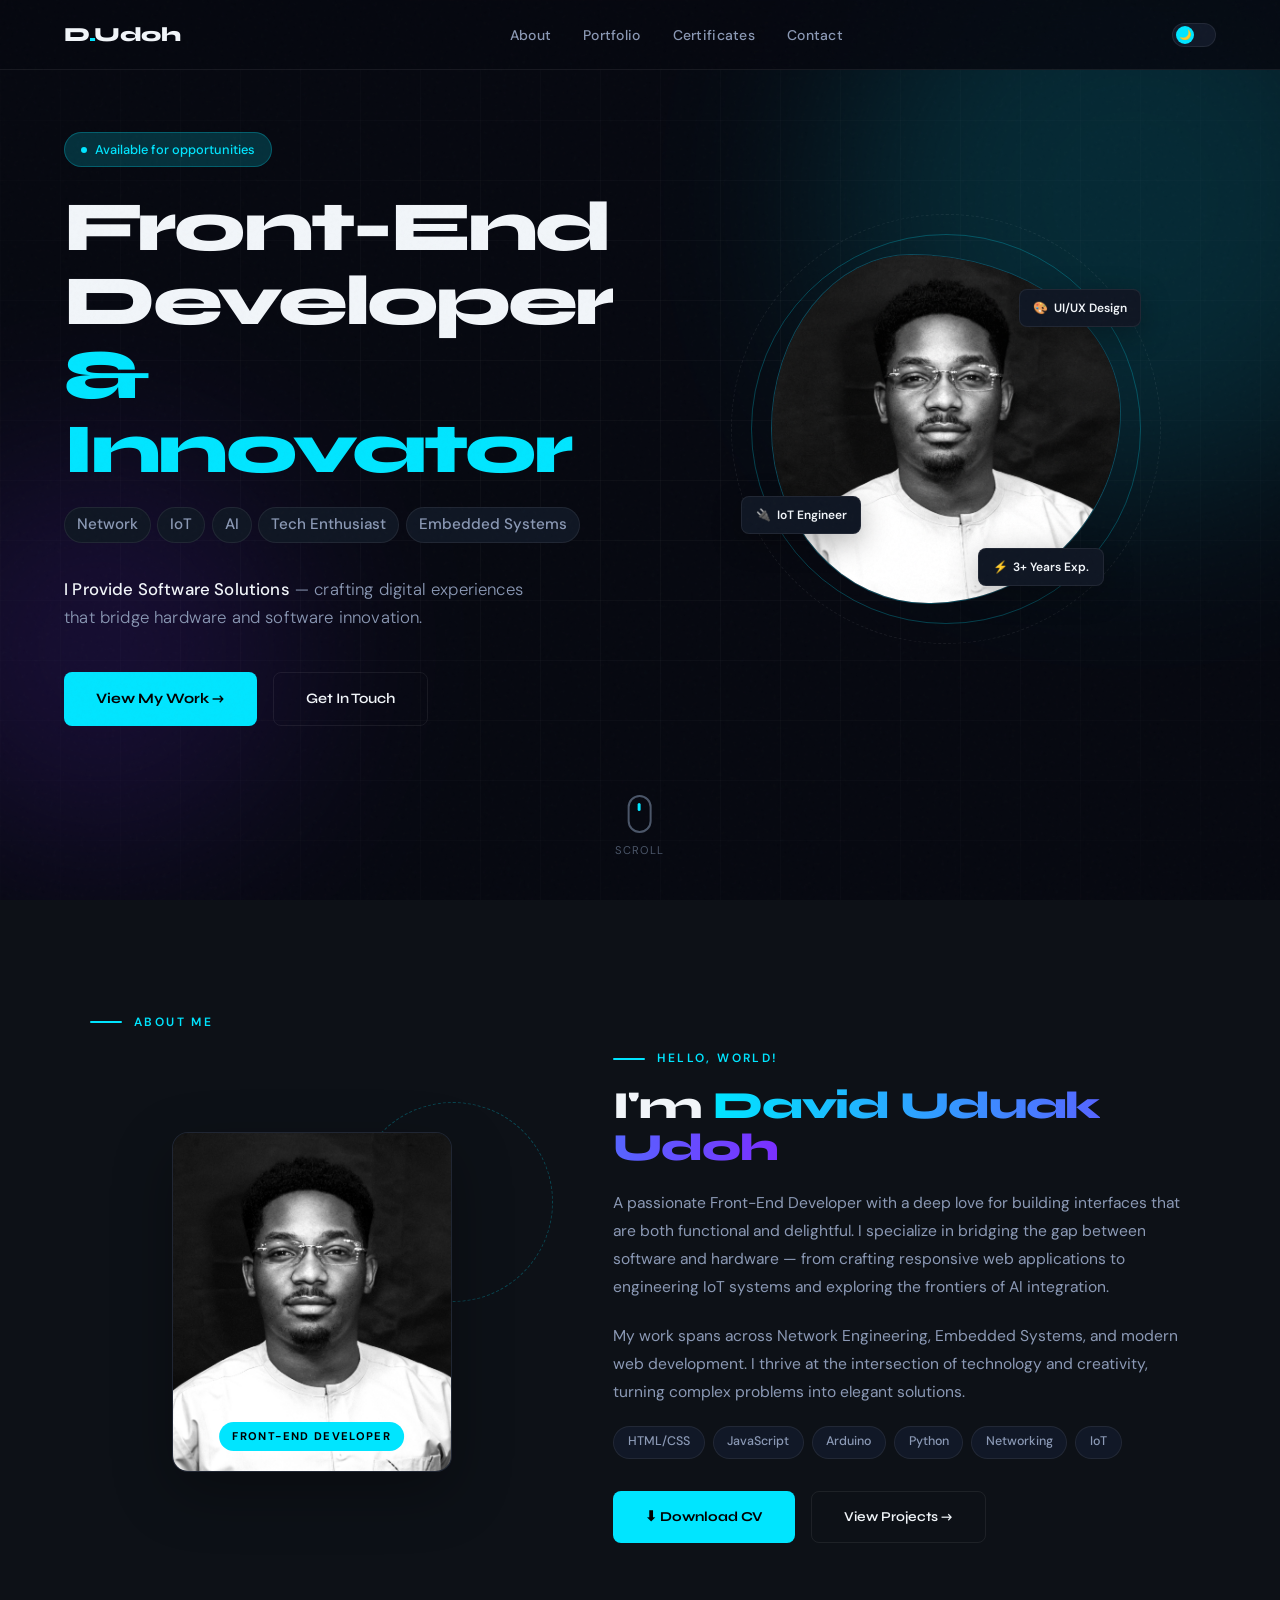
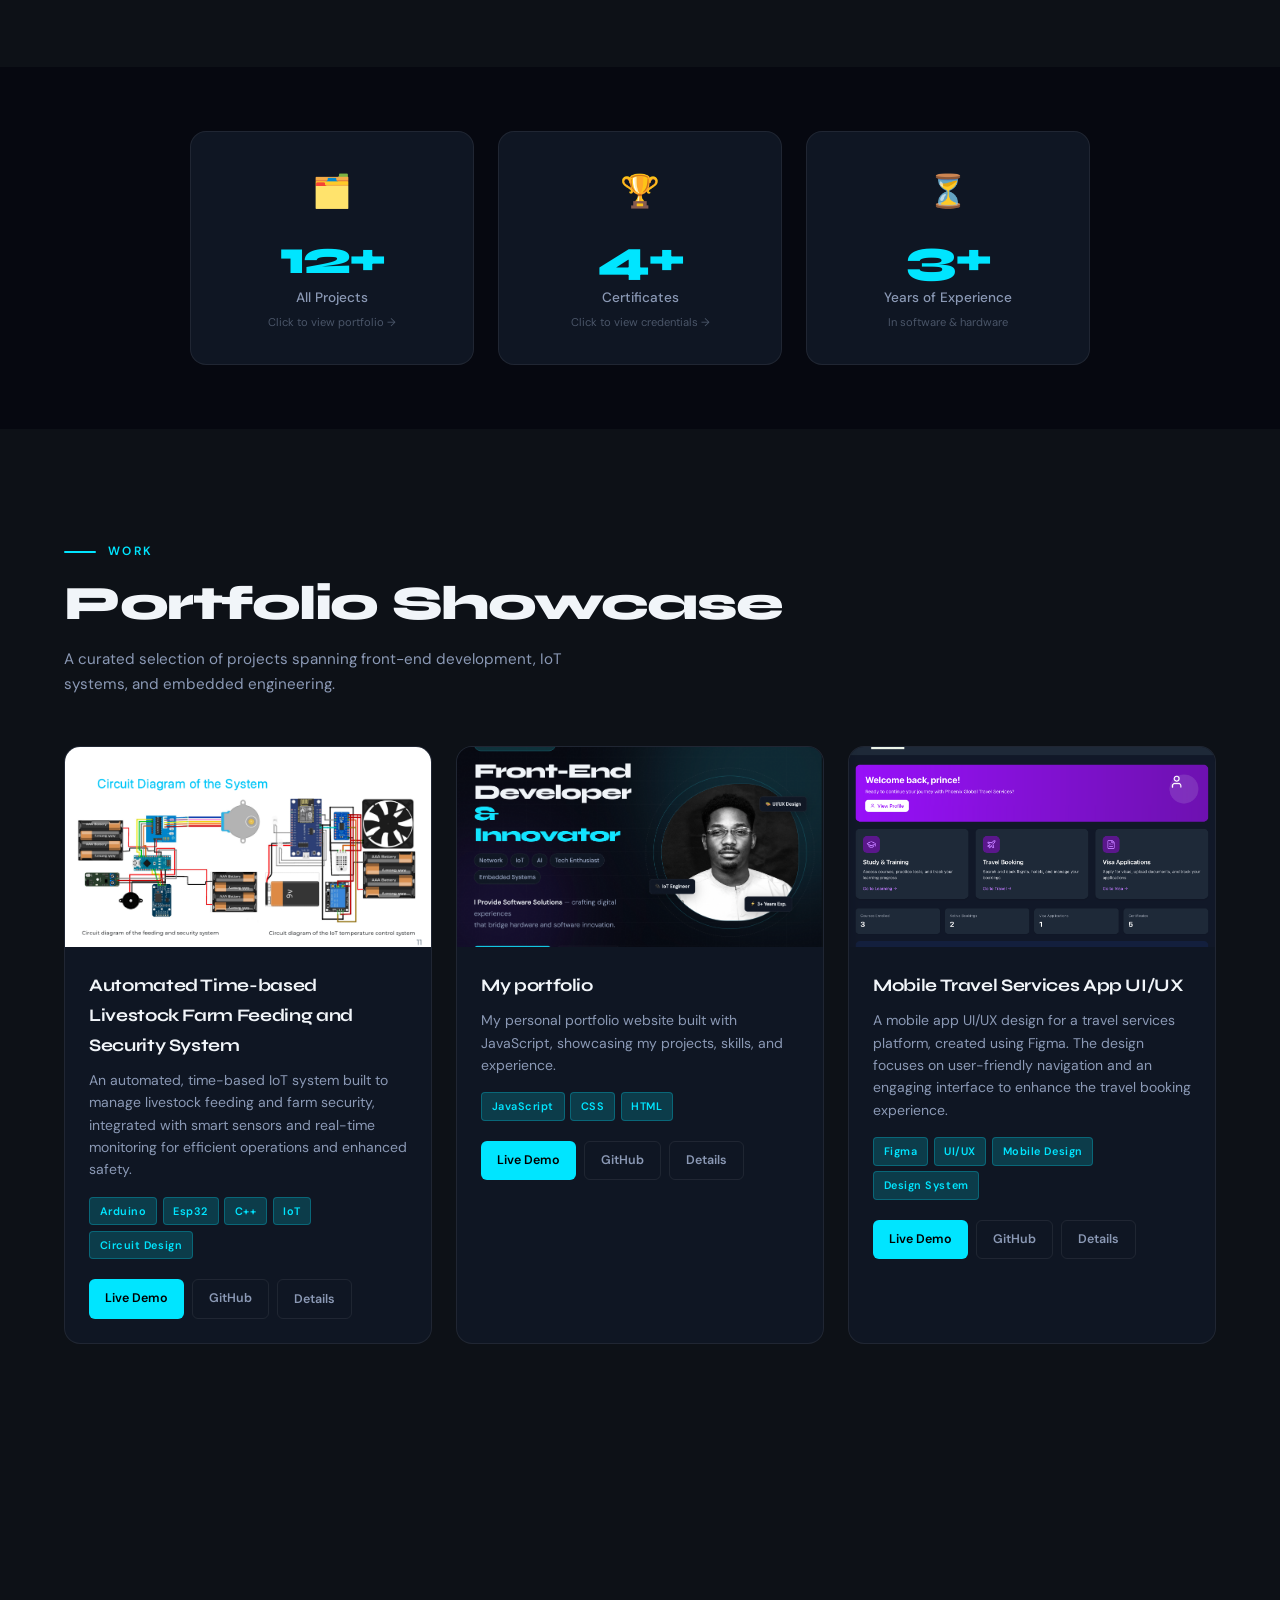
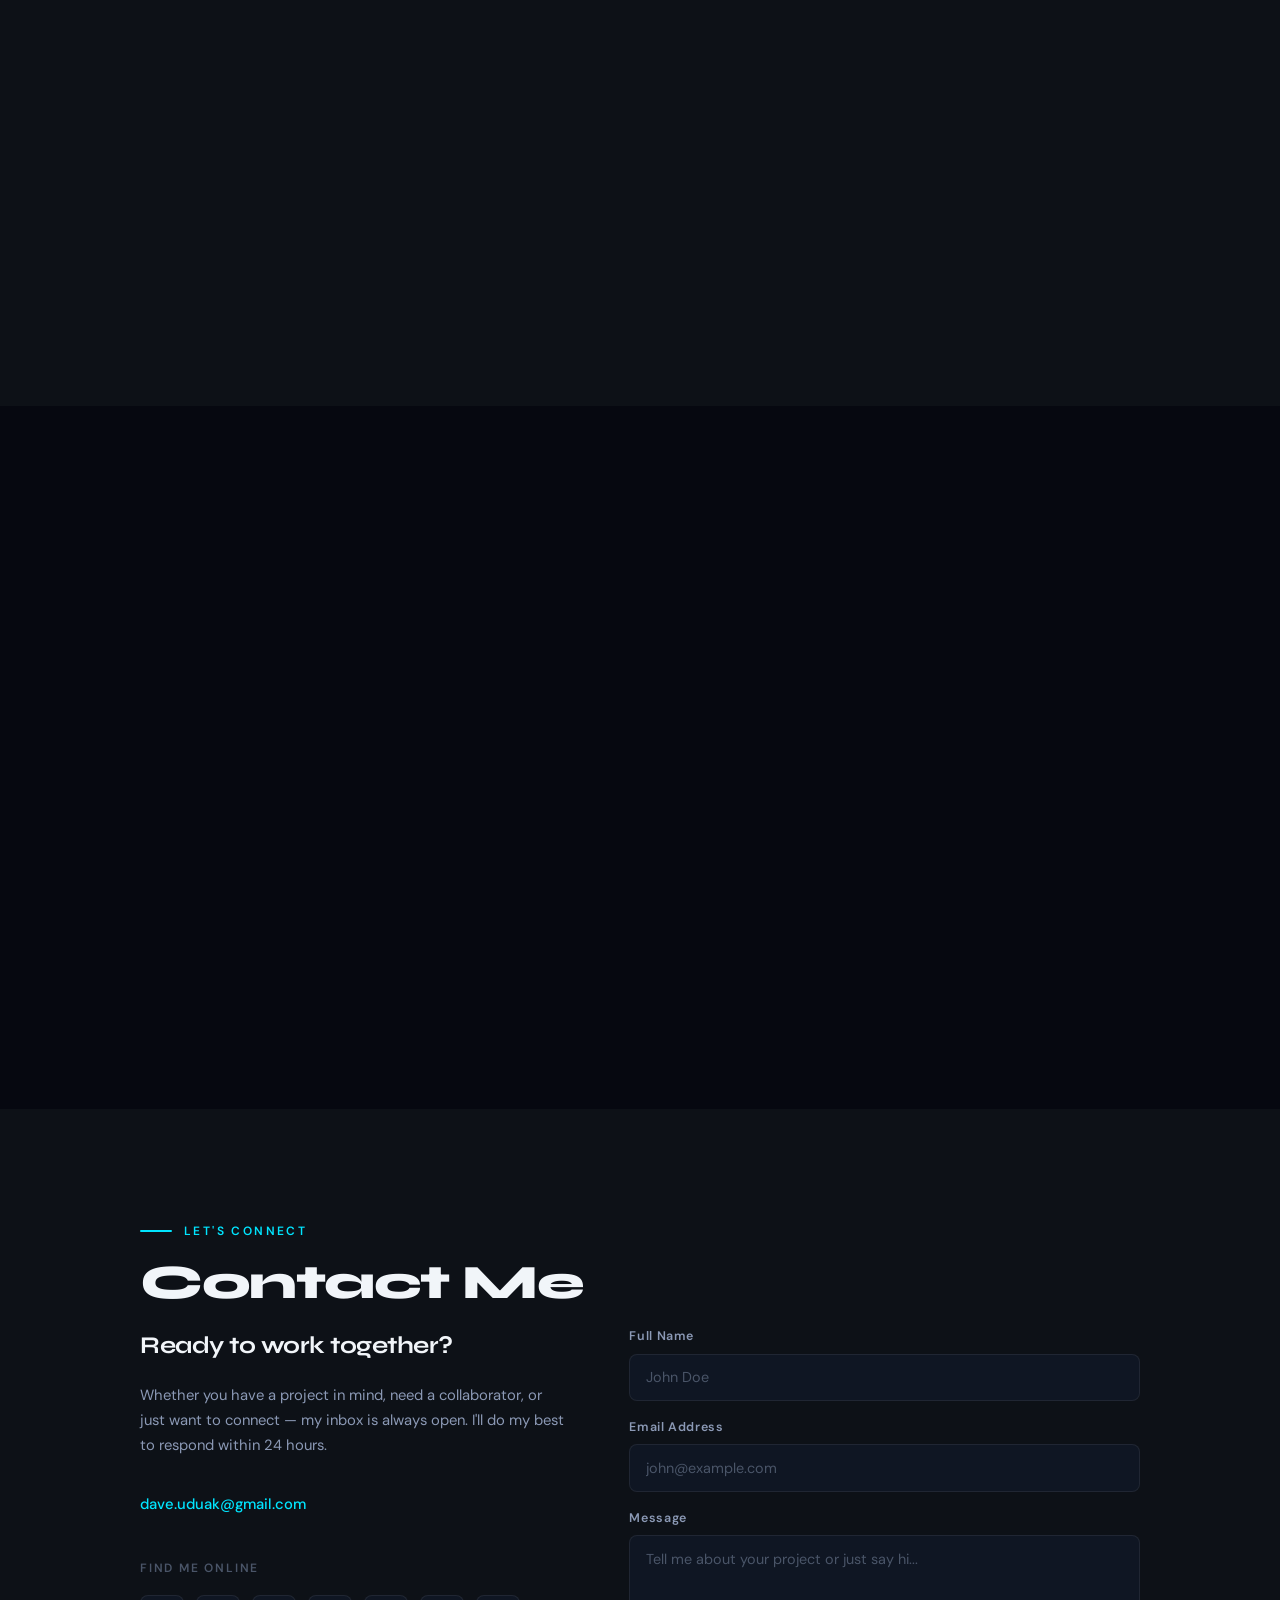
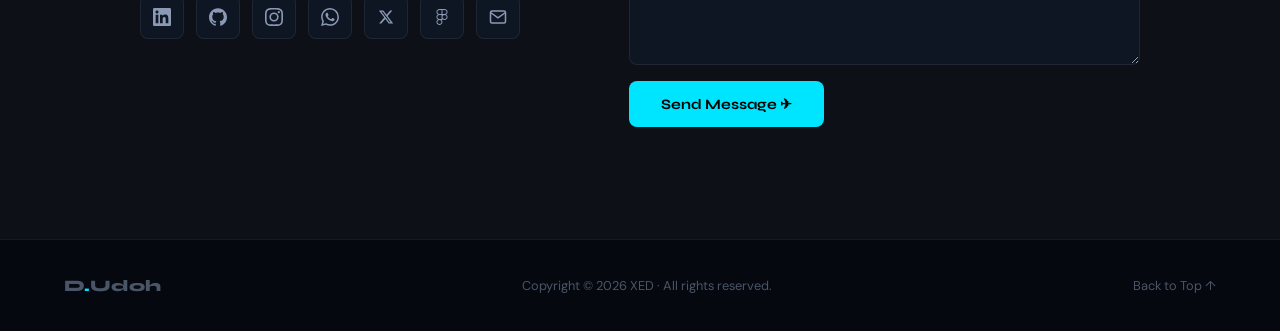
==== index.html @ ef5e5640 "Add files via upload" ====
<!DOCTYPE html>
<html lang="en" data-theme="dark">
<head>
  <meta charset="UTF-8">
  <meta name="viewport" content="width=device-width, initial-scale=1.0">
  <title>Udoh, David Uduak — Developer</title>

  <link rel="icon" type="image/svg+xml" href="data:image/svg+xml,<svg xmlns='http://www.w3.org/2000/svg' viewBox='0 0 64 64'><rect width='64' height='64' rx='14' fill='%23060810'/><text x='50%25' y='54%25' dominant-baseline='middle' text-anchor='middle' font-family='Syne,sans-serif' font-weight='700' font-size='42' fill='%2300E5FF'>D</text></svg>">

  <link rel="stylesheet" href="portfoliostyle.css">

  <link rel="preconnect" href="https://fonts.googleapis.com">
  <link rel="preconnect" href="https://fonts.gstatic.com" crossorigin>
  <link href="https://fonts.googleapis.com/css2?family=Syne:wght@400;600;700;800&family=DM+Sans:ital,opsz,wght@0,9..40,300;0,9..40,400;0,9..40,500;1,9..40,300&display=swap" rel="stylesheet">

</head>
<body>

  <nav id="navbar">
    <a href="#hero" class="nav-logo">D<span>.</span>Udoh</a>

    <ul class="nav-links">
      <li><a href="#about">About</a></li>
      <li><a href="#projects">Portfolio</a></li>
      <li><a href="#certificates">Certificates</a></li>
      <li><a href="#contact">Contact</a></li>
    </ul>

    <div class="nav-right">
      <button class="theme-toggle" id="themeToggle" aria-label="Toggle theme">
        <div class="theme-toggle-thumb" id="themeThumb">
          <span id="themeIcon">🌙</span>
        </div>
      </button>
      <button class="hamburger" id="hamburger" aria-label="Open menu">
        <span></span>
        <span></span>
        <span></span>
      </button>
    </div>
  </nav>

  <!-- Mobile Navigation -->
  <div class="mobile-nav" id="mobileNav">
    <a href="#about"        onclick="closeMobileNav()">About</a>
    <a href="#projects"     onclick="closeMobileNav()">Portfolio</a>
    <a href="#certificates" onclick="closeMobileNav()">Certificates</a>
    <a href="#contact"      onclick="closeMobileNav()">Contact</a>
  </div>



  <section id="hero">

    <!-- Background decorations -->
    <div class="hero-orb orb-1"></div>
    <div class="hero-orb orb-2"></div>
    <div class="hero-grid"></div>

    <div class="hero-inner">

      <!-- Left: Text Content -->
      <div class="hero-content">
        <div class="hero-badge">
          <div class="hero-badge-dot"></div>
          Available for opportunities
        </div>

        <h1 class="hero-title">
          <div class="hero-title-line"><span>Front-End</span></div>
          <div class="hero-title-line"><span>Developer</span></div>
          <div class="hero-title-line"><span>&amp; Innovator</span></div>
        </h1>

        <div class="hero-sub">
          <span class="sub-tag">Network</span>
          <span class="sub-tag">IoT</span>
          <span class="sub-tag">AI</span>
          <span class="sub-tag">Tech Enthusiast</span>
          <span class="sub-tag">Embedded Systems</span>
        </div>

        <p class="hero-tagline">
          <strong>I Provide Software Solutions</strong> — crafting digital experiences<br>
          that bridge hardware and software innovation.
        </p>

        <div class="hero-cta">
          <a href="#projects" class="btn-primary">View My Work →</a>
          <a href="#contact"  class="btn-outline">Get In Touch</a>
        </div>
      </div>

      <!-- Right: Avatar Visual -->
      <div class="hero-visual">
        <div class="hero-avatar-wrap">
          <div class="hero-ring"></div>
          <div class="hero-ring-2"></div>

          <div class="hero-avatar-frame" id="heroAvatarFrame">
                <img src="David_Pic.JPG" alt="David Uduak Udoh">
          
          </div>

          <div class="hero-float-badge badge-1"><span>🎨</span> UI/UX Design</div>
          <div class="hero-float-badge badge-2"><span>🔌</span> IoT Engineer</div>
          <div class="hero-float-badge badge-3"><span>⚡</span> 3+ Years Exp.</div>
        </div>
      </div>

    </div>

    <!-- Scroll Indicator -->
    <div class="scroll-indicator" onclick="document.getElementById('about').scrollIntoView({behavior:'smooth'})">
      <div class="scroll-mouse">
        <div class="scroll-wheel"></div>
      </div>
      <span>Scroll</span>
    </div>
  </section>


  <!-- ABOUT ME SECTION -->
  <section id="about">
    <div style="max-width:1100px; margin:0 auto;">

      <div class="section-label reveal">About Me</div>

      <div class="about-grid">

        <!-- Left: Photo Card -->
        <div class="about-photo-wrap reveal">
          <div class="about-deco-circle"></div>
          <div class="about-photo-card">
                <img src="David_Pic.JPG" alt="David Uduak Udoh">
            <!--
              Replace with actual photo:
            -->
            <div class="about-photo-placeholder">👨‍💻</div>
            <div class="about-photo-tag">Front-End Developer</div>
          </div>
        </div>

        <!-- Right: Bio Content -->
        <div class="about-content">
          <div class="section-label reveal">Hello, World!</div>

          <h2 class="about-name reveal">
            I'm <span class="about-name-highlight">David Uduak Udoh</span>
          </h2>

          <p class="about-bio reveal">
            A passionate Front-End Developer with a deep love for building interfaces that are both
            functional and delightful. I specialize in bridging the gap between software and hardware —
            from crafting responsive web applications to engineering IoT systems and exploring the
            frontiers of AI integration.
          </p>

          <p class="about-bio reveal">
            My work spans across Network Engineering, Embedded Systems, and modern web development.
            I thrive at the intersection of technology and creativity, turning complex problems into
            elegant solutions.
          </p>

          <div class="about-skills reveal">
           <!-- <span class="skill-chip">React.js</span> 
            <span class="skill-chip">TypeScript</span>
            <span class="skill-chip">Raspberry Pi</span> 
            <span class="skill-chip">Node.js</span>-->
            <span class="skill-chip">HTML/CSS</span>
            <span class="skill-chip">JavaScript</span>
            <span class="skill-chip">Arduino</span>
            <span class="skill-chip">Python</span>
            <span class="skill-chip">Networking</span>
            <span class="skill-chip">IoT</span>
          </div>

          <div class="about-cta reveal">
             <a href="DAVID_UDUAK_UDOH_Resume.pdf" target="_blank" download="DAVID_UDUAK_UDOH_Resume.pdf" class="btn-primary">⬇ Download CV</a>
            <a href="#projects" class="btn-outline">View Projects →</a>
          </div>

          <p style="font-size:0.72rem; color:var(--text-3); margin-top:0.75rem;" id="cv-status"></p>
        </div>

      </div>
    </div>
  </section>


  <!-- STATS / QUICK OVERVIEW -->
  <section id="stats">
    <div class="stats-grid">

      <div class="stat-card reveal reveal-delay-1"
           onclick="document.getElementById('projects').scrollIntoView({behavior:'smooth'})">
        <div class="stat-icon">🗂️</div>
        <div class="stat-count" data-target="12" data-suffix="+">0</div>
        <div class="stat-label">All Projects</div>
        <div class="stat-sublabel">Click to view portfolio →</div>
      </div>

      <div class="stat-card reveal reveal-delay-2"
           onclick="document.getElementById('certificates').scrollIntoView({behavior:'smooth'})">
        <div class="stat-icon">🏆</div>
        <div class="stat-count" data-target="4" data-suffix="+">0</div>
        <div class="stat-label">Certificates</div>
        <div class="stat-sublabel">Click to view credentials →</div>
      </div>

      <div class="stat-card reveal reveal-delay-3">
        <div class="stat-icon">⏳</div>
        <div class="stat-count" data-target="3" data-suffix="+">0</div>
        <div class="stat-label">Years of Experience</div>
        <div class="stat-sublabel">In software &amp; hardware</div>
      </div>

    </div>
  </section>


  <!-- PORTFOLIO SHOWCASE SECTION -->
  <section id="projects">
    <div style="max-width:1200px; margin:0 auto;">

      <div class="section-label reveal">Work</div>
      <h2 class="section-title reveal">Portfolio Showcase</h2>
      <p class="reveal" style="color:var(--text-2); font-size:0.95rem; max-width:550px; margin-bottom:3rem;">
        A curated selection of projects spanning front-end development, IoT systems, and embedded engineering.
      </p>

      <div class="projects-grid" id="projectsGrid">

        <!-- Project 1 -->
        <div class="project-card reveal">
          <div class="project-img">
            <img src="farmfeeder.png" alt="Livestock Farm Feeding System">
            <div class="project-overlay">
              <a href="#" class="btn-sm btn-sm-primary" target="_blank">↗ Demo</a>
              <a href="#" class="btn-sm btn-sm-ghost"   target="_blank">⌥ Code</a>
            </div>
          </div>
          <div class="project-body">
            <div class="project-title">Automated  Time-based Livestock Farm Feeding and Security System</div>
            <p class="project-desc">
              An automated, time-based IoT system built to manage livestock feeding and farm security, integrated with smart sensors and real-time monitoring for efficient operations and enhanced safety.
            </p>
            <div class="project-tags">
              <span class="project-tag">Arduino</span>
              <span class="project-tag">Esp32</span>
              <span class="project-tag">C++</span>
              <span class="project-tag">IoT</span>
              <span class="project-tag">Circuit Design</span>
            </div>
            <div class="project-actions">
              <a href="#" class="btn-sm btn-sm-primary" target="_blank">Live Demo</a>
              <a href="#" class="btn-sm btn-sm-ghost"   target="_blank">GitHub</a>
              <button class="btn-sm btn-sm-ghost">Details</button>
            </div>
          </div>
        </div>

        <!-- Project 2 -->
        <div class="project-card reveal reveal-delay-1">
          <div class="project-img" style="background:linear-gradient(135deg,#0d1b2a,#1a3a5c)">
            <img src="myportfolio.png" alt="My portfolio">
            <div class="project-overlay">
              <a href="#" class="btn-sm btn-sm-primary" target="_blank">↗ Demo</a>
              <a href="#" class="btn-sm btn-sm-ghost"   target="_blank">⌥ Code</a>
            </div>
          </div>
          <div class="project-body">
            <div class="project-title">My portfolio</div>
            <p class="project-desc">
              My personal portfolio website built with JavaScript, showcasing my projects, skills, and experience.
            </p>
            <div class="project-tags">
              <span class="project-tag">JavaScript</span> 
              <span class="project-tag">CSS</span>
              <span class="project-tag">HTML</span>
            <!--<span class="project-tag">D3.js</span>-->
            </div>
            <div class="project-actions">
              <a href="#" class="btn-sm btn-sm-primary" target="_blank">Live Demo</a>
              <a href="https://github.com/XavierEDe/Portfolio.git" class="btn-sm btn-sm-ghost"   target="_blank">GitHub</a>
              <button class="btn-sm btn-sm-ghost" onclick="window.open('https://portfolio-roan-three-35.vercel.app/', '_blank')">Details</button>
            </div>
          </div>
        </div>

        <!-- Project 3 -->
        <div class="project-card reveal reveal-delay-2">
          <div class="project-img" style="background:linear-gradient(135deg,#1a0a2e,#2d1060)">
            <img src="phoenixapp1.png" alt="Phoenix Travel App">
            <div class="project-overlay">
              <a href="#" class="btn-sm btn-sm-primary" target="_blank">↗ Demo</a>
              <a href="#" class="btn-sm btn-sm-ghost"   target="_blank">⌥ Code</a>
            </div>
          </div>
          <div class="project-body">
            <div class="project-title">Mobile Travel Services App UI/UX</div>
            <p class="project-desc">
              A mobile app UI/UX design for a travel services platform, created using Figma. The design focuses on user-friendly navigation and an engaging interface to enhance the travel booking experience.
            </p>
            <div class="project-tags">
              <span class="project-tag">Figma</span>
              <span class="project-tag">UI/UX</span>
              <span class="project-tag">Mobile Design</span>
              <span class="project-tag">Design System</span>
            </div>
            <div class="project-actions">
              <a href="#" class="btn-sm btn-sm-primary" target="_blank">Live Demo</a>
              <a href="#" class="btn-sm btn-sm-ghost"   target="_blank">GitHub</a>
              <button class="btn-sm btn-sm-ghost">Details</button>
            </div>
          </div>
        </div>

        <!-- Project 4 -->
        <div class="project-card reveal reveal-delay-3">
          <div class="project-img" style="background:linear-gradient(135deg,#0a1a0f,#0d3320)">
            <img src="agrochain.png" alt="AgroChain">
            <div class="project-overlay">
              <a href="#" class="btn-sm btn-sm-primary" target="_blank">↗ Demo</a>
              <a href="#" class="btn-sm btn-sm-ghost"   target="_blank">⌥ Code</a>
            </div>
          </div>
          <div class="project-body">
            <div class="project-title">AgroChain</div>
            <p class="project-desc">
              A blockchain-based supply chain management system for agriculture, designed to enhance transparency and traceability from farm to table. The project includes a Figma prototype of the user interface for tracking produce and verifying authenticity.
            </p>
            <div class="project-tags">
              <span class="project-tag">Figma</span>
              <span class="project-tag">Blockchain</span>
              <span class="project-tag">Sui</span>
            </div>
            <div class="project-actions">
              <a href="#" class="btn-sm btn-sm-primary" target="_blank">Live Demo</a>
              <a href="#" class="btn-sm btn-sm-ghost"   target="_blank">GitHub</a>
              <button class="btn-sm btn-sm-ghost">Details</button>
            </div>
          </div>
        </div>

        <!-- Project 5 
        <div class="project-card reveal reveal-delay-1">
          <div class="project-img" style="background:linear-gradient(135deg,#1a100a,#3a2010)">
            <div class="project-img-placeholder">🛒</div>
            <div class="project-overlay">
              <a href="#" class="btn-sm btn-sm-primary" target="_blank">↗ Demo</a>
              <a href="#" class="btn-sm btn-sm-ghost"   target="_blank">⌥ Code</a>
            </div>
          </div>
          <div class="project-body">
            <div class="project-title">E-Commerce Platform</div>
            <p class="project-desc">
              A fully-featured e-commerce web app with product listings, cart, payments via Paystack,
              and admin dashboard with analytics.
            </p>
            <div class="project-tags">
              <span class="project-tag">Next.js</span>
              <span class="project-tag">TypeScript</span>
              <span class="project-tag">Tailwind</span>
              <span class="project-tag">Paystack</span>
            </div>
            <div class="project-actions">
              <a href="#" class="btn-sm btn-sm-primary" target="_blank">Live Demo</a>
              <a href="#" class="btn-sm btn-sm-ghost"   target="_blank">GitHub</a>
              <button class="btn-sm btn-sm-ghost">Details</button>
            </div>
          </div>
        </div> -->

        <!-- Project 6 
        <div class="project-card reveal reveal-delay-2">
          <div class="project-img" style="background:linear-gradient(135deg,#0a1520,#102840)">
            <div class="project-img-placeholder">🔐</div>
            <div class="project-overlay">
              <a href="#" class="btn-sm btn-sm-primary" target="_blank">↗ Demo</a>
              <a href="#" class="btn-sm btn-sm-ghost"   target="_blank">⌥ Code</a>
            </div>
          </div>
          <div class="project-body">
            <div class="project-title">RFID Access Control System</div>
            <p class="project-desc">
              Embedded access control system using RFID readers, Arduino microcontrollers, and
              a web dashboard for management and logging.
            </p>
            <div class="project-tags">
              <span class="project-tag">Arduino</span>
              <span class="project-tag">RFID</span>
              <span class="project-tag">React</span>
              <span class="project-tag">Firebase</span>
            </div>
            <div class="project-actions">
              <a href="#" class="btn-sm btn-sm-primary" target="_blank">Live Demo</a>
              <a href="#" class="btn-sm btn-sm-ghost"   target="_blank">GitHub</a>
              <button class="btn-sm btn-sm-ghost">Details</button>
            </div>
          </div>
        </div> -->

      </div>
    </div>
  </section>


  <!-- CERTIFICATES SECTION -->
  <section id="certificates">
    <div style="max-width:1100px; margin:0 auto;">

      <div class="section-label reveal">Credentials</div>
      <h2 class="section-title reveal">Certificates</h2>
      <p class="reveal" style="color:var(--text-2); font-size:0.95rem; max-width:550px; margin-bottom:3rem;">
        Professional certifications that validate my expertise across multiple technology domains.
      </p>

      <div class="certs-grid">

        <!-- Certificate 1 -->
        <div class="cert-card reveal"> 
          <div class="cert-badge" style="background:linear-gradient(135deg,#0a2040,#003380)">
            <div class="cert-badge-ribbon">CISCO</div>
            <img src="cisco.png" alt="Cisco Badge" class="cert-badge-img">
          </div>
          <div class="cert-info">
            <div class="cert-title">CyberOps Associate</div>
            <div class="cert-org">Cisco Networking Academy</div>
            <div class="cert-year">2024</div>
          </div>
        </div>

        <!-- Certificate 2 
        <div class="cert-card reveal reveal-delay-1">
          <div class="cert-badge" style="background:linear-gradient(135deg,#2d0a3a,#5a0f7a)">
            <span>☁️</span>
            <div class="cert-badge-ribbon">AWS</div>
          </div>
          <div class="cert-info">
            <div class="cert-title">AWS Cloud Practitioner</div>
            <div class="cert-org">Amazon Web Services</div>
            <div class="cert-year">2023</div>
          </div>
        </div> -->

        <!-- Certificate 2 -->
        <div class="cert-card reveal reveal-delay-2">
          <div class="cert-badge" style="background:linear-gradient(135deg,#1a0a00,#3a2000)">
            <img src="virtual-assistant-certificate.jpeg" alt="Alx Africa" class="cert-badge-img">
            <div class="cert-badge-ribbon">Alx </div>
          </div>
          <div class="cert-info">
            <div class="cert-title">Alx Virtual Assistant</div>
            <div class="cert-org">Alx Africa</div>
            <div class="cert-year">2025</div>
          </div>
        </div>

        <!-- Certificate 4
        <div class="cert-card reveal reveal-delay-3">
          <div class="cert-badge" style="background:linear-gradient(135deg,#0a1a00,#1a3a00)">
            <span>💻</span>
            <div class="cert-badge-ribbon">FREECODECAMP</div>
          </div>
          <div class="cert-info">
            <div class="cert-title">Responsive Web Design</div>
            <div class="cert-org">freeCodeCamp</div>
            <div class="cert-year">2022</div>
          </div>
        </div> -->

        <!-- Certificate 5 
        <div class="cert-card reveal reveal-delay-1">
          <div class="cert-badge" style="background:linear-gradient(135deg,#001a1a,#003a3a)">
            <span>🔌</span>
            <div class="cert-badge-ribbon">COURSERA</div>
          </div>
          <div class="cert-info">
            <div class="cert-title">IoT and Embedded Systems</div>
            <div class="cert-org">University of California (Coursera)</div>
            <div class="cert-year">2023</div>
          </div>
        </div> -->

        <!-- Certificate 6
        <div class="cert-card reveal reveal-delay-2">
          <div class="cert-badge" style="background:linear-gradient(135deg,#1a001a,#3a003a)">
            <span>⚛️</span>
            <div class="cert-badge-ribbon">META</div>
          </div>
          <div class="cert-info">
            <div class="cert-title">React Front-End Developer</div>
            <div class="cert-org">Meta (Coursera)</div>
            <div class="cert-year">2024</div>
          </div>
        </div> -->

      </div>
    </div>
  </section>


  <!-- CONTACT ME -->
  <section id="contact">
    <div style="max-width:1000px; margin:0 auto;">

      <div class="section-label reveal">Let's Connect</div>
      <h2 class="section-title reveal">Contact Me</h2>

      <div class="contact-wrap">

        <!-- Left: Info + Social Links -->
        <div class="reveal">
          <h3 class="contact-info-title">Ready to work together?</h3>
          <p class="contact-desc">
            Whether you have a project in mind, need a collaborator, or just want to connect —
            my inbox is always open. I'll do my best to respond within 24 hours.
          </p>

          <a href="mailto:davidudoh@email.com" class="contact-email-link">
            dave.uduak@gmail.com
          </a>

          <div class="social-title">Find me online</div>
          <div class="social-icons">

            <!-- LinkedIn -->
            <a href="https://linkedin.com/in/david-uduak01" target="_blank" class="social-icon" title="LinkedIn">
              <svg width="18" height="18" viewBox="0 0 24 24" fill="currentColor">
                <path d="M20.447 20.452h-3.554v-5.569c0-1.328-.027-3.037-1.852-3.037-1.853 0-2.136 1.445-2.136 2.939v5.667H9.351V9h3.414v1.561h.046c.477-.9 1.637-1.85 3.37-1.85 3.601 0 4.267 2.37 4.267 5.455v6.286zM5.337 7.433c-1.144 0-2.063-.926-2.063-2.065 0-1.138.92-2.063 2.063-2.063 1.14 0 2.064.925 2.064 2.063 0 1.139-.925 2.065-2.064 2.065zm1.782 13.019H3.555V9h3.564v11.452zM22.225 0H1.771C.792 0 0 .774 0 1.729v20.542C0 23.227.792 24 1.771 24h20.451C23.2 24 24 23.227 24 22.271V1.729C24 .774 23.2 0 22.222 0h.003z"/>
              </svg>
            </a>

            <!-- GitHub -->
            <a href="https://github.com/daviduduak" target="_blank" class="social-icon" title="GitHub">
              <svg width="18" height="18" viewBox="0 0 24 24" fill="currentColor">
                <path d="M12 .297c-6.63 0-12 5.373-12 12 0 5.303 3.438 9.8 8.205 11.385.6.113.82-.258.82-.577 0-.285-.01-1.04-.015-2.04-3.338.724-4.042-1.61-4.042-1.61C4.422 18.07 3.633 17.7 3.633 17.7c-1.087-.744.084-.729.084-.729 1.205.084 1.838 1.236 1.838 1.236 1.07 1.835 2.809 1.305 3.495.998.108-.776.417-1.305.76-1.605-2.665-.3-5.466-1.332-5.466-5.93 0-1.31.465-2.38 1.235-3.22-.135-.303-.54-1.523.105-3.176 0 0 1.005-.322 3.3 1.23.96-.267 1.98-.399 3-.405 1.02.006 2.04.138 3 .405 2.28-1.552 3.285-1.23 3.285-1.23.645 1.653.24 2.873.12 3.176.765.84 1.23 1.91 1.23 3.22 0 4.61-2.805 5.625-5.475 5.92.42.36.81 1.096.81 2.22 0 1.606-.015 2.896-.015 3.286 0 .315.21.69.825.57C20.565 22.092 24 17.592 24 12.297c0-6.627-5.373-12-12-12"/>
              </svg>
            </a>

            <!-- Instagram -->
            <a href="https://instagram.com/xavier.ed_" target="_blank" class="social-icon" title="Instagram">
              <svg width="18" height="18" viewBox="0 0 24 24" fill="currentColor">
                <path d="M12 2.163c3.204 0 3.584.012 4.85.07 3.252.148 4.771 1.691 4.919 4.919.058 1.265.069 1.645.069 4.849 0 3.205-.012 3.584-.069 4.849-.149 3.225-1.664 4.771-4.919 4.919-1.266.058-1.644.07-4.85.07-3.204 0-3.584-.012-4.849-.07-3.26-.149-4.771-1.699-4.919-4.92-.058-1.265-.07-1.644-.07-4.849 0-3.204.013-3.583.07-4.849.149-3.227 1.664-4.771 4.919-4.919 1.266-.057 1.645-.069 4.849-.069zM12 0C8.741 0 8.333.014 7.053.072 2.695.272.273 2.69.073 7.052.014 8.333 0 8.741 0 12c0 3.259.014 3.668.072 4.948.2 4.358 2.618 6.78 6.98 6.98C8.333 23.986 8.741 24 12 24c3.259 0 3.668-.014 4.948-.072 4.354-.2 6.782-2.618 6.979-6.98.059-1.28.073-1.689.073-4.948 0-3.259-.014-3.667-.072-4.947-.196-4.354-2.617-6.78-6.979-6.98C15.668.014 15.259 0 12 0zm0 5.838a6.162 6.162 0 100 12.324 6.162 6.162 0 000-12.324zM12 16a4 4 0 110-8 4 4 0 010 8zm6.406-11.845a1.44 1.44 0 100 2.881 1.44 1.44 0 000-2.881z"/>
              </svg>
            </a>

            <!-- WhatsApp -->
            <a href="https://wa.me/2348074657635" target="_blank" class="social-icon" title="WhatsApp">
              <svg width="18" height="18" viewBox="0 0 24 24" fill="currentColor">
                <path d="M17.472 14.382c-.297-.149-1.758-.867-2.03-.967-.273-.099-.471-.148-.67.15-.197.297-.767.966-.94 1.164-.173.199-.347.223-.644.075-.297-.15-1.255-.463-2.39-1.475-.883-.788-1.48-1.761-1.653-2.059-.173-.297-.018-.458.13-.606.134-.133.298-.347.446-.52.149-.174.198-.298.298-.497.099-.198.05-.371-.025-.52-.075-.149-.669-1.612-.916-2.207-.242-.579-.487-.5-.669-.51-.173-.008-.371-.01-.57-.01-.198 0-.52.074-.792.372-.272.297-1.04 1.016-1.04 2.479 0 1.462 1.065 2.875 1.213 3.074.149.198 2.096 3.2 5.077 4.487.709.306 1.262.489 1.694.625.712.227 1.36.195 1.871.118.571-.085 1.758-.719 2.006-1.413.248-.694.248-1.289.173-1.413-.074-.124-.272-.198-.57-.347m-5.421 7.403h-.004a9.87 9.87 0 01-5.031-1.378l-.361-.214-3.741.982.998-3.648-.235-.374a9.86 9.86 0 01-1.51-5.26c.001-5.45 4.436-9.884 9.888-9.884 2.64 0 5.122 1.03 6.988 2.898a9.825 9.825 0 012.893 6.994c-.003 5.45-4.437 9.884-9.885 9.884m8.413-18.297A11.815 11.815 0 0012.05 0C5.495 0 .16 5.335.157 11.892c0 2.096.547 4.142 1.588 5.945L.057 24l6.305-1.654a11.882 11.882 0 005.683 1.448h.005c6.554 0 11.89-5.335 11.893-11.893a11.821 11.821 0 00-3.48-8.413z"/>
              </svg>
            </a>

            <!-- Twitter / X -->
            <a href="https://twitter.com/XavierED_1" target="_blank" class="social-icon" title="Twitter (X)">
              <svg width="16" height="16" viewBox="0 0 24 24" fill="currentColor">
                <path d="M18.244 2.25h3.308l-7.227 8.26 8.502 11.24H16.17l-5.214-6.817L4.99 21.75H1.68l7.73-8.835L1.254 2.25H8.08l4.713 6.231zm-1.161 17.52h1.833L7.084 4.126H5.117z"/>
              </svg>
            </a>

            <!-- Figma -->
            <a href="https://figma.com/@xaviered" target="_blank" class="social-icon" title="Figma">
              <svg width="16" height="16" viewBox="0 0 24 24" fill="currentColor">
                <path d="M15.852 8.981h-4.588V0h4.588c2.476 0 4.49 2.014 4.49 4.49s-2.014 4.491-4.49 4.491zM12.735 7.51h3.117c1.665 0 3.019-1.355 3.019-3.019s-1.355-3.019-3.019-3.019h-3.117V7.51zm0 1.471H8.148c-2.476 0-4.49-2.014-4.49-4.49S5.672 0 8.148 0h4.588v8.981zm-4.587-7.51c-1.665 0-3.019 1.355-3.019 3.019s1.354 3.02 3.019 3.02h3.117V1.471H8.148zm4.587 15.019H8.148c-2.476 0-4.49-2.014-4.49-4.49s2.014-4.49 4.49-4.49h4.588v8.98zM8.148 8.981c-1.665 0-3.019 1.355-3.019 3.019s1.355 3.019 3.019 3.019h3.117V8.981H8.148zM8.172 24c-2.489 0-4.515-2.014-4.515-4.49s2.026-4.49 4.515-4.49c2.49 0 4.515 2.014 4.515 4.49S10.661 24 8.172 24zm0-7.509c-1.665 0-3.019 1.355-3.019 3.019s1.355 3.019 3.019 3.019 3.019-1.355 3.019-3.019-1.354-3.019-3.019-3.019zm7.703 0h-.098c-2.476 0-4.49-2.014-4.49-4.49s2.014-4.49 4.49-4.49h.098c2.476 0 4.49 2.014 4.49 4.49s-2.014 4.49-4.49 4.49zm-.097-7.509c-1.665 0-3.019 1.355-3.019 3.019s1.355 3.019 3.019 3.019h.098c1.665 0 3.019-1.355 3.019-3.019s-1.355-3.019-3.019-3.019h-.098z"/>
              </svg>
            </a>

            <!-- Email -->
            <a href="mailto:dave.uduak@gmail.com" class="social-icon" title="Email">
              <svg width="18" height="18" viewBox="0 0 24 24" fill="none" stroke="currentColor" stroke-width="2">
                <path d="M4 4h16c1.1 0 2 .9 2 2v12c0 1.1-.9 2-2 2H4c-1.1 0-2-.9-2-2V6c0-1.1.9-2 2-2z"/>
                <polyline points="22,6 12,13 2,6"/>
              </svg>
            </a>

          </div>
        </div>

        <!-- Right: Contact Form -->
        <div class="reveal reveal-delay-2">
          <form class="contact-form" id="contactForm" onsubmit="handleFormSubmit(event)">

            <div class="form-group">
              <label class="form-label" for="formName">Full Name</label>
              <input type="text" id="formName" class="form-input" placeholder="John Doe" required>
            </div>

            <div class="form-group">
              <label class="form-label" for="formEmail">Email Address</label>
              <input type="email" id="formEmail" class="form-input" placeholder="john@example.com" required>
            </div>

            <div class="form-group">
              <label class="form-label" for="formMessage">Message</label>
              <textarea id="formMessage" class="form-input" placeholder="Tell me about your project or just say hi..." required></textarea>
            </div>

            <div class="form-success" id="formSuccess">
              ✓ Message sent! I'll get back to you shortly.
            </div>

            <button type="submit" class="form-btn">Send Message ✈</button>

          </form>
        </div>

      </div>
    </div>
  </section>

  <footer>
    <div class="footer-logo">D<span>.</span>Udoh</div>
    <div>Copyright © 2026 XED &middot;  All rights reserved. </div>
    <div>
      <a href="#hero" class="footer-back">Back to Top ↑</a>
    </div>
  </footer>

  <script src="script.js"></script>
</body>
</html>
---- portfoliostyle.css ----
:root {
  --accent: #00E5FF;
  --accent-2: #7B2FFF;
  --accent-glow: rgba(0,229,255,0.18);
  --font-display: 'Syne', sans-serif;
  --font-body: 'DM Sans', sans-serif;
  --transition: 0.35s cubic-bezier(0.4,0,0.2,1);
  --radius: 16px;
  --radius-sm: 8px;
}

[data-theme="dark"] {
  --bg: #060810;
  --bg-2: #0D1117;
  --bg-3: #111827;
  --bg-card: #0f1623;
  --border: rgba(255,255,255,0.07);
  --border-accent: rgba(0,229,255,0.25);
  --text: #F1F5F9;
  --text-2: #8B99B5;
  --text-3: #4A5568;
  --nav-bg: rgba(6,8,16,0.85);
}

[data-theme="light"] {
  --bg: #F8FAFF;
  --bg-2: #EEF2FF;
  --bg-3: #E2E8FF;
  --bg-card: #FFFFFF;
  --border: rgba(0,0,0,0.08);
  --border-accent: rgba(0,150,200,0.3);
  --text: #0A0F1E;
  --text-2: #4A5568;
  --text-3: #9AA5B4;
  --nav-bg: rgba(248,250,255,0.88);
  --accent: #006EDF;
  --accent-2: #6B21E8;
  --accent-glow: rgba(0,110,223,0.12);
}

/* RESET & BASE */
*, *::before, *::after {
  box-sizing: border-box;
  margin: 0;
  padding: 0;
}

html {
  scroll-behavior: smooth;
  font-size: 16px;
}

body {
  font-family: var(--font-body);
  background: var(--bg);
  color: var(--text);
  line-height: 1.7;
  transition: background var(--transition), color var(--transition);
  overflow-x: hidden;
}

a {
  text-decoration: none;
  color: inherit;
}

img {
  max-width: 100%;
  display: block;
}

ul {
  list-style: none;
}

/* NOISE TEXTURE OVERLAY */
body::before {
  content: '';
  position: fixed;
  inset: 0;
  background-image: url("data:image/svg+xml,%3Csvg viewBox='0 0 256 256' xmlns='http://www.w3.org/2000/svg'%3E%3Cfilter id='noise'%3E%3CfeTurbulence type='fractalNoise' baseFrequency='0.9' numOctaves='4' stitchTiles='stitch'/%3E%3C/filter%3E%3Crect width='100%25' height='100%25' filter='url(%23noise)' opacity='0.04'/%3E%3C/svg%3E");
  pointer-events: none;
  z-index: 1000;
  opacity: 0.5;
}

/* SCROLLBAR */
::-webkit-scrollbar { width: 5px; }
::-webkit-scrollbar-track { background: var(--bg-2); }
::-webkit-scrollbar-thumb { background: var(--accent); border-radius: 10px; }

/* NAVBAR */
nav {
  position: fixed;
  top: 0; left: 0; right: 0;
  z-index: 900;
  padding: 0 5%;
  height: 70px;
  display: flex;
  align-items: center;
  justify-content: space-between;
  background: var(--nav-bg);
  backdrop-filter: blur(20px);
  -webkit-backdrop-filter: blur(20px);
  border-bottom: 1px solid var(--border);
  transition: background var(--transition), box-shadow var(--transition);
}

nav.scrolled {
  box-shadow: 0 4px 30px rgba(0,0,0,0.2);
}

.nav-logo {
  font-family: var(--font-display);
  font-weight: 800;
  font-size: 1.25rem;
  letter-spacing: -0.02em; 
}

.nav-logo span { color: var(--accent); }

.nav-links {
  display: flex;
  gap: 2rem;
  align-items: center;
}

.nav-links a {
  font-size: 0.875rem;
  font-weight: 500;
  letter-spacing: 0.02em;
  color: var(--text-2);
  position: relative;
  transition: color var(--transition);
}

.nav-links a::after {
  content: '';
  position: absolute;
  bottom: -4px; left: 0;
  width: 0; height: 2px;
  background: var(--accent);
  border-radius: 2px;
  transition: width var(--transition);
}

.nav-links a:hover { color: var(--accent); }
.nav-links a:hover::after { width: 100%; }

.nav-right {
  display: flex;
  align-items: center;
  gap: 1rem;
}

/* THEME TOGGLE */
.theme-toggle {
  width: 44px; height: 24px;
  background: var(--bg-3);
  border: 1px solid var(--border);
  border-radius: 50px;
  cursor: pointer;
  position: relative;
  transition: background var(--transition);
  display: flex;
  align-items: center;
  padding: 3px;
}

.theme-toggle-thumb {
  width: 18px; height: 18px;
  background: var(--accent);
  border-radius: 50%;
  transition: transform var(--transition);
  display: flex;
  align-items: center;
  justify-content: center;
  font-size: 10px;
}

[data-theme="light"] .theme-toggle-thumb {
  transform: translateX(20px);
}

/* HAMBURGER */
.hamburger {
  display: none;
  flex-direction: column;
  gap: 5px;
  cursor: pointer;
  padding: 5px;
  background: none;
  border: none;
}

.hamburger span {
  display: block;
  width: 24px; height: 2px;
  background: var(--text);
  border-radius: 2px;
  transition: transform var(--transition), opacity var(--transition);
}

/* MOBILE NAV */
.mobile-nav {
  display: none;
  position: fixed;
  top: 70px; left: 0; right: 0;
  background: var(--nav-bg);
  backdrop-filter: blur(20px);
  border-bottom: 1px solid var(--border);
  padding: 1.5rem 5%;
  flex-direction: column;
  gap: 1.25rem;
  z-index: 899;
  transform: translateY(-110%);
  transition: transform var(--transition);
}

.mobile-nav.open {
  transform: translateY(0);
  display: flex;
}

.mobile-nav a {
  font-size: 1rem;
  font-weight: 500;
  color: var(--text-2);
}

.mobile-nav a:hover { color: var(--accent); }

/* SECTIONS */
section { padding: 7rem 5%; }

.section-label {
  font-size: 0.75rem;
  font-weight: 600;
  letter-spacing: 0.2em;
  text-transform: uppercase;
  color: var(--accent);
  display: flex;
  align-items: center;
  gap: 0.75rem;
  margin-bottom: 1rem;
}

.section-label::before {
  content: '';
  display: block;
  width: 2rem; height: 2px;
  background: var(--accent);
  border-radius: 2px;
}

.section-title {
  font-family: var(--font-display);
  font-size: clamp(2rem, 4vw, 3rem);
  font-weight: 800;
  line-height: 1.1;
  letter-spacing: -0.03em;
  margin-bottom: 1rem;
}

/* HERO */
#hero {
  min-height: 100vh;
  display: flex;
  align-items: center;
  padding-top: 70px;
  position: relative;
  overflow: hidden;
}

.hero-orb {
  position: absolute;
  border-radius: 50%;
  filter: blur(100px);
  opacity: 0.15;
  pointer-events: none;
  animation: floatOrb 8s ease-in-out infinite;
}

.orb-1 {
  width: 600px; height: 600px;
  background: var(--accent);
  top: -100px; right: -150px;
  animation-delay: 0s;
}

.orb-2 {
  width: 400px; height: 400px;
  background: var(--accent-2);
  bottom: 50px; left: -100px;
  animation-delay: -4s;
}

@keyframes floatOrb {
  0%, 100% { transform: translate(0, 0) scale(1); }
  50% { transform: translate(30px, -30px) scale(1.05); }
}

.hero-grid {
  position: absolute;
  inset: 0;
  background-image:
    linear-gradient(var(--border) 1px, transparent 1px),
    linear-gradient(90deg, var(--border) 1px, transparent 1px);
  background-size: 60px 60px;
  opacity: 0.4;
  mask-image: radial-gradient(ellipse 80% 80% at 50% 50%, black 20%, transparent 100%);
}

.hero-inner {
  position: relative;
  z-index: 2;
  max-width: 1200px;
  margin: 0 auto;
  width: 100%;
  display: grid;
  grid-template-columns: 1fr 1fr;
  gap: 4rem;
  align-items: center;
}

.hero-content {
  animation: fadeUp 0.8s ease forwards;
}

.hero-badge {
  display: inline-flex;
  align-items: center;
  gap: 0.5rem;
  background: var(--accent-glow);
  border: 1px solid var(--border-accent);
  padding: 0.35rem 1rem;
  border-radius: 50px;
  font-size: 0.8rem;
  font-weight: 500;
  color: var(--accent);
  margin-bottom: 1.5rem;
}

.hero-badge-dot {
  width: 6px; height: 6px;
  border-radius: 50%;
  background: var(--accent);
  animation: pulse 2s ease-in-out infinite;
}

@keyframes pulse {
  0%, 100% { opacity: 1; transform: scale(1); }
  50% { opacity: 0.5; transform: scale(0.8); }
}

.hero-title {
  font-family: var(--font-display);
  font-size: clamp(2.5rem, 5.5vw, 4.5rem);
  font-weight: 800;
  line-height: 1.05;
  letter-spacing: -0.04em;
  margin-bottom: 1.25rem;
}

.hero-title-line { overflow: hidden; }

.hero-title-line span {
  display: block;
  animation: slideUp 0.7s cubic-bezier(0.16,1,0.3,1) forwards;
  opacity: 0;
  transform: translateY(100%);
}

.hero-title-line:nth-child(1) span { animation-delay: 0.1s; }
.hero-title-line:nth-child(2) span { animation-delay: 0.2s; }
.hero-title-line:nth-child(3) span { animation-delay: 0.3s; color: var(--accent); }

@keyframes slideUp {
  to { opacity: 1; transform: translateY(0); }
}

.hero-sub {
  display: flex;
  flex-wrap: wrap;
  gap: 0.4rem;
  margin-bottom: 2rem;
  font-size: 0.95rem;
  color: var(--text-2);
}

.sub-tag {
  display: inline-flex;
  align-items: center;
  gap: 0.35rem;
  padding: 0.25rem 0.75rem;
  background: var(--bg-card);
  border: 1px solid var(--border);
  border-radius: 50px;
  font-weight: 500;
  animation: fadeIn 0.5s ease forwards;
  opacity: 0;
  transition: border-color var(--transition), color var(--transition);
}

.sub-tag:hover { border-color: var(--accent); color: var(--accent); }
.sub-tag:nth-child(1) { animation-delay: 0.5s; }
.sub-tag:nth-child(2) { animation-delay: 0.65s; }
.sub-tag:nth-child(3) { animation-delay: 0.8s; }
.sub-tag:nth-child(4) { animation-delay: 0.95s; }
.sub-tag:nth-child(5) { animation-delay: 1.1s; }

@keyframes fadeIn { to { opacity: 1; } }

.hero-tagline {
  font-size: 1.05rem;
  color: var(--text-2);
  margin-bottom: 2.5rem;
  font-weight: 300;
  letter-spacing: 0.01em;
  animation: fadeUp 0.8s 0.4s ease forwards;
  opacity: 0;
}

.hero-tagline strong {
  color: var(--text);
  font-weight: 500;
}

.hero-cta {
  display: flex;
  gap: 1rem;
  flex-wrap: wrap;
  animation: fadeUp 0.8s 0.6s ease forwards;
  opacity: 0;
}

/* BUTTONS */
.btn-primary {
  padding: 0.85rem 2rem;
  background: var(--accent);
  color: #000;
  font-family: var(--font-display);
  font-weight: 700;
  font-size: 0.9rem;
  border-radius: var(--radius-sm);
  border: none;
  cursor: pointer;
  transition: transform var(--transition), box-shadow var(--transition);
  display: inline-flex;
  align-items: center;
  gap: 0.5rem;
}

.btn-primary:hover {
  transform: translateY(-2px);
  box-shadow: 0 8px 30px rgba(0,229,255,0.4);
}

.btn-outline {
  padding: 0.85rem 2rem;
  background: transparent;
  color: var(--text);
  font-family: var(--font-display);
  font-weight: 600;
  font-size: 0.9rem;
  border: 1px solid var(--border);
  border-radius: var(--radius-sm);
  cursor: pointer;
  transition: border-color var(--transition), color var(--transition), transform var(--transition);
  display: inline-flex;
  align-items: center;
  gap: 0.5rem;
}

.btn-outline:hover {
  border-color: var(--accent);
  color: var(--accent);
  transform: translateY(-2px);
}

/* HERO VISUAL */
.hero-visual {
  display: flex;
  justify-content: center;
  align-items: center;
  animation: fadeIn 1s 0.3s ease forwards;
  opacity: 0;
  position: relative;
}

.hero-avatar-wrap {
  position: relative;
  width: 350px; height: 350px;
}

.hero-ring {
  position: absolute;
  inset: -20px;
  border-radius: 50%;
  border: 1px solid var(--border-accent);
  animation: spin 20s linear infinite;
}

.hero-ring-2 {
  position: absolute;
  inset: -40px;
  border-radius: 50%;
  border: 1px dashed var(--border);
  animation: spin 30s linear infinite reverse;
}

@keyframes spin { to { transform: rotate(360deg); } }

.hero-avatar-frame {
  width: 350px; height: 350px;
  border-radius: 40% 60% 55% 45% / 50% 45% 55% 50%;
  overflow: hidden;
  background: linear-gradient(135deg, var(--bg-card), var(--bg-3));
  border: 1px solid var(--border-accent);
  position: relative;
  display: flex;
  align-items: center;
  justify-content: center;
  animation: morphShape 8s ease-in-out infinite;
}

@keyframes morphShape {
  0%, 100% { border-radius: 40% 60% 55% 45% / 50% 45% 55% 50%; }
  25%       { border-radius: 55% 45% 40% 60% / 45% 55% 50% 50%; }
  50%       { border-radius: 60% 40% 50% 50% / 55% 45% 45% 55%; }
  75%       { border-radius: 45% 55% 60% 40% / 50% 50% 45% 55%; }
}

.hero-avatar-placeholder {
  font-size: 8rem;
  opacity: 0.3;
  user-select: none;
}

.hero-avatar-frame img {
  width: 100%; height: 100%;
  object-fit: cover;
}

.hero-float-badge {
  position: absolute;
  background: var(--bg-card);
  border: 1px solid var(--border);
  border-radius: var(--radius-sm);
  padding: 0.5rem 0.85rem;
  font-size: 0.75rem;
  font-weight: 600;
  display: flex;
  align-items: center;
  gap: 0.35rem;
  box-shadow: 0 8px 30px rgba(0,0,0,0.3);
  white-space: nowrap;
}

.badge-1 { top: 10%; right: -20px; animation: float1 4s ease-in-out infinite; }
.badge-2 { bottom: 20%; left: -30px; animation: float2 5s ease-in-out infinite; }
.badge-3 { bottom: 5%; right: 5%; animation: float1 3.5s 1s ease-in-out infinite; }

@keyframes float1 {
  0%, 100% { transform: translateY(0); }
  50% { transform: translateY(-12px); }
}

@keyframes float2 {
  0%, 100% { transform: translateY(0); }
  50% { transform: translateY(10px); }
}

/* SCROLL INDICATOR */
.scroll-indicator {
  position: absolute;
  bottom: 2.5rem;
  left: 50%;
  transform: translateX(-50%);
  display: flex;
  flex-direction: column;
  align-items: center;
  gap: 0.5rem;
  font-size: 0.7rem;
  color: var(--text-3);
  letter-spacing: 0.1em;
  text-transform: uppercase;
  cursor: pointer;
  animation: fadeIn 1s 1.5s ease forwards;
  opacity: 0;
  z-index: 2;
}

.scroll-mouse {
  width: 24px; height: 38px;
  border: 2px solid var(--text-3);
  border-radius: 15px;
  position: relative;
  display: flex;
  justify-content: center;
  padding-top: 6px;
}

.scroll-wheel {
  width: 3px; height: 8px;
  background: var(--accent);
  border-radius: 3px;
  animation: scrollWheel 2s ease-in-out infinite;
}

@keyframes scrollWheel {
  0% { transform: translateY(0); opacity: 1; }
  100% { transform: translateY(16px); opacity: 0; }
}

/* ABOUT */
#about { background: var(--bg-2); }

.about-grid {
  max-width: 1100px;
  margin: 0 auto;
  display: grid;
  grid-template-columns: 1fr 1.3fr;
  gap: 5rem;
  align-items: center;
}

.about-photo-wrap {
  position: relative;
  display: flex;
  justify-content: center;
}

.about-photo-card {
  width: 280px; height: 340px;
  background: var(--bg-card);
  border: 1px solid var(--border);
  border-radius: var(--radius);
  overflow: hidden;
  position: relative;
  box-shadow: 0 20px 60px rgba(0,0,0,0.3);
  transition: transform var(--transition), box-shadow var(--transition);
}

.about-photo-card:hover {
  transform: translateY(-8px);
  box-shadow: 0 30px 80px rgba(0,229,255,0.1);
}

.about-photo-card img {
  width: 100%; height: 100%;
  object-fit: cover;
}

.about-photo-placeholder {
  width: 100%; height: 100%;
  display: flex;
  align-items: center;
  justify-content: center;
  font-size: 7rem;
  opacity: 0.2;
  background: linear-gradient(135deg, var(--bg-3), var(--bg-card));
}

.about-photo-tag {
  position: absolute;
  bottom: 20px;
  left: 50%;
  transform: translateX(-50%);
  background: var(--accent);
  color: #000;
  font-size: 0.7rem;
  font-weight: 700;
  letter-spacing: 0.12em;
  text-transform: uppercase;
  padding: 0.3rem 0.85rem;
  border-radius: 50px;
  white-space: nowrap;
}

.about-deco-circle {
  position: absolute;
  width: 200px; height: 200px;
  border: 1px dashed var(--border-accent);
  border-radius: 50%;
  top: -30px; right: -20px;
  animation: spin 25s linear infinite;
}

.about-name {
  font-family: var(--font-display);
  font-size: clamp(1.8rem, 3vw, 2.5rem);
  font-weight: 800;
  line-height: 1.1;
  letter-spacing: -0.03em;
  margin-bottom: 1.25rem;
}

.about-name-highlight {
  background: linear-gradient(90deg, var(--accent), var(--accent-2));
  -webkit-background-clip: text;
  -webkit-text-fill-color: transparent;
  background-clip: text;
}

.about-bio {
  color: var(--text-2);
  font-size: 0.975rem;
  line-height: 1.8;
  margin-bottom: 1.25rem;
}

.about-skills {
  display: flex;
  flex-wrap: wrap;
  gap: 0.5rem;
  margin-bottom: 2rem;
}

.skill-chip {
  padding: 0.3rem 0.85rem;
  background: var(--bg-3);
  border: 1px solid var(--border);
  border-radius: 50px;
  font-size: 0.78rem;
  font-weight: 500;
  color: var(--text-2);
  transition: all var(--transition);
}

.skill-chip:hover { border-color: var(--accent); color: var(--accent); }

.about-cta {
  display: flex;
  gap: 1rem;
  flex-wrap: wrap;
}

.about-cta .btn-primary,
.about-cta .btn-outline {
  font-size: 0.85rem;
}

/* STATS */
#stats {
  background: var(--bg);
  padding: 4rem 5%;
}

.stats-grid {
  max-width: 900px;
  margin: 0 auto;
  display: grid;
  grid-template-columns: repeat(3, 1fr);
  gap: 1.5rem;
}

.stat-card {
  background: var(--bg-card);
  border: 1px solid var(--border);
  border-radius: var(--radius);
  padding: 2rem;
  text-align: center;
  cursor: pointer;
  transition: transform var(--transition), border-color var(--transition), box-shadow var(--transition);
  position: relative;
  overflow: hidden;
}

.stat-card::before {
  content: '';
  position: absolute;
  inset: 0;
  opacity: 0;
  background: linear-gradient(135deg, var(--accent-glow), transparent);
  transition: opacity var(--transition);
}

.stat-card:hover {
  transform: translateY(-6px);
  border-color: var(--border-accent);
  box-shadow: 0 16px 40px rgba(0,229,255,0.08);
}

.stat-card:hover::before { opacity: 1; }

.stat-icon {
  font-size: 2rem;
  margin-bottom: 1rem;
}

.stat-count {
  font-family: var(--font-display);
  font-size: 3rem;
  font-weight: 800;
  letter-spacing: -0.04em;
  color: var(--accent);
  line-height: 1;
  margin-bottom: 0.25rem;
}

.stat-label {
  font-size: 0.85rem;
  color: var(--text-2);
  font-weight: 500;
}

.stat-sublabel {
  font-size: 0.7rem;
  color: var(--text-3);
  margin-top: 0.25rem;
}

/* PORTFOLIO */
#projects { background: var(--bg-2); }

.projects-grid {
  max-width: 1200px;
  margin: 0 auto;
  display: grid;
  grid-template-columns: repeat(auto-fill, minmax(340px, 1fr));
  gap: 1.5rem;
}

.project-card {
  background: var(--bg-card);
  border: 1px solid var(--border);
  border-radius: var(--radius);
  overflow: hidden;
  transition: transform var(--transition), box-shadow var(--transition), border-color var(--transition);
}

.project-card:hover {
  transform: translateY(-8px);
  box-shadow: 0 20px 60px rgba(0,0,0,0.25);
  border-color: var(--border-accent);
}

.project-img {
  width: 100%; height: 200px;
  background: linear-gradient(135deg, var(--bg-3), var(--bg-2));
  overflow: hidden;
  position: relative;
  display: flex;
  align-items: center;
  justify-content: center;
}

.project-img img {
  width: 100%; height: 100%;
  object-fit: cover;
  transition: transform 0.5s ease;
}

.project-card:hover .project-img img { transform: scale(1.05); }

.project-img-placeholder {
  font-size: 4rem;
  opacity: 0.15;
  display: flex;
  flex-direction: column;
  align-items: center;
  gap: 0.5rem;
}

.project-overlay {
  position: absolute;
  inset: 0;
  background: linear-gradient(to top, rgba(0,0,0,0.7) 0%, transparent 60%);
  opacity: 0;
  transition: opacity var(--transition);
  display: flex;
  align-items: flex-end;
  padding: 1rem;
  gap: 0.5rem;
}

.project-card:hover .project-overlay { opacity: 1; }

.project-body { padding: 1.5rem; }

.project-title {
  font-family: var(--font-display);
  font-size: 1.1rem;
  font-weight: 700;
  margin-bottom: 0.5rem;
  letter-spacing: -0.02em;
}

.project-desc {
  font-size: 0.875rem;
  color: var(--text-2);
  line-height: 1.6;
  margin-bottom: 1rem;
}

.project-tags {
  display: flex;
  flex-wrap: wrap;
  gap: 0.35rem;
  margin-bottom: 1.25rem;
}

.project-tag {
  font-size: 0.68rem;
  font-weight: 600;
  letter-spacing: 0.05em;
  padding: 0.25rem 0.6rem;
  background: var(--accent-glow);
  color: var(--accent);
  border: 1px solid var(--border-accent);
  border-radius: 4px;
}

.project-actions {
  display: flex;
  gap: 0.5rem;
  flex-wrap: wrap;
}

.btn-sm {
  padding: 0.5rem 1rem;
  font-size: 0.78rem;
  font-weight: 600;
  border-radius: 6px;
  cursor: pointer;
  transition: all var(--transition);
  display: inline-flex;
  align-items: center;
  gap: 0.35rem;
  font-family: var(--font-body);
}

.btn-sm-primary {
  background: var(--accent);
  color: #000;
  border: none;
}

.btn-sm-primary:hover {
  box-shadow: 0 4px 16px rgba(0,229,255,0.35);
  transform: translateY(-1px);
}

.btn-sm-ghost {
  background: transparent;
  color: var(--text-2);
  border: 1px solid var(--border);
}

.btn-sm-ghost:hover { border-color: var(--accent); color: var(--accent); }

/* CERTIFICATES */
#certificates { background: var(--bg); }

.certs-grid {
  max-width: 1100px;
  margin: 0 auto;
  display: grid;
  grid-template-columns: repeat(auto-fill, minmax(260px, 1fr));
  gap: 1.25rem;
}

.cert-card {
  background: var(--bg-card);
  border: 1px solid var(--border);
  border-radius: var(--radius);
  overflow: hidden;
  transition: transform var(--transition), box-shadow var(--transition), border-color var(--transition);
}

.cert-card:hover {
  transform: translateY(-5px);
  box-shadow: 0 15px 40px rgba(0,0,0,0.2);
  border-color: var(--border-accent);
}

.cert-badge {
  height: 160px;
  background: linear-gradient(135deg, var(--bg-3), var(--bg-2));
  display: flex;
  align-items: center;
  justify-content: center;
  font-size: 4rem;
  position: relative;
  overflow: hidden;
}

.cert-badge img {
  width: 100%; height: 100%;
  object-fit: cover;
}

.cert-badge-ribbon {
  position: absolute;
  top: 12px; right: -20px;
  background: var(--accent);
  color: #000;
  font-size: 0.65rem;
  font-weight: 700;
  letter-spacing: 0.08em;
  padding: 0.25rem 1.5rem;
  transform: rotate(20deg);
}

.cert-info { padding: 1.25rem; }

.cert-title {
  font-family: var(--font-display);
  font-size: 0.95rem;
  font-weight: 700;
  margin-bottom: 0.4rem;
  letter-spacing: -0.01em;
  line-height: 1.3;
}

.cert-org {
  font-size: 0.8rem;
  color: var(--accent);
  font-weight: 500;
  margin-bottom: 0.25rem;
}

.cert-year {
  font-size: 0.75rem;
  color: var(--text-3);
}

/* CONTACT */
#contact { background: var(--bg-2); }

.contact-wrap {
  max-width: 1000px;
  margin: 0 auto;
  display: grid;
  grid-template-columns: 1fr 1.2fr;
  gap: 4rem;
}

.contact-info-title {
  font-family: var(--font-display);
  font-size: 1.5rem;
  font-weight: 700;
  margin-bottom: 1rem;
  letter-spacing: -0.02em;
}

.contact-desc {
  color: var(--text-2);
  font-size: 0.925rem;
  line-height: 1.7;
  margin-bottom: 2rem;
}

.contact-email-link {
  display: inline-flex;
  align-items: center;
  gap: 0.5rem;
  color: var(--accent);
  font-weight: 500;
  font-size: 0.925rem;
  border-bottom: 1px solid transparent;
  transition: border-color var(--transition);
  margin-bottom: 2.5rem;
}

.contact-email-link:hover { border-color: var(--accent); }

.social-title {
  font-size: 0.75rem;
  font-weight: 600;
  letter-spacing: 0.15em;
  text-transform: uppercase;
  color: var(--text-3);
  margin-bottom: 1rem;
}

.social-icons {
  display: flex;
  gap: 0.75rem;
  flex-wrap: wrap;
}

.social-icon {
  width: 44px; height: 44px;
  background: var(--bg-card);
  border: 1px solid var(--border);
  border-radius: var(--radius-sm);
  display: flex;
  align-items: center;
  justify-content: center;
  font-size: 1.1rem;
  cursor: pointer;
  text-decoration: none;
  color: var(--text-2);
  transition: all var(--transition);
}

.social-icon:hover {
  background: var(--accent);
  color: #000;
  border-color: var(--accent);
  transform: translateY(-3px);
  box-shadow: 0 6px 20px rgba(0,229,255,0.3);
}

/* CONTACT FORM */
.contact-form {
  display: flex;
  flex-direction: column;
  gap: 1rem;
}

.form-group {
  display: flex;
  flex-direction: column;
  gap: 0.4rem;
}

.form-label {
  font-size: 0.78rem;
  font-weight: 600;
  letter-spacing: 0.05em;
  color: var(--text-2);
}

.form-input {
  background: var(--bg-card);
  border: 1px solid var(--border);
  border-radius: var(--radius-sm);
  padding: 0.85rem 1rem;
  font-family: var(--font-body);
  font-size: 0.9rem;
  color: var(--text);
  transition: border-color var(--transition), box-shadow var(--transition);
  outline: none;
}

.form-input:focus {
  border-color: var(--accent);
  box-shadow: 0 0 0 3px var(--accent-glow);
}

.form-input::placeholder { color: var(--text-3); }

textarea.form-input {
  resize: vertical;
  min-height: 130px;
}

.form-btn {
  padding: 0.9rem 2rem;
  background: var(--accent);
  color: #000;
  font-family: var(--font-display);
  font-weight: 700;
  font-size: 0.9rem;
  border: none;
  border-radius: var(--radius-sm);
  cursor: pointer;
  display: inline-flex;
  align-items: center;
  justify-content: center;
  gap: 0.5rem;
  transition: transform var(--transition), box-shadow var(--transition);
  align-self: flex-start;
}

.form-btn:hover {
  transform: translateY(-2px);
  box-shadow: 0 8px 30px rgba(0,229,255,0.4);
}

.form-success {
  display: none;
  padding: 0.85rem 1rem;
  background: rgba(0,229,255,0.1);
  border: 1px solid var(--border-accent);
  border-radius: var(--radius-sm);
  color: var(--accent);
  font-size: 0.875rem;
  font-weight: 500;
  align-items: center;
  gap: 0.5rem;
}

/* FOOTER */
footer {
  background: var(--bg);
  border-top: 1px solid var(--border);
  padding: 2rem 5%;
  display: flex;
  align-items: center;
  justify-content: space-between;
  flex-wrap: wrap;
  gap: 1rem;
  font-size: 0.8rem;
  color: var(--text-3);
}

.footer-logo {
  font-family: var(--font-display);
  font-weight: 800;
  font-size: 1rem;
}

.footer-logo span { color: var(--accent); }

.footer-back {
  color: var(--text-3);
  font-size: 0.8rem;
  transition: color 0.3s;
}

.footer-back:hover { color: var(--accent); }

/* GLOBAL ANIMATIONS */
@keyframes fadeUp {
  from { opacity: 0; transform: translateY(30px); }
  to   { opacity: 1; transform: translateY(0); }
}

/* Scroll-triggered reveal */
.reveal {
  opacity: 0;
  transform: translateY(30px);
  transition: opacity 0.7s ease, transform 0.7s ease;
}

.reveal.visible {
  opacity: 1;
  transform: translateY(0);
}

.reveal-delay-1 { transition-delay: 0.1s; }
.reveal-delay-2 { transition-delay: 0.2s; }
.reveal-delay-3 { transition-delay: 0.3s; }
.reveal-delay-4 { transition-delay: 0.4s; }
.reveal-delay-5 { transition-delay: 0.5s; }


/* RESPONSIVE */
@media (max-width: 900px) {
  .hero-inner        { grid-template-columns: 1fr; text-align: center; }
  .hero-visual       { display: none; }
  .hero-sub          { justify-content: center; }
  .hero-cta          { justify-content: center; }
  .about-grid        { grid-template-columns: 1fr; text-align: center; gap: 3rem; }
  .about-cta         { justify-content: center; }
  .about-skills      { justify-content: center; }
  .about-deco-circle { display: none; }
  .stats-grid        { grid-template-columns: 1fr; }
  .contact-wrap      { grid-template-columns: 1fr; gap: 2.5rem; }
  .nav-links         { display: none; }
  .hamburger         { display: flex; }
  .mobile-nav        { display: flex; transform: translateY(-110%); }
  .mobile-nav.open   { transform: translateY(0); }
  section            { padding: 5rem 5%; }
  footer             { flex-direction: column; text-align: center; }
}

@media (max-width: 600px) {
  .stats-grid    { grid-template-columns: 1fr; }
  .projects-grid { grid-template-columns: 1fr; }
  .certs-grid    { grid-template-columns: 1fr 1fr; }
  .hero-title    { font-size: 2.2rem; }
}

@media (max-width: 400px) {
  .certs-grid { grid-template-columns: 1fr; }
}
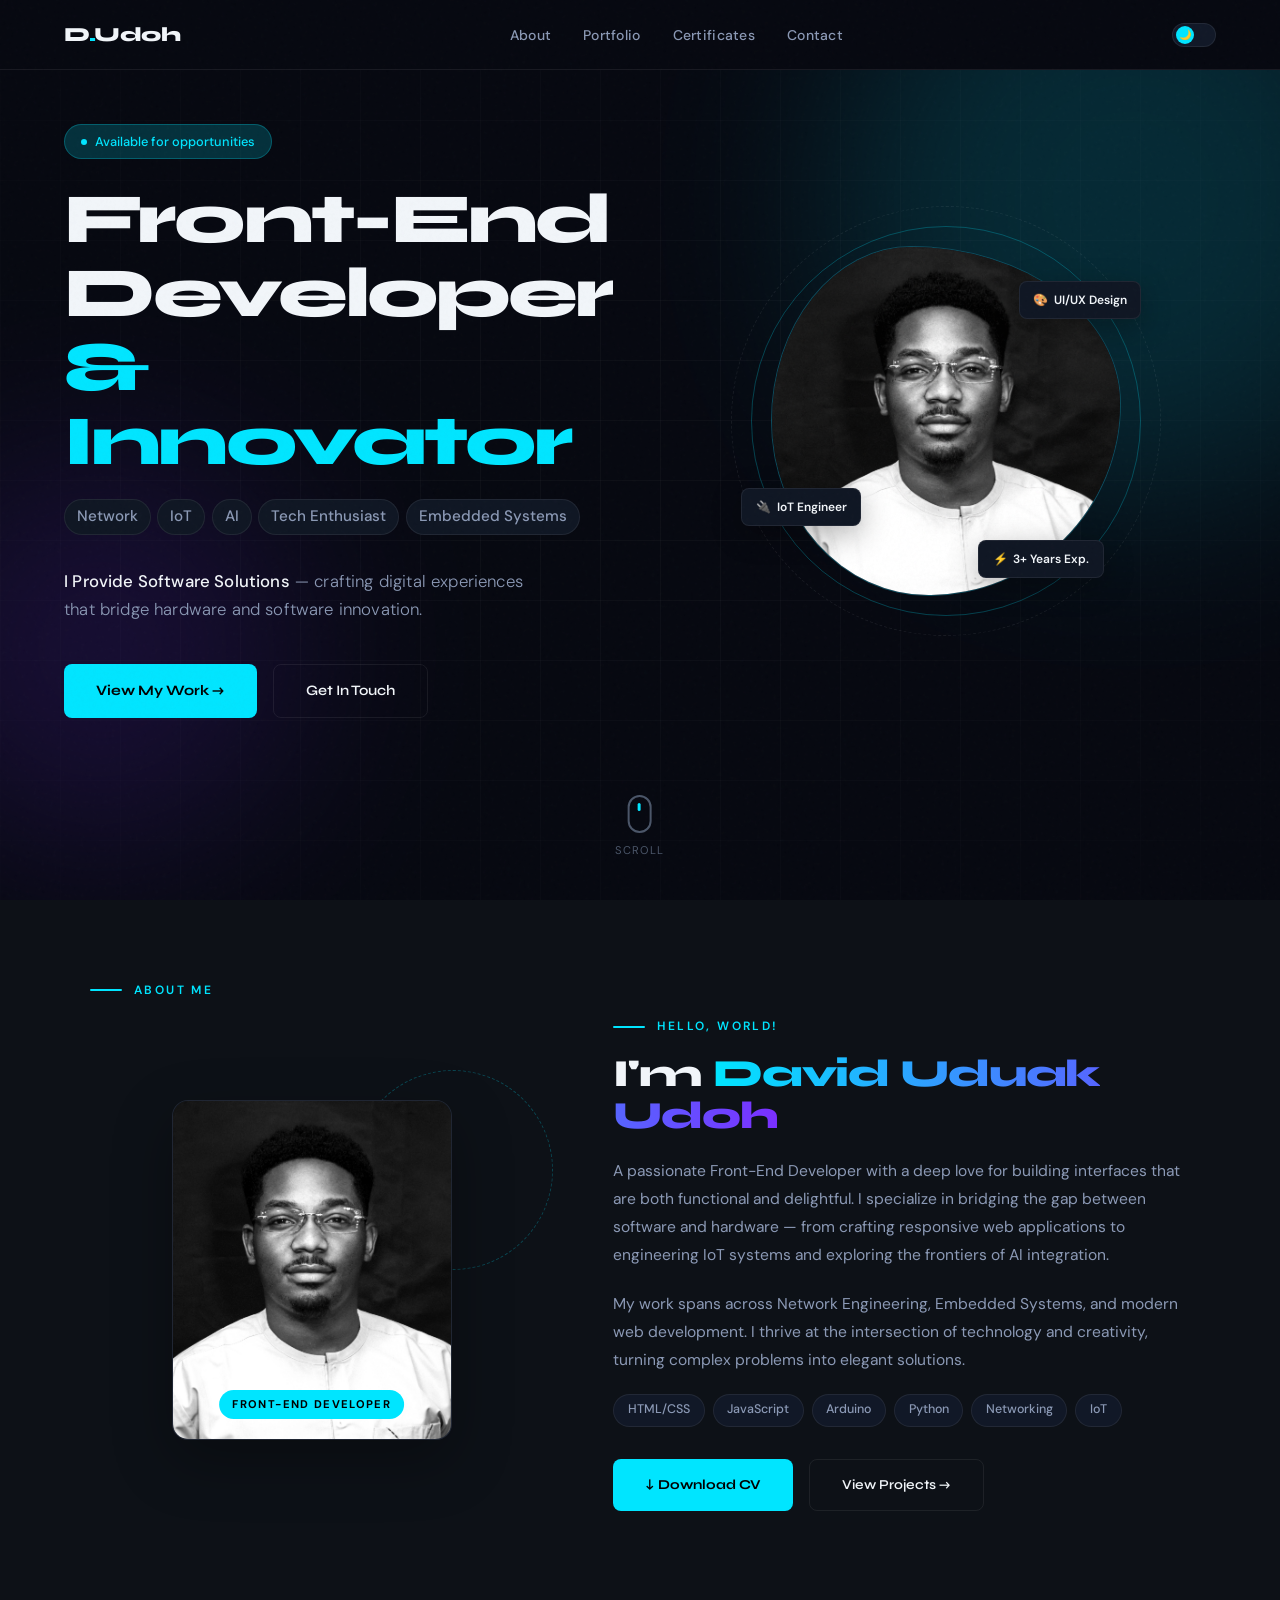
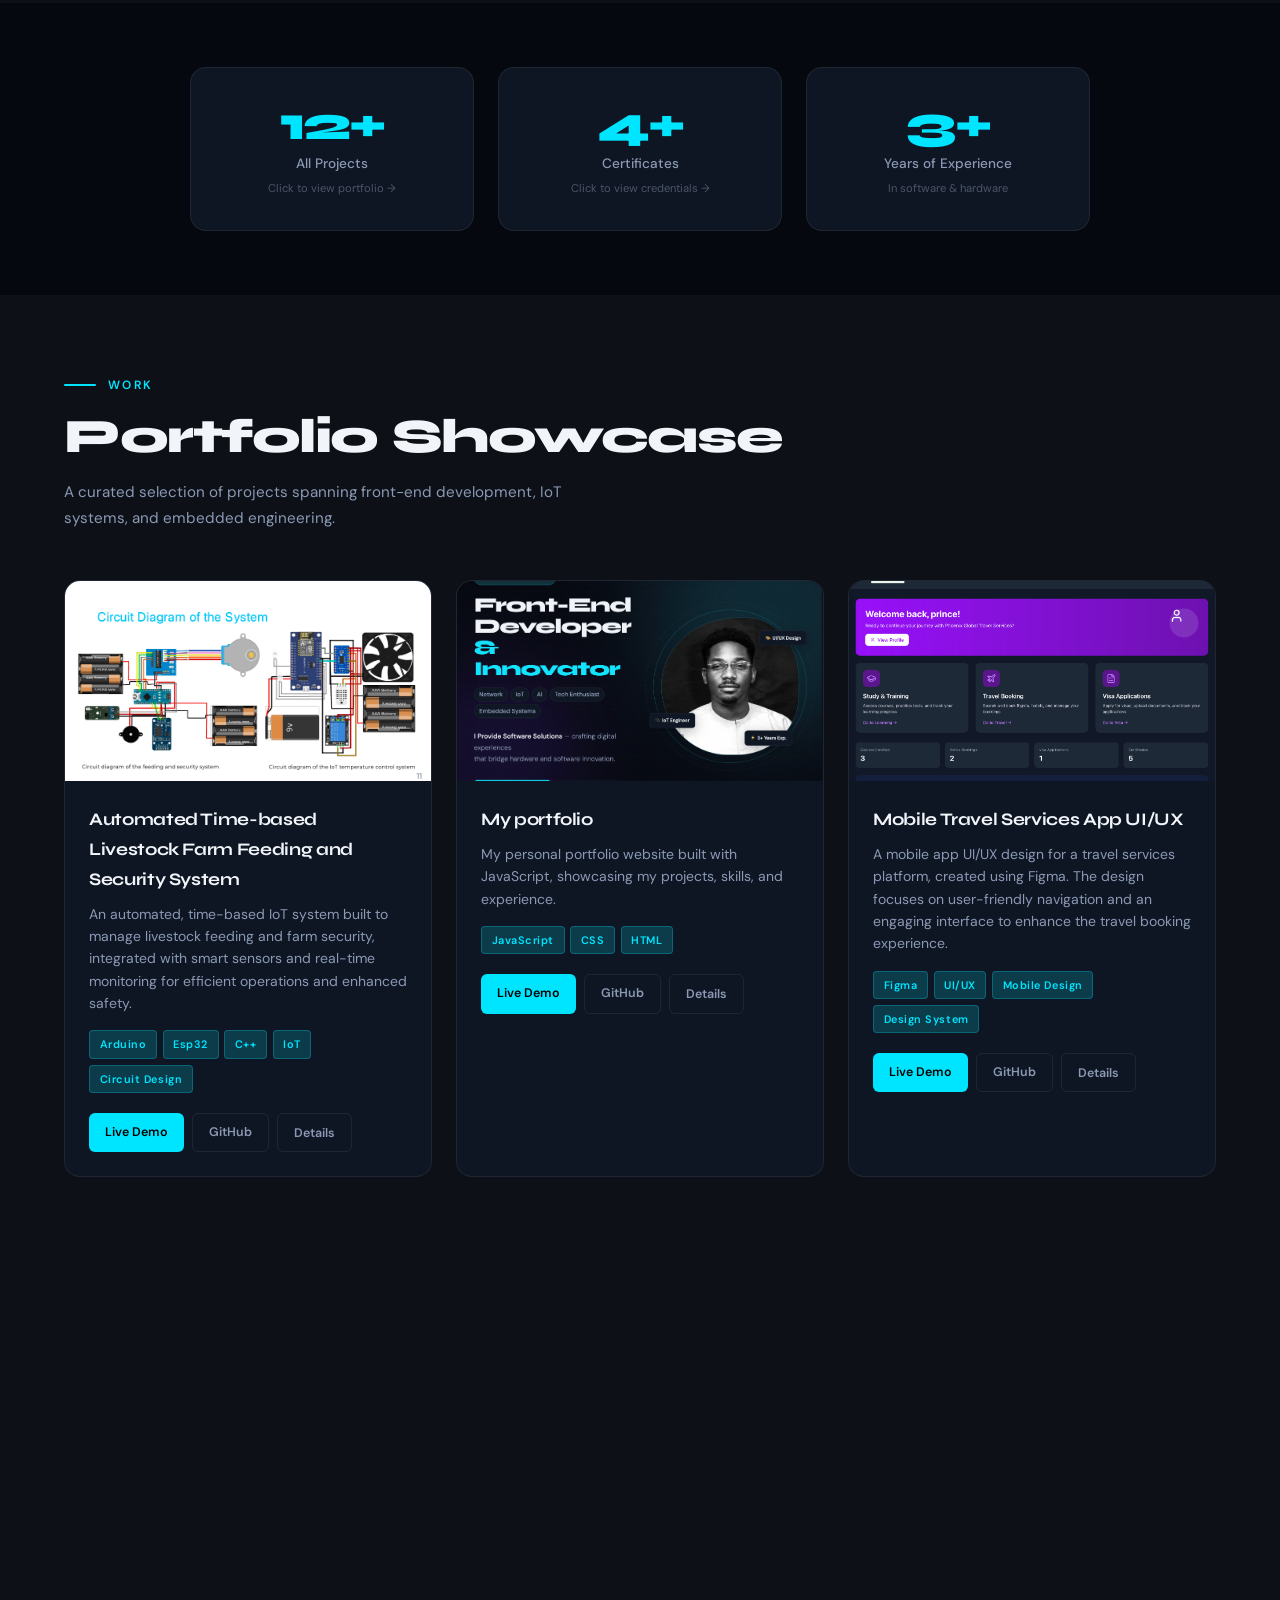
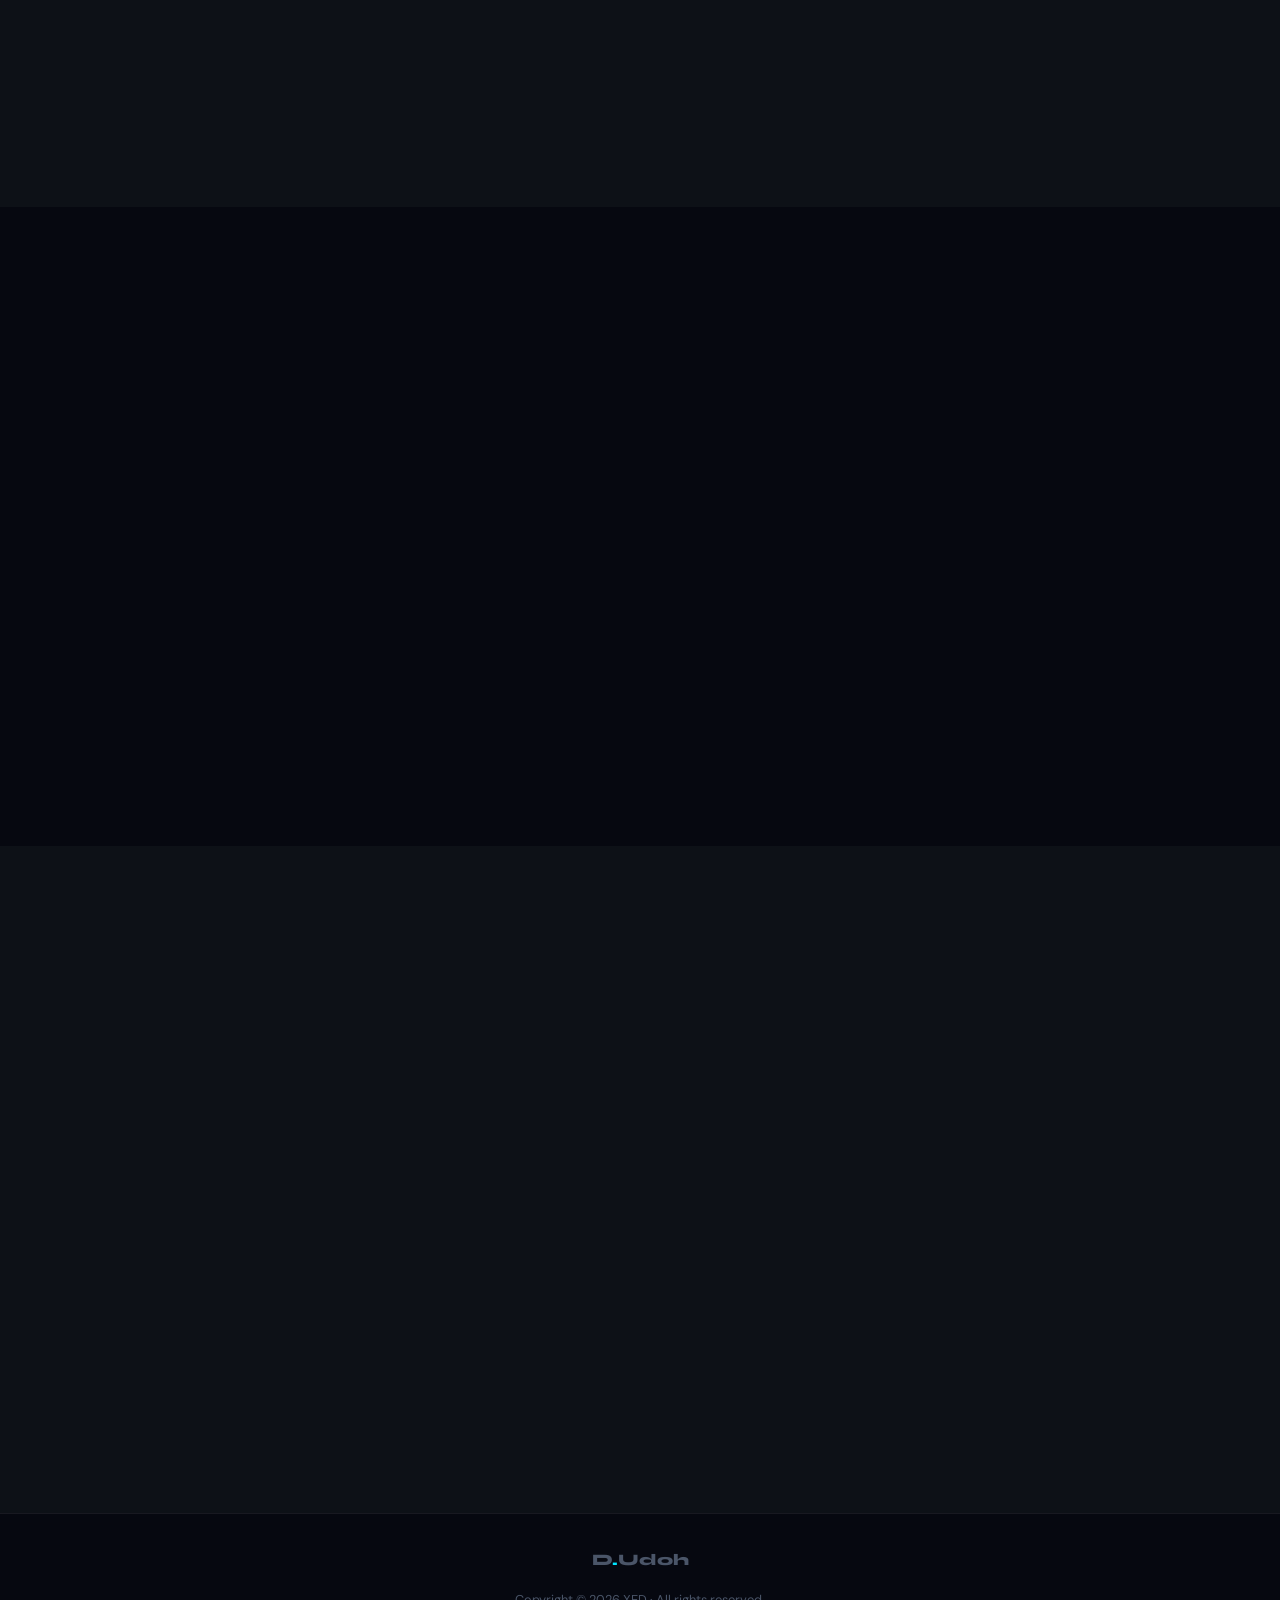
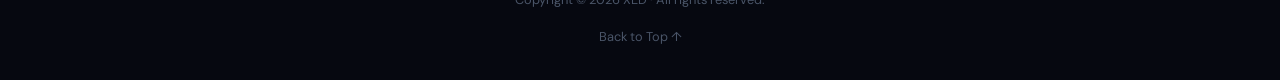
==== commit 31a9cfdd: "Add files via upload" ====
--- a/index.html
+++ b/index.html
@@ -135,8 +135,8 @@
                 <img src="David_Pic.JPG" alt="David Uduak Udoh">
             <!--
               Replace with actual photo:
-            -->
-            <div class="about-photo-placeholder">👨‍💻</div>
+          
+            <div class="about-photo-placeholder">👨‍💻</div> -->
             <div class="about-photo-tag">Front-End Developer</div>
           </div>
         </div>
@@ -176,7 +176,7 @@
           </div>
 
           <div class="about-cta reveal">
-             <a href="DAVID_UDUAK_UDOH_Resume.pdf" target="_blank" download="DAVID_UDUAK_UDOH_Resume.pdf" class="btn-primary">⬇ Download CV</a>
+             <a href="DAVID_UDUAK_UDOH_Resume.pdf" target="_blank" download="DAVID_UDUAK_UDOH_Resume.pdf" class="btn-primary">↓ Download CV</a>
             <a href="#projects" class="btn-outline">View Projects →</a>
           </div>
 
@@ -194,7 +194,7 @@
 
       <div class="stat-card reveal reveal-delay-1"
            onclick="document.getElementById('projects').scrollIntoView({behavior:'smooth'})">
-        <div class="stat-icon">🗂️</div>
+        <!-- <div class="stat-icon"></div> -->
         <div class="stat-count" data-target="12" data-suffix="+">0</div>
         <div class="stat-label">All Projects</div>
         <div class="stat-sublabel">Click to view portfolio →</div>
@@ -202,14 +202,14 @@
 
       <div class="stat-card reveal reveal-delay-2"
            onclick="document.getElementById('certificates').scrollIntoView({behavior:'smooth'})">
-        <div class="stat-icon">🏆</div>
+        <!-- <div class="stat-icon">🏆</div> -->
         <div class="stat-count" data-target="4" data-suffix="+">0</div>
         <div class="stat-label">Certificates</div>
         <div class="stat-sublabel">Click to view credentials →</div>
       </div>
 
       <div class="stat-card reveal reveal-delay-3">
-        <div class="stat-icon">⏳</div>
+        <!-- <div class="stat-icon">⏳</div> -->
         <div class="stat-count" data-target="3" data-suffix="+">0</div>
         <div class="stat-label">Years of Experience</div>
         <div class="stat-sublabel">In software &amp; hardware</div>
@@ -601,7 +601,7 @@
               ✓ Message sent! I'll get back to you shortly.
             </div>
 
-            <button type="submit" class="form-btn">Send Message ✈</button>
+            <button type="submit" class="form-btn">Send Message</button>
 
           </form>
         </div>
--- a/portfoliostyle.css
+++ b/portfoliostyle.css
@@ -1259,6 +1259,30 @@
   footer             { flex-direction: column; text-align: center; }
 }
 
+  /* Navbar: fully opaque so no content bleeds through the top gap */
+  nav {
+    background: var(--bg);
+    top: 0;
+  }
+
+  /* Mobile nav: also fully opaque, flush below navbar */
+  .mobile-nav {
+    display: flex;
+    transform: translateY(-110%);
+    background: var(--bg);
+    top: 70px;
+  }
+  .mobile-nav.open { transform: translateY(0); }
+
+  /* Hide scroll indicator on mobile — overlaps the CTA buttons 
+  .scroll-indicator { display: none; } */
+
+  /* Extra bottom padding so hero content isn't cramped */
+  #hero { padding-bottom: 8rem; }
+
+  section { padding: 5rem 5%; }
+  footer  { flex-direction: column; text-align: center; }
+
 @media (max-width: 600px) {
   .stats-grid    { grid-template-columns: 1fr; }
   .projects-grid { grid-template-columns: 1fr; }
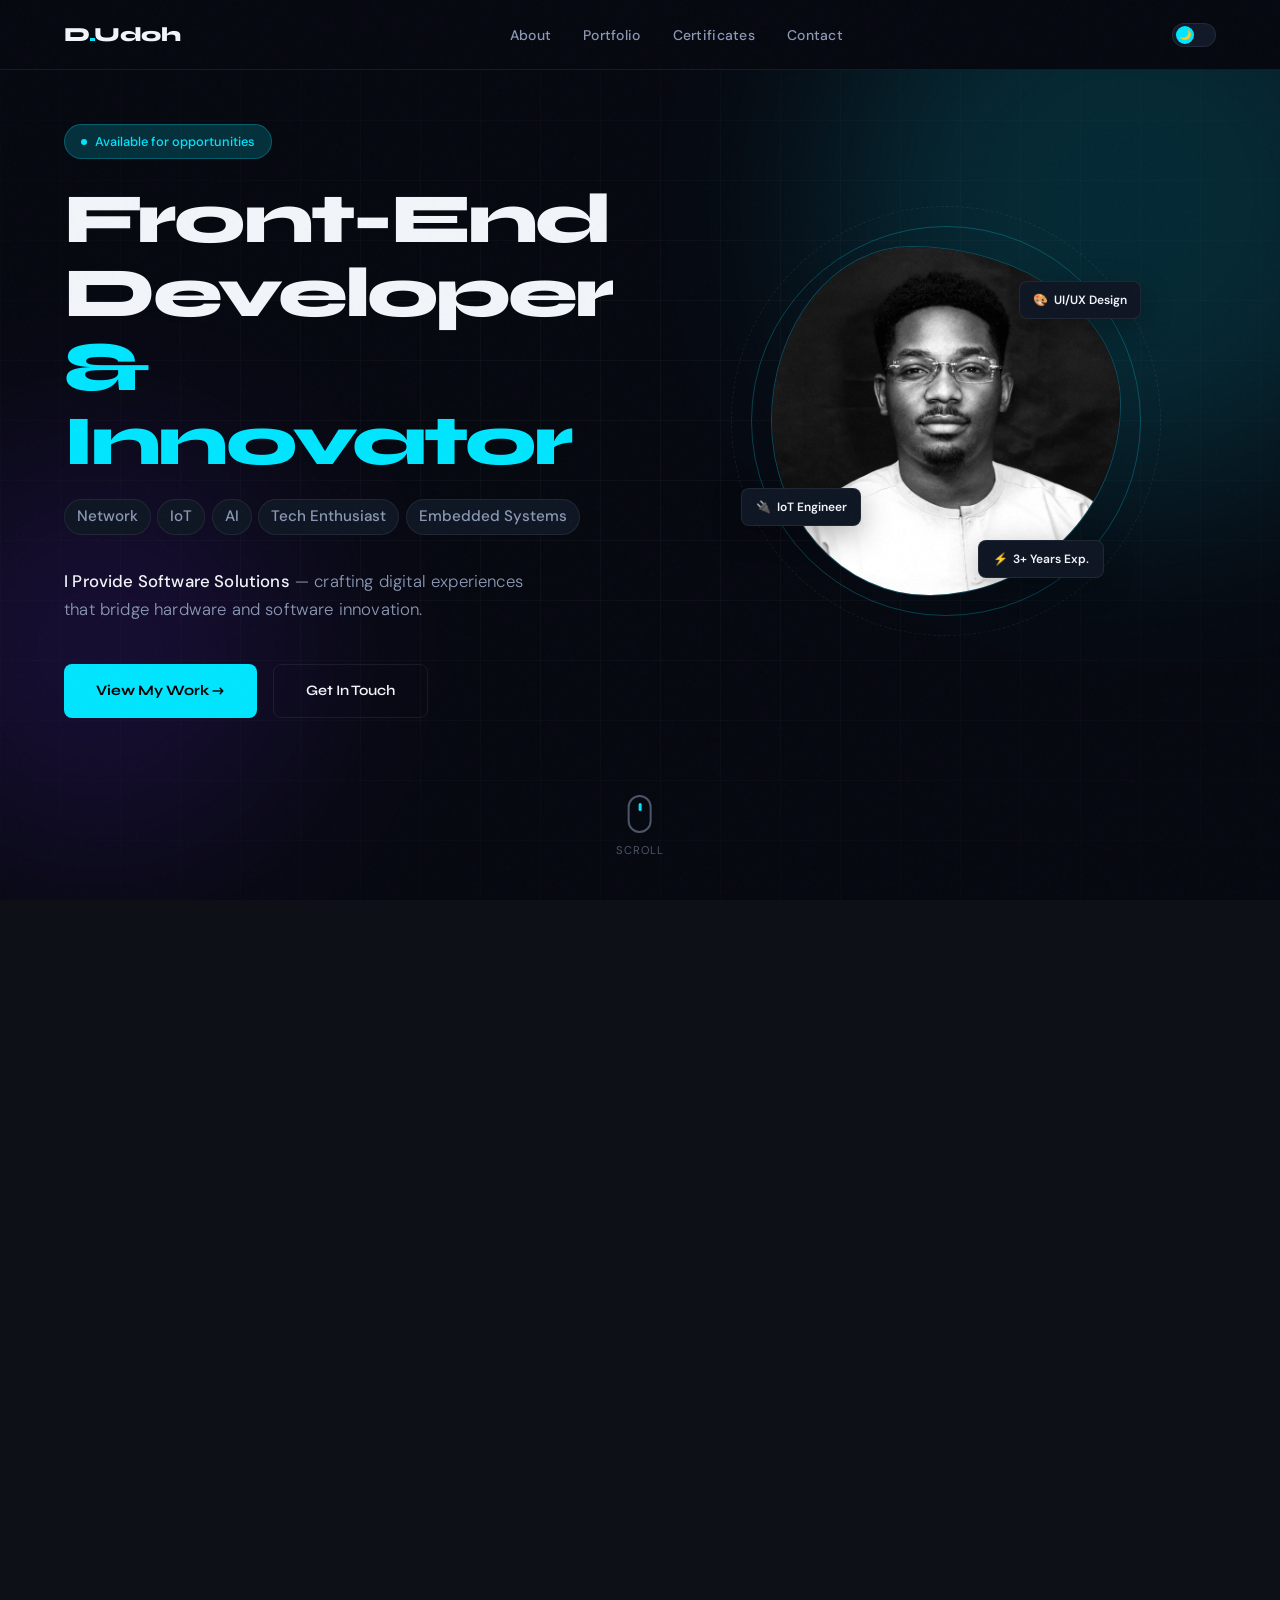
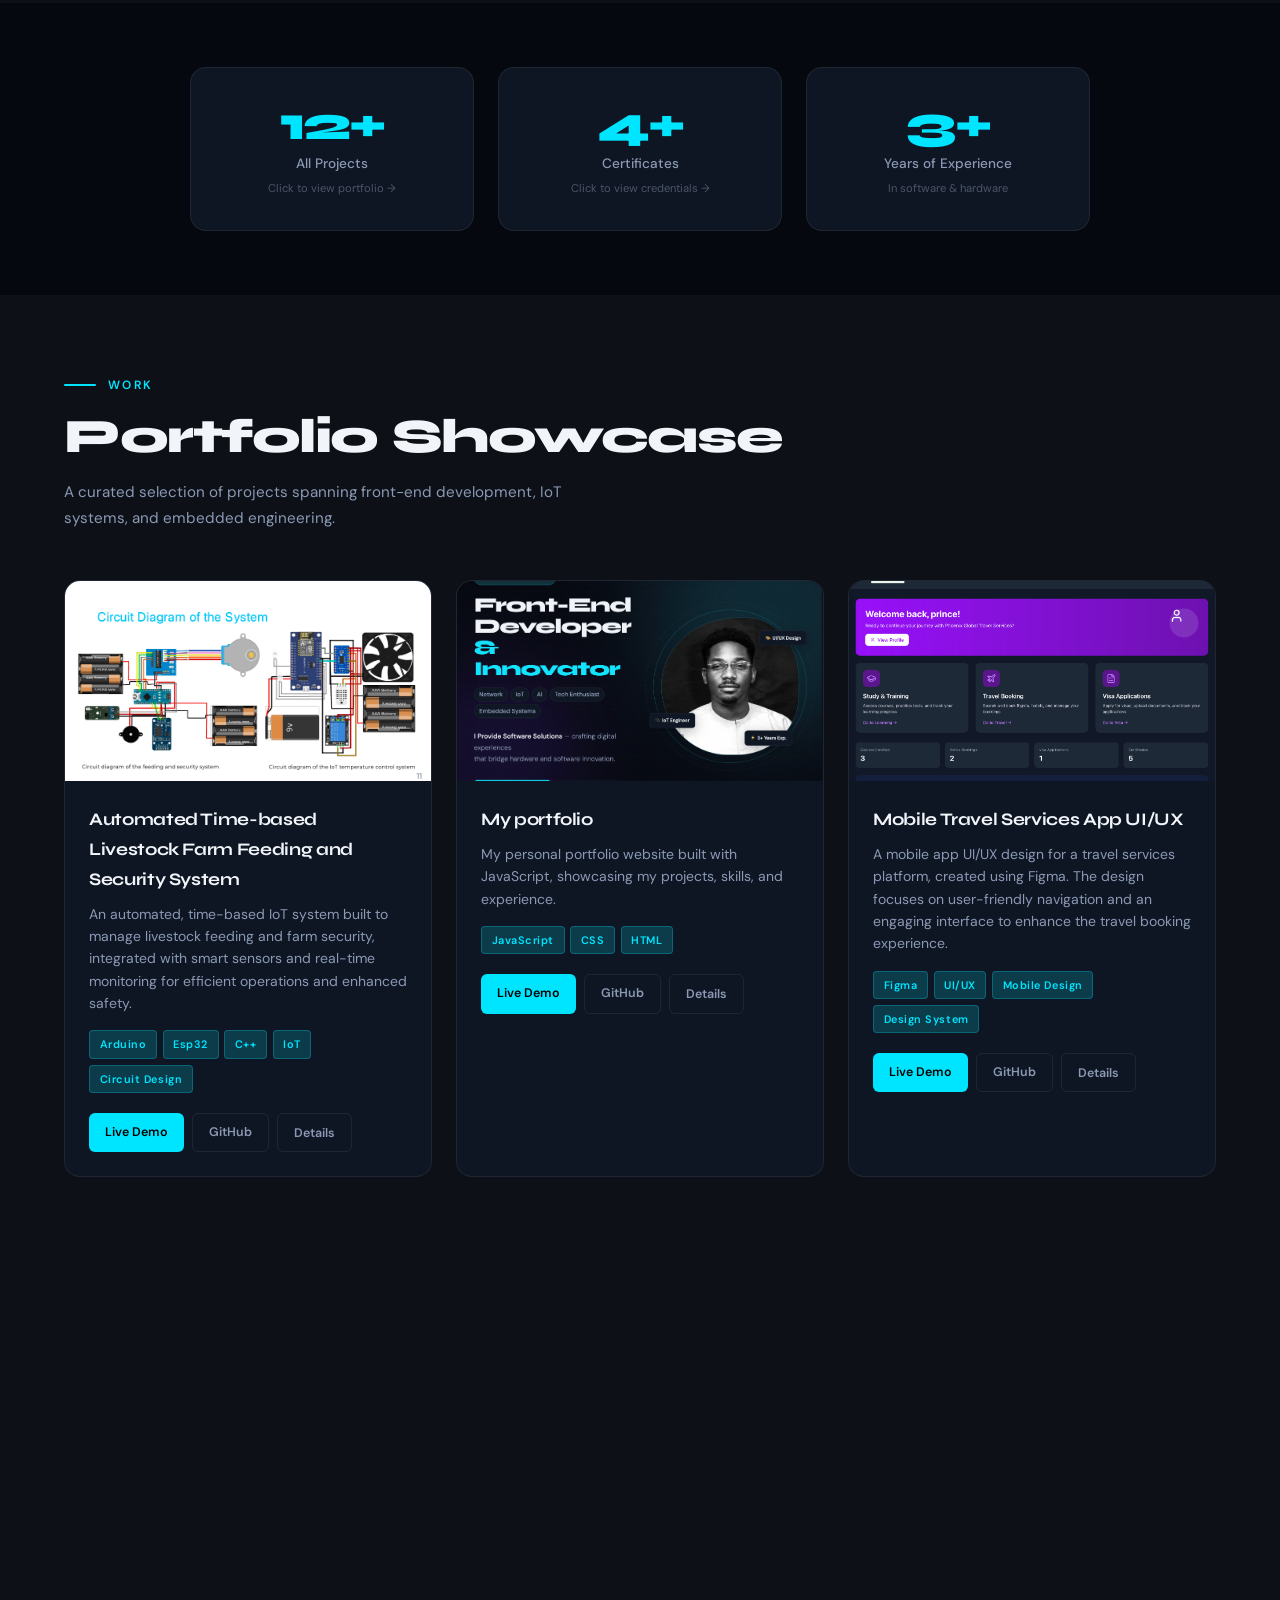
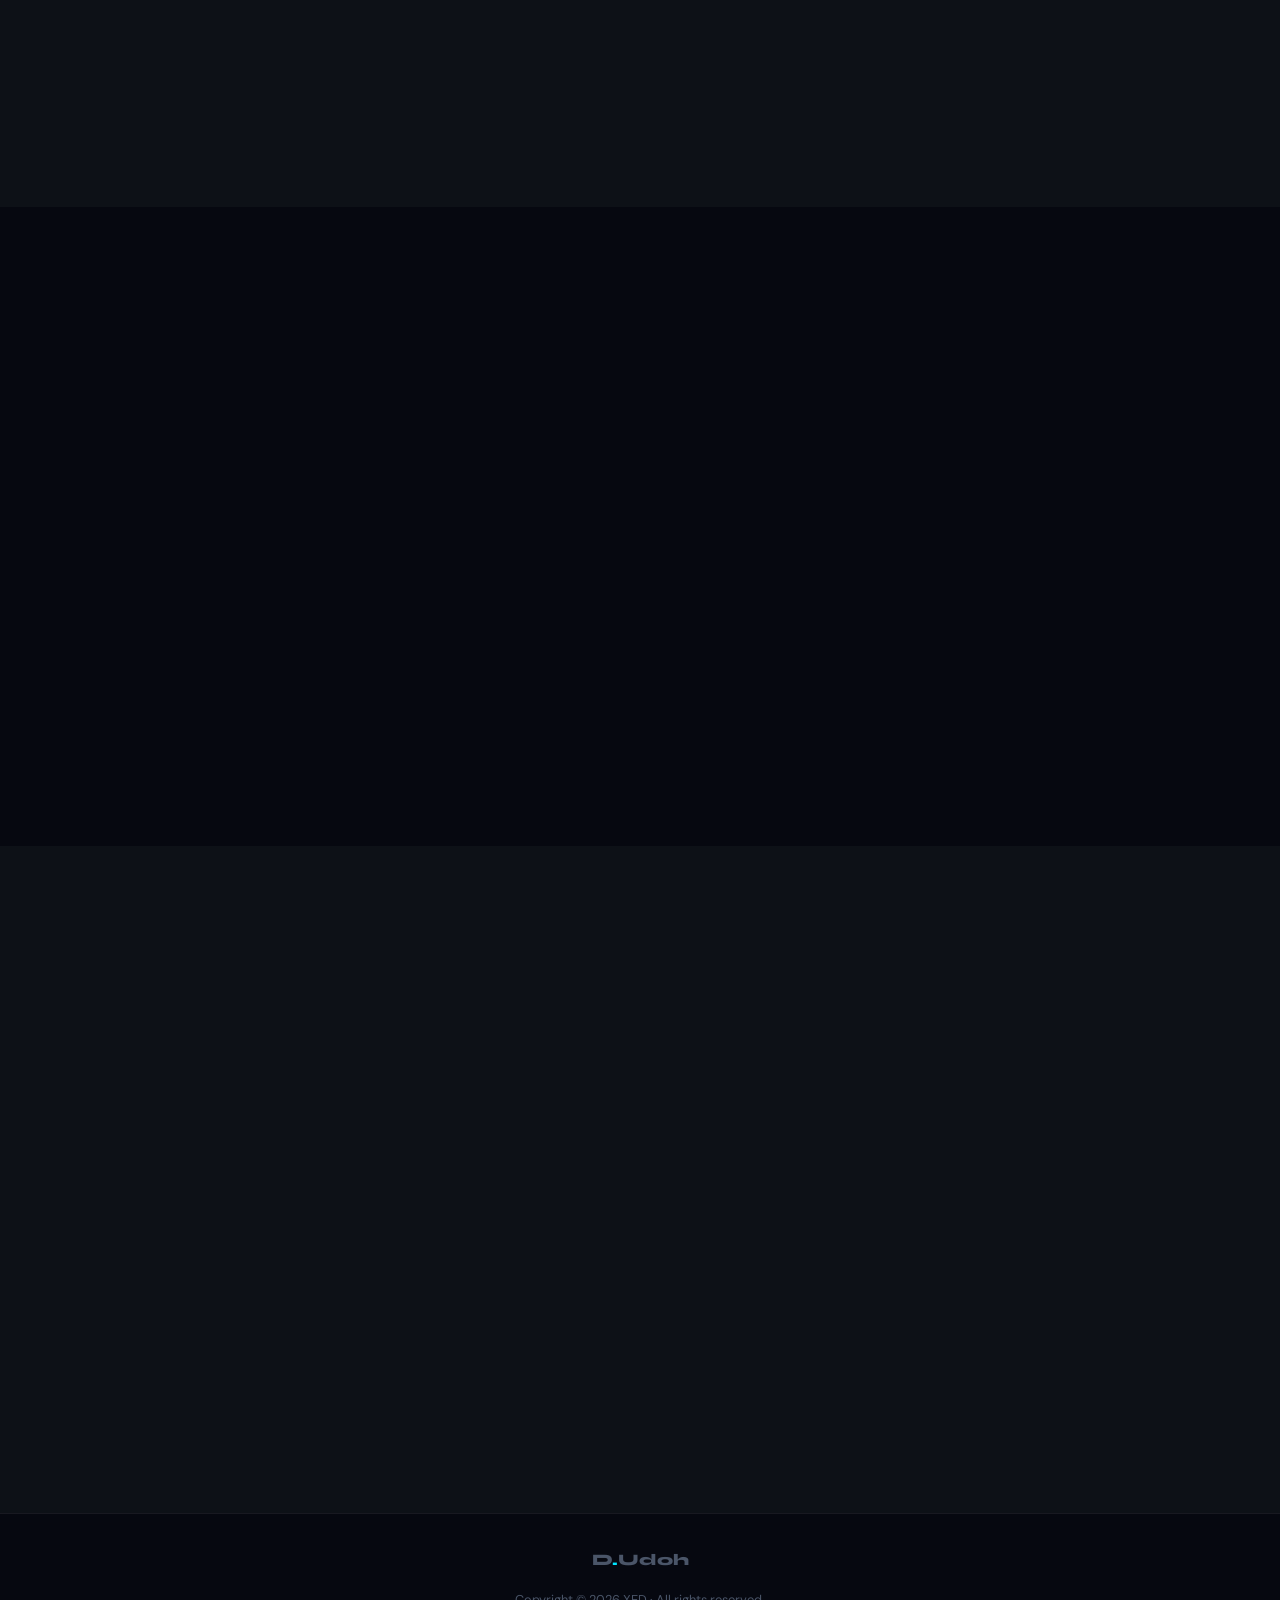
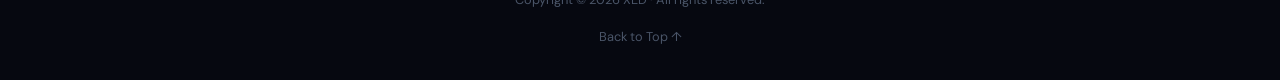
==== commit 5ef4de4a: "Add files via upload" ====
--- a/index.html
+++ b/index.html
@@ -236,7 +236,7 @@
           <div class="project-img">
             <img src="farmfeeder.png" alt="Livestock Farm Feeding System">
             <div class="project-overlay">
-              <a href="#" class="btn-sm btn-sm-primary" target="_blank">↗ Demo</a>
+              <a href="#" class="btn-sm btn-sm-primary" target="_blank">Demo</a>
               <a href="#" class="btn-sm btn-sm-ghost"   target="_blank">⌥ Code</a>
             </div>
           </div>
@@ -265,7 +265,7 @@
           <div class="project-img" style="background:linear-gradient(135deg,#0d1b2a,#1a3a5c)">
             <img src="myportfolio.png" alt="My portfolio">
             <div class="project-overlay">
-              <a href="#" class="btn-sm btn-sm-primary" target="_blank">↗ Demo</a>
+              <a href="#" class="btn-sm btn-sm-primary" target="_blank">Demo</a>
               <a href="#" class="btn-sm btn-sm-ghost"   target="_blank">⌥ Code</a>
             </div>
           </div>
@@ -293,7 +293,7 @@
           <div class="project-img" style="background:linear-gradient(135deg,#1a0a2e,#2d1060)">
             <img src="phoenixapp1.png" alt="Phoenix Travel App">
             <div class="project-overlay">
-              <a href="#" class="btn-sm btn-sm-primary" target="_blank">↗ Demo</a>
+              <a href="#" class="btn-sm btn-sm-primary" target="_blank">Demo</a>
               <a href="#" class="btn-sm btn-sm-ghost"   target="_blank">⌥ Code</a>
             </div>
           </div>
@@ -321,7 +321,7 @@
           <div class="project-img" style="background:linear-gradient(135deg,#0a1a0f,#0d3320)">
             <img src="agrochain.png" alt="AgroChain">
             <div class="project-overlay">
-              <a href="#" class="btn-sm btn-sm-primary" target="_blank">↗ Demo</a>
+              <a href="#" class="btn-sm btn-sm-primary" target="_blank">Demo</a>
               <a href="#" class="btn-sm btn-sm-ghost"   target="_blank">⌥ Code</a>
             </div>
           </div>
@@ -348,7 +348,7 @@
           <div class="project-img" style="background:linear-gradient(135deg,#1a100a,#3a2010)">
             <div class="project-img-placeholder">🛒</div>
             <div class="project-overlay">
-              <a href="#" class="btn-sm btn-sm-primary" target="_blank">↗ Demo</a>
+              <a href="#" class="btn-sm btn-sm-primary" target="_blank">Demo</a>
               <a href="#" class="btn-sm btn-sm-ghost"   target="_blank">⌥ Code</a>
             </div>
           </div>
@@ -377,7 +377,7 @@
           <div class="project-img" style="background:linear-gradient(135deg,#0a1520,#102840)">
             <div class="project-img-placeholder">🔐</div>
             <div class="project-overlay">
-              <a href="#" class="btn-sm btn-sm-primary" target="_blank">↗ Demo</a>
+              <a href="#" class="btn-sm btn-sm-primary" target="_blank">Demo</a>
               <a href="#" class="btn-sm btn-sm-ghost"   target="_blank">⌥ Code</a>
             </div>
           </div>
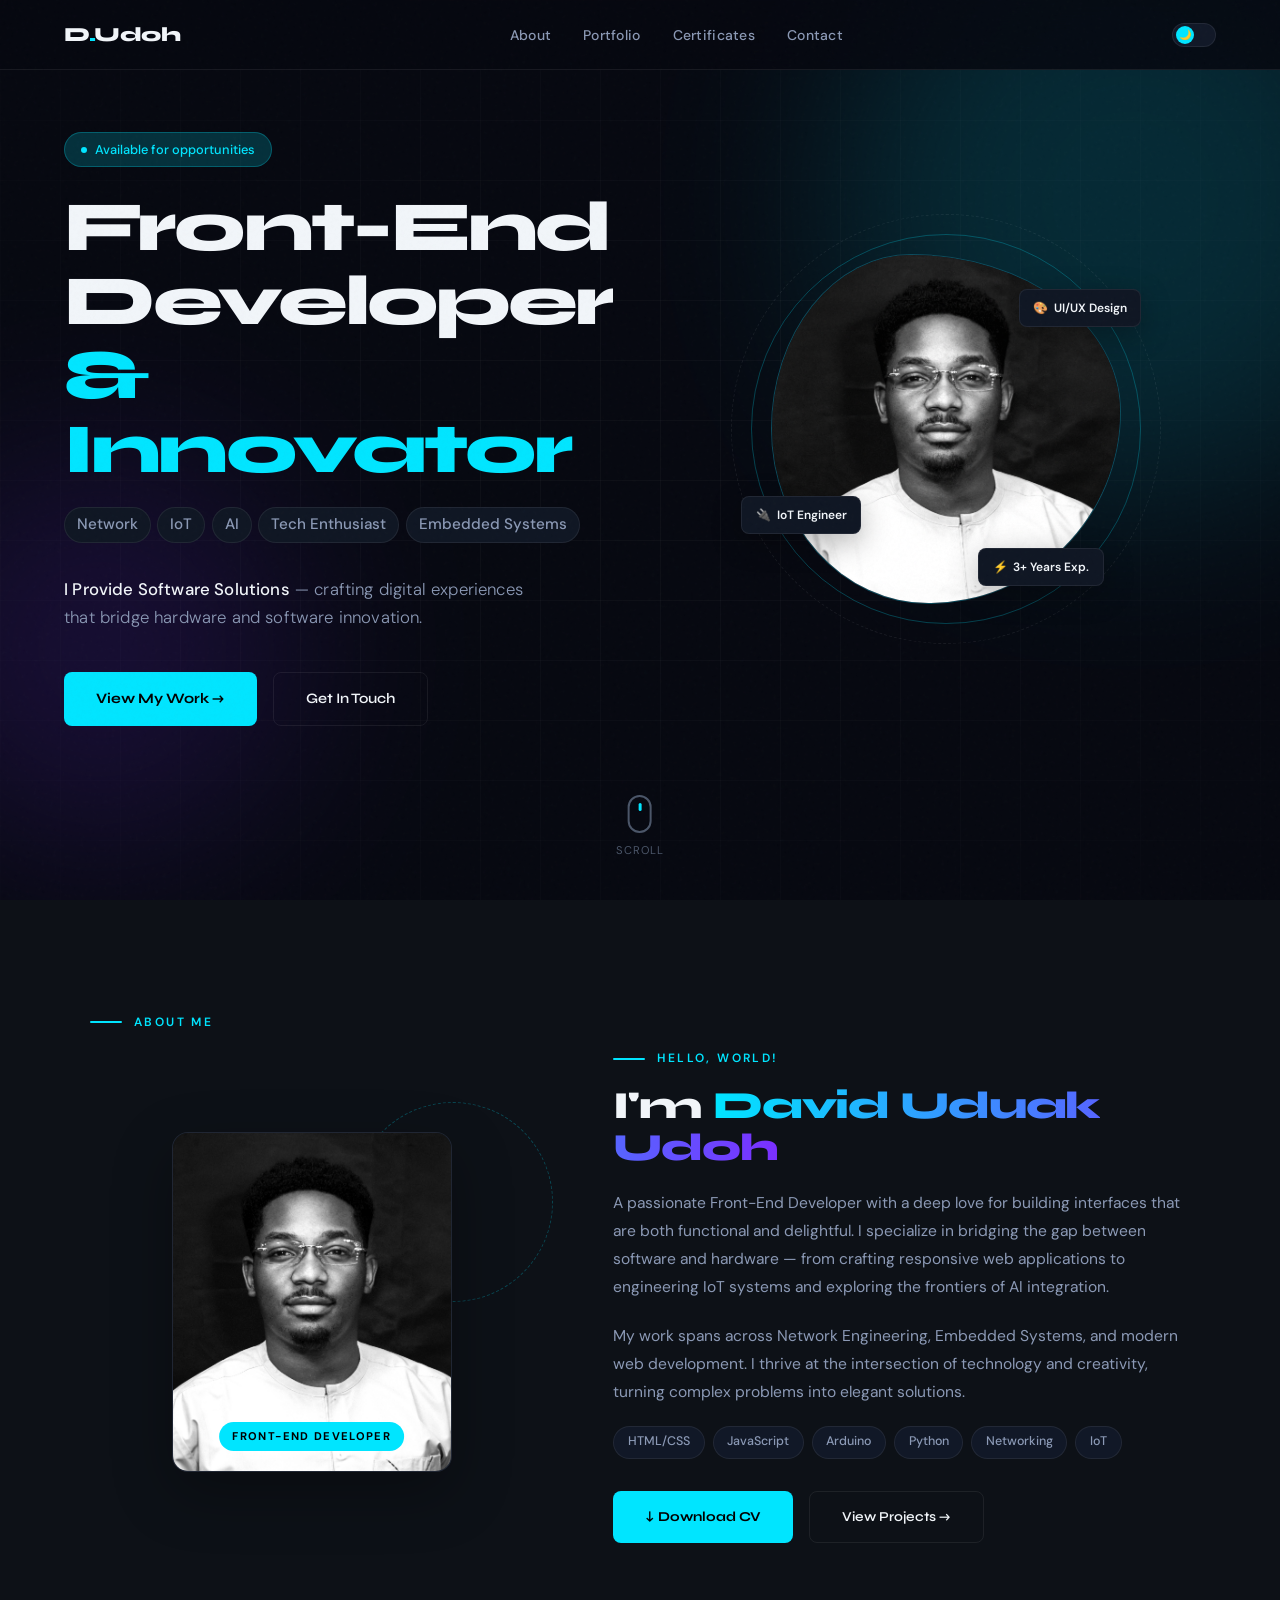
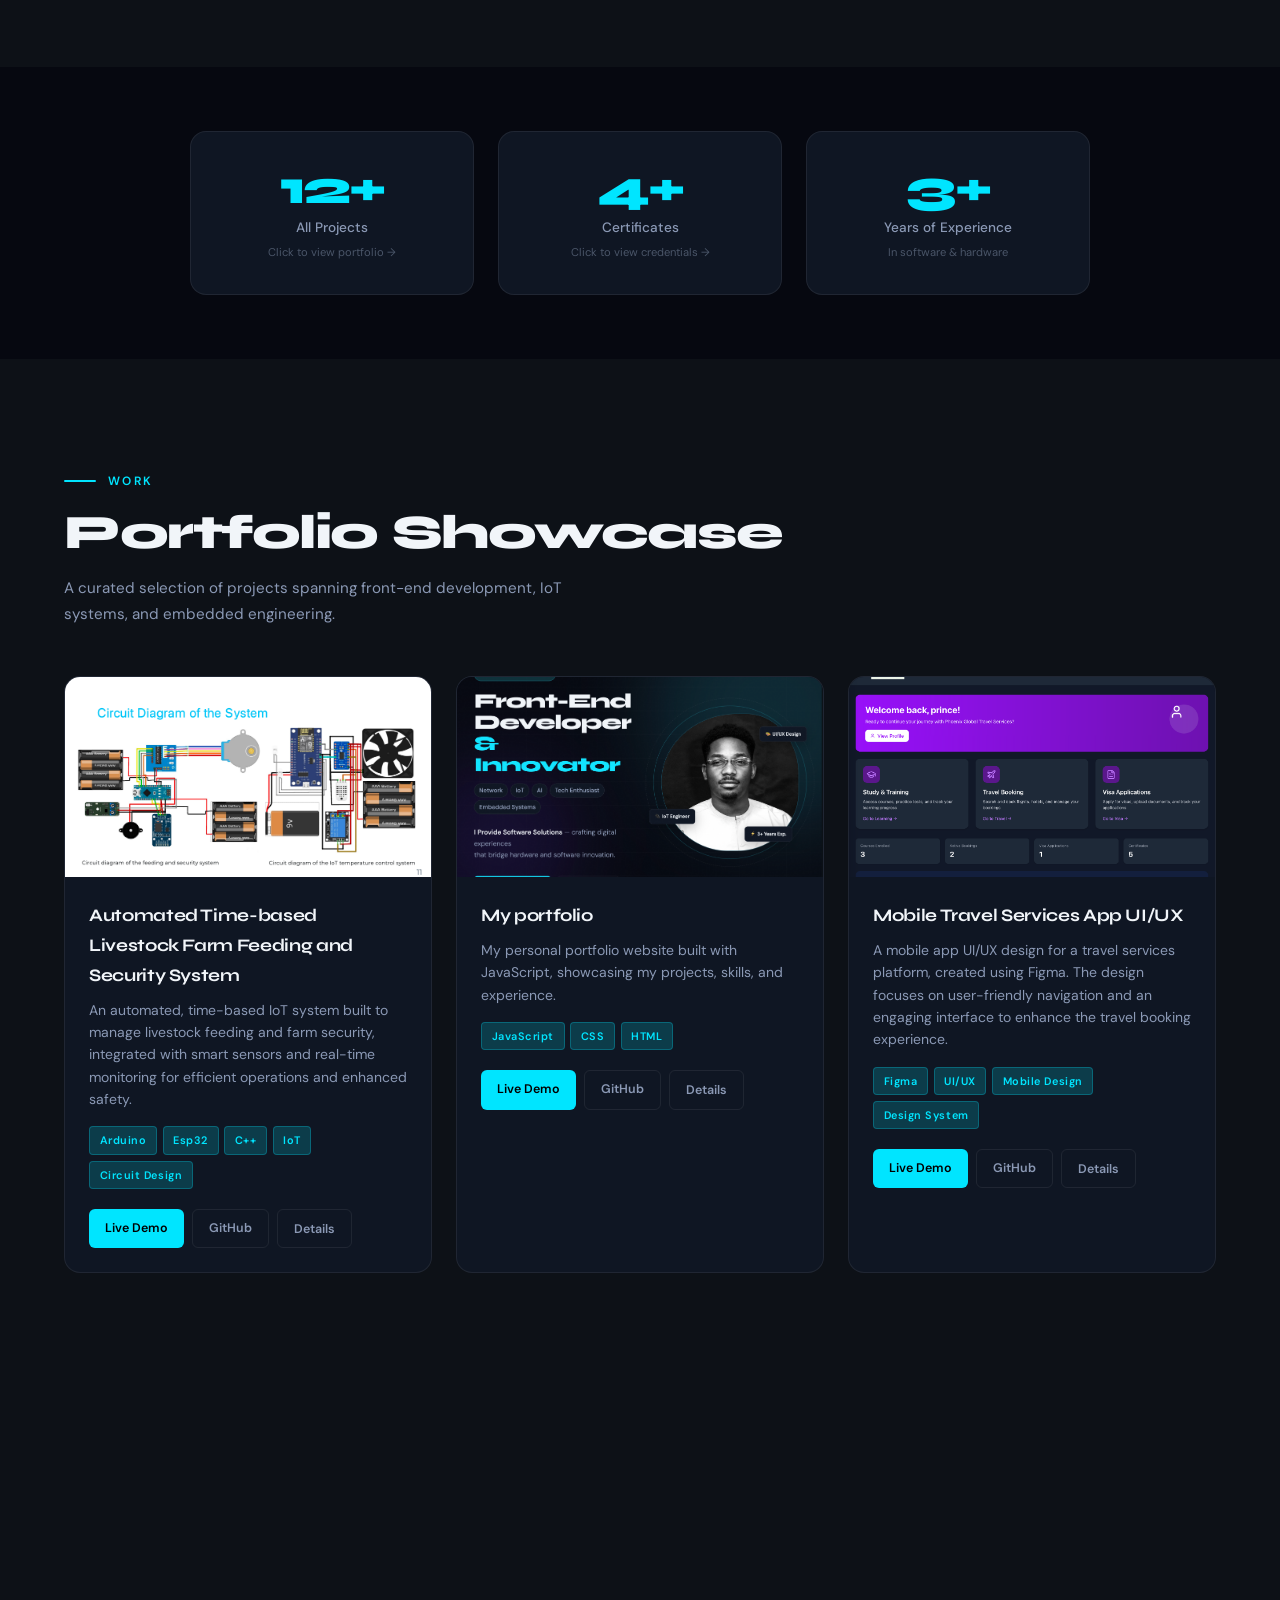
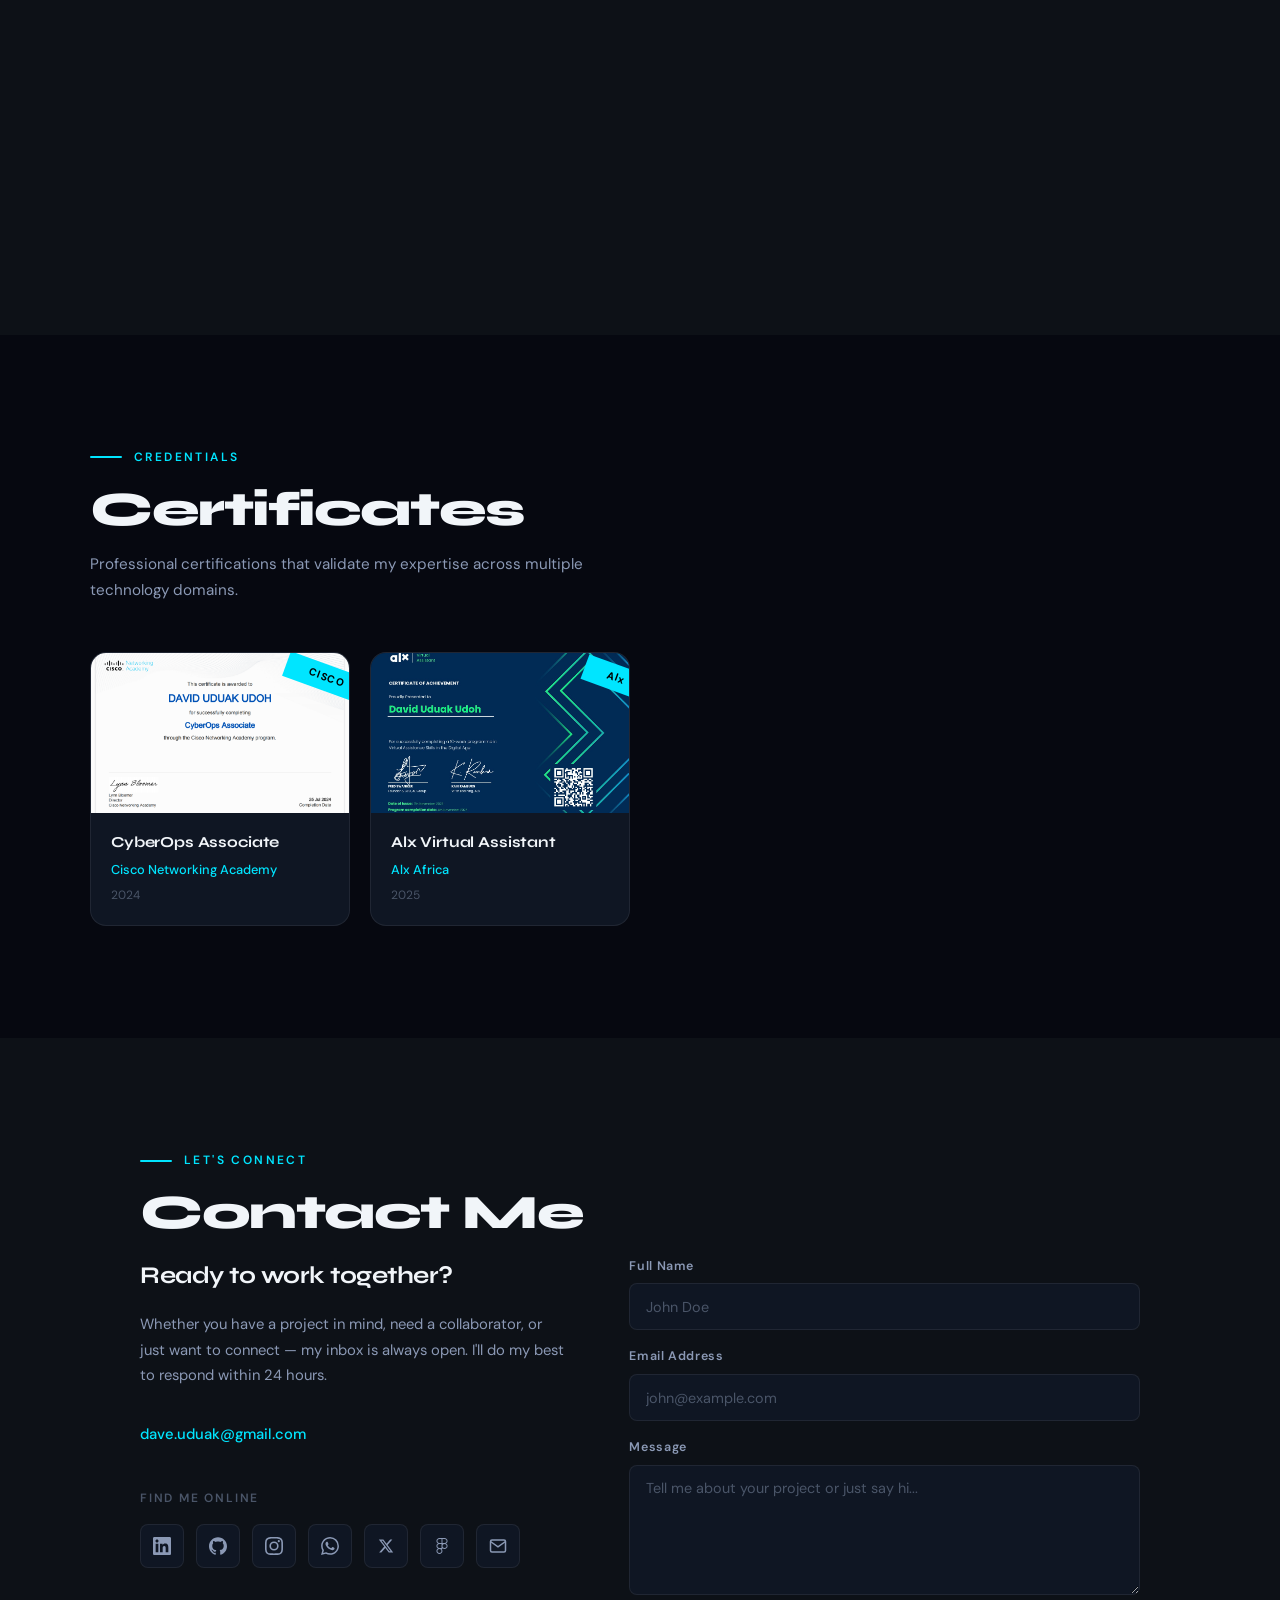
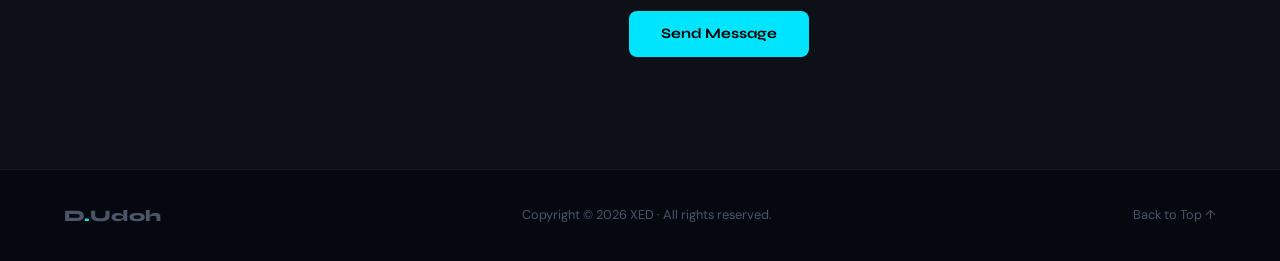
==== commit 08c4bb47: "Add files via upload" ====
--- a/index.html
+++ b/index.html
@@ -283,7 +283,7 @@
             <div class="project-actions">
               <a href="#" class="btn-sm btn-sm-primary" target="_blank">Live Demo</a>
               <a href="https://github.com/XavierEDe/Portfolio.git" class="btn-sm btn-sm-ghost"   target="_blank">GitHub</a>
-              <button class="btn-sm btn-sm-ghost" onclick="window.open('https://portfolio-roan-three-35.vercel.app/', '_blank')">Details</button>
+              <button class="btn-sm btn-sm-ghost" onclick="window.open('https://david-udoh-portfolio.vercel.app/', '_blank')">Details</button>
             </div>
           </div>
         </div>
@@ -419,7 +419,7 @@
       <div class="certs-grid">
 
         <!-- Certificate 1 -->
-        <div class="cert-card reveal"> 
+         <div class="cert-card reveal" onclick="openCertModal('CyberOps Associate','Cisco Networking Academy','2024','CISCO','cyberops-associate.png')">
           <div class="cert-badge" style="background:linear-gradient(135deg,#0a2040,#003380)">
             <div class="cert-badge-ribbon">CISCO</div>
             <img src="cisco.png" alt="Cisco Badge" class="cert-badge-img">
@@ -428,6 +428,21 @@
             <div class="cert-title">CyberOps Associate</div>
             <div class="cert-org">Cisco Networking Academy</div>
             <div class="cert-year">2024</div>
+          </div>
+        </div>
+
+
+
+        <!-- Certificate 2 -->
+          <div class="cert-card reveal reveal-delay-1" onclick="openCertModal('Alx Virtual Assistant','Alx Africa','2025','Alx','virtual-assistant-certificate.jpeg')">
+            <div class="cert-badge" style="background:linear-gradient(135deg,#1a0a00,#3a2000)">
+            <img src="virtual-assistant-certificate.jpeg" alt="Alx Africa" class="cert-badge-img">
+            <div class="cert-badge-ribbon">Alx</div>
+          </div>
+          <div class="cert-info">
+            <div class="cert-title">Alx Virtual Assistant</div>
+            <div class="cert-org">Alx Africa</div>
+            <div class="cert-year">2025</div>
           </div>
         </div>
 
@@ -443,19 +458,6 @@
             <div class="cert-year">2023</div>
           </div>
         </div> -->
-
-        <!-- Certificate 2 -->
-        <div class="cert-card reveal reveal-delay-2">
-          <div class="cert-badge" style="background:linear-gradient(135deg,#1a0a00,#3a2000)">
-            <img src="virtual-assistant-certificate.jpeg" alt="Alx Africa" class="cert-badge-img">
-            <div class="cert-badge-ribbon">Alx </div>
-          </div>
-          <div class="cert-info">
-            <div class="cert-title">Alx Virtual Assistant</div>
-            <div class="cert-org">Alx Africa</div>
-            <div class="cert-year">2025</div>
-          </div>
-        </div>
 
         <!-- Certificate 4
         <div class="cert-card reveal reveal-delay-3">
@@ -618,6 +620,43 @@
     </div>
   </footer>
 
+   <!-- CERTIFICATE MODAL -->
+ <div class="cert-modal-overlay" id="certModalOverlay">
+    <div class="cert-modal" id="certModal">
+
+      <button class="cert-modal-close" id="certModalCloseBtn" aria-label="Close">&#x2715;</button>
+
+      <div class="cert-modal-badge" id="modalBadge">
+        <img id="modalCertImg" src="" alt="Certificate" class="cert-modal-img" style="display:none;">
+        <span id="modalEmoji"></span>
+        <div class="cert-modal-ribbon" id="modalRibbon"></div>
+      </div>
+
+      <div class="cert-modal-body">
+        <div class="cert-modal-label">Certificate of Completion</div>
+        <h2 class="cert-modal-title" id="modalTitle"></h2>
+        <div class="cert-modal-org" id="modalOrg"></div>
+        <div class="cert-modal-meta">
+          <span class="cert-modal-year">
+            <svg width="14" height="14" viewBox="0 0 24 24" fill="none" stroke="currentColor" stroke-width="2"><rect x="3" y="4" width="18" height="18" rx="2" ry="2"/><line x1="16" y1="2" x2="16" y2="6"/><line x1="8" y1="2" x2="8" y2="6"/><line x1="3" y1="10" x2="21" y2="10"/></svg>
+            <span id="modalYear"></span>
+          </span>
+          <span class="cert-modal-badge-tag" id="modalIssuer"></span>
+        </div>
+        <div class="cert-modal-divider"></div>
+        <p class="cert-modal-desc">
+          This certificate has been awarded to <strong>David Uduak Udoh</strong> in recognition
+          of successfully completing the requirements of this professional certification programme.
+        </p>
+        <div class="cert-modal-actions">
+          <button class="btn-primary" id="certModalCloseBtn2">&#x2715; Close</button>
+        </div>
+      </div>
+
+    </div>
+  </div>
+
+
   <script src="script.js"></script>
 </body>
 </html>
--- a/portfoliostyle.css
+++ b/portfoliostyle.css
@@ -38,7 +38,7 @@
   --accent-glow: rgba(0,110,223,0.12);
 }
 
-/* RESET & BASE */
+/* ===== RESET & BASE ===== */
 *, *::before, *::after {
   box-sizing: border-box;
   margin: 0;
@@ -73,7 +73,7 @@
   list-style: none;
 }
 
-/* NOISE TEXTURE OVERLAY */
+/* ===== NOISE TEXTURE OVERLAY ===== */
 body::before {
   content: '';
   position: fixed;
@@ -84,12 +84,12 @@
   opacity: 0.5;
 }
 
-/* SCROLLBAR */
+/* ===== SCROLLBAR ===== */
 ::-webkit-scrollbar { width: 5px; }
 ::-webkit-scrollbar-track { background: var(--bg-2); }
 ::-webkit-scrollbar-thumb { background: var(--accent); border-radius: 10px; }
 
-/* NAVBAR */
+/* ===== NAVBAR ===== */
 nav {
   position: fixed;
   top: 0; left: 0; right: 0;
@@ -114,7 +114,7 @@
   font-family: var(--font-display);
   font-weight: 800;
   font-size: 1.25rem;
-  letter-spacing: -0.02em; 
+  letter-spacing: -0.02em;
 }
 
 .nav-logo span { color: var(--accent); }
@@ -153,7 +153,7 @@
   gap: 1rem;
 }
 
-/* THEME TOGGLE */
+/* ===== THEME TOGGLE ===== */
 .theme-toggle {
   width: 44px; height: 24px;
   background: var(--bg-3);
@@ -182,7 +182,7 @@
   transform: translateX(20px);
 }
 
-/* HAMBURGER */
+/* ===== HAMBURGER ===== */
 .hamburger {
   display: none;
   flex-direction: column;
@@ -201,7 +201,7 @@
   transition: transform var(--transition), opacity var(--transition);
 }
 
-/* MOBILE NAV */
+/* ===== MOBILE NAV ===== */
 .mobile-nav {
   display: none;
   position: fixed;
@@ -230,7 +230,7 @@
 
 .mobile-nav a:hover { color: var(--accent); }
 
-/* SECTIONS */
+/* ===== SECTIONS ===== */
 section { padding: 7rem 5%; }
 
 .section-label {
@@ -262,7 +262,7 @@
   margin-bottom: 1rem;
 }
 
-/* HERO */
+/* ===== HERO ===== */
 #hero {
   min-height: 100vh;
   display: flex;
@@ -434,7 +434,7 @@
   opacity: 0;
 }
 
-/* BUTTONS */
+/* ===== BUTTONS ===== */
 .btn-primary {
   padding: 0.85rem 2rem;
   background: var(--accent);
@@ -478,7 +478,7 @@
   transform: translateY(-2px);
 }
 
-/* HERO VISUAL */
+/* ===== HERO VISUAL ===== */
 .hero-visual {
   display: flex;
   justify-content: center;
@@ -571,7 +571,7 @@
   50% { transform: translateY(10px); }
 }
 
-/* SCROLL INDICATOR */
+/* ===== SCROLL INDICATOR ===== */
 .scroll-indicator {
   position: absolute;
   bottom: 2.5rem;
@@ -613,7 +613,7 @@
   100% { transform: translateY(16px); opacity: 0; }
 }
 
-/* ABOUT */
+/* ===== ABOUT ===== */
 #about { background: var(--bg-2); }
 
 .about-grid {
@@ -741,7 +741,7 @@
   font-size: 0.85rem;
 }
 
-/* STATS */
+/* ===== STATS ===== */
 #stats {
   background: var(--bg);
   padding: 4rem 5%;
@@ -811,7 +811,7 @@
   margin-top: 0.25rem;
 }
 
-/* PORTFOLIO */
+/* ===== PORTFOLIO ===== */
 #projects { background: var(--bg-2); }
 
 .projects-grid {
@@ -950,7 +950,7 @@
 
 .btn-sm-ghost:hover { border-color: var(--accent); color: var(--accent); }
 
-/* CERTIFICATES */
+/* ===== CERTIFICATES ===== */
 #certificates { background: var(--bg); }
 
 .certs-grid {
@@ -1026,7 +1026,7 @@
   color: var(--text-3);
 }
 
-/* CONTACT */
+/* ===== CONTACT ===== */
 #contact { background: var(--bg-2); }
 
 .contact-wrap {
@@ -1104,7 +1104,7 @@
   box-shadow: 0 6px 20px rgba(0,229,255,0.3);
 }
 
-/* CONTACT FORM */
+/* ===== CONTACT FORM ===== */
 .contact-form {
   display: flex;
   flex-direction: column;
@@ -1184,7 +1184,7 @@
   gap: 0.5rem;
 }
 
-/* FOOTER */
+/* ===== FOOTER ===== */
 footer {
   background: var(--bg);
   border-top: 1px solid var(--border);
@@ -1214,7 +1214,7 @@
 
 .footer-back:hover { color: var(--accent); }
 
-/* GLOBAL ANIMATIONS */
+/* ===== GLOBAL ANIMATIONS ===== */
 @keyframes fadeUp {
   from { opacity: 0; transform: translateY(30px); }
   to   { opacity: 1; transform: translateY(0); }
@@ -1239,7 +1239,224 @@
 .reveal-delay-5 { transition-delay: 0.5s; }
 
 
-/* RESPONSIVE */
+
+/* ===== CERTIFICATE MODAL ===== */
+.cert-card { cursor: pointer; }
+
+.cert-modal-overlay {
+  position: fixed;
+  inset: 0;
+  z-index: 2000;
+  background: rgba(0, 0, 0, 0.75);
+  backdrop-filter: blur(8px);
+  -webkit-backdrop-filter: blur(8px);
+  display: flex;
+  align-items: center;
+  justify-content: center;
+  padding: 1.5rem;
+  opacity: 0;
+  visibility: hidden;
+  transition: opacity 0.35s ease, visibility 0.35s ease;
+}
+
+.cert-modal-overlay.active {
+  opacity: 1;
+  visibility: visible;
+}
+
+.cert-modal {
+  background: var(--bg-card);
+  border: 1px solid var(--border-accent);
+  border-radius: var(--radius);
+  width: 100%;
+  max-width: 480px;
+  overflow: hidden;
+  position: relative;
+  box-shadow: 0 30px 80px rgba(0, 0, 0, 0.5), 0 0 0 1px var(--border-accent);
+  transform: translateY(30px) scale(0.97);
+  transition: transform 0.4s cubic-bezier(0.16, 1, 0.3, 1);
+}
+
+.cert-modal-overlay.active .cert-modal {
+  transform: translateY(0) scale(1);
+}
+
+.cert-modal-close {
+  position: absolute;
+  top: 1rem;
+  right: 1rem;
+  z-index: 10;
+  width: 32px;
+  height: 32px;
+  background: rgba(0, 0, 0, 0.35);
+  border: 1px solid var(--border);
+  border-radius: 50%;
+  color: #fff;
+  font-size: 0.85rem;
+  cursor: pointer;
+  display: flex;
+  align-items: center;
+  justify-content: center;
+  transition: background var(--transition), transform var(--transition);
+}
+
+.cert-modal-close:hover {
+  background: var(--accent);
+  color: #000;
+  transform: rotate(90deg);
+}
+
+.cert-modal-badge {
+  width: 100%;
+  height: 260px;
+  position: relative;
+  overflow: hidden;
+  background: var(--bg-3);
+  display: flex;
+  align-items: center;
+  justify-content: center;
+  font-size: 6rem;
+}
+
+/* Gradient fade at bottom blending into modal body */
+.cert-modal-badge::after {
+  content: '';
+  position: absolute;
+  bottom: 0; left: 0; right: 0;
+  height: 80px;
+  background: linear-gradient(to bottom, transparent, var(--bg-card));
+  pointer-events: none;
+  z-index: 2;
+}
+
+/* The actual certificate image — fills the entire badge area */
+.cert-modal-img {
+  position: absolute;
+  top: 0; left: 0;
+  width: 100%;
+  height: 100%;
+  object-fit: cover;
+  object-position: center top;
+  display: block;
+  transition: transform 0.5s ease;
+  z-index: 1;
+}
+
+.cert-modal:hover .cert-modal-img {
+  transform: scale(1.04);
+}
+
+/* Emoji fallback — shown when no image */
+#modalEmoji {
+  position: relative;
+  z-index: 3;
+}
+
+.cert-modal-ribbon {
+  z-index: 4;
+}
+
+.cert-modal-ribbon {
+  position: absolute;
+  top: 16px;
+  right: -24px;
+  background: var(--accent);
+  color: #000;
+  font-size: 0.65rem;
+  font-weight: 800;
+  letter-spacing: 0.1em;
+  padding: 0.3rem 2rem;
+  transform: rotate(20deg);
+  z-index: 2;
+}
+
+.cert-modal-body {
+  padding: 1.5rem 2rem 2rem;
+}
+
+.cert-modal-label {
+  font-size: 0.68rem;
+  font-weight: 700;
+  letter-spacing: 0.2em;
+  text-transform: uppercase;
+  color: var(--accent);
+  margin-bottom: 0.6rem;
+}
+
+.cert-modal-title {
+  font-family: var(--font-display);
+  font-size: 1.4rem;
+  font-weight: 800;
+  letter-spacing: -0.03em;
+  line-height: 1.2;
+  color: var(--text);
+  margin-bottom: 0.5rem;
+}
+
+.cert-modal-org {
+  font-size: 0.9rem;
+  color: var(--text-2);
+  font-weight: 500;
+  margin-bottom: 1rem;
+}
+
+.cert-modal-meta {
+  display: flex;
+  align-items: center;
+  gap: 0.75rem;
+  margin-bottom: 1.25rem;
+  flex-wrap: wrap;
+}
+
+.cert-modal-year {
+  display: flex;
+  align-items: center;
+  gap: 0.35rem;
+  font-size: 0.8rem;
+  color: var(--text-3);
+  font-weight: 500;
+}
+
+.cert-modal-badge-tag {
+  font-size: 0.68rem;
+  font-weight: 700;
+  letter-spacing: 0.1em;
+  padding: 0.2rem 0.65rem;
+  background: var(--accent-glow);
+  color: var(--accent);
+  border: 1px solid var(--border-accent);
+  border-radius: 4px;
+}
+
+.cert-modal-divider {
+  height: 1px;
+  background: var(--border);
+  margin-bottom: 1.25rem;
+}
+
+.cert-modal-desc {
+  font-size: 0.875rem;
+  color: var(--text-2);
+  line-height: 1.7;
+  margin-bottom: 1.5rem;
+}
+
+.cert-modal-desc strong {
+  color: var(--text);
+  font-weight: 600;
+}
+
+.cert-modal-actions {
+  display: flex;
+  gap: 0.75rem;
+}
+
+/* Prevent body scroll when modal open */
+body.modal-open {
+  overflow: hidden;
+}
+
+/* ===== RESPONSIVE ===== */
 @media (max-width: 900px) {
   .hero-inner        { grid-template-columns: 1fr; text-align: center; }
   .hero-visual       { display: none; }
@@ -1253,11 +1470,6 @@
   .contact-wrap      { grid-template-columns: 1fr; gap: 2.5rem; }
   .nav-links         { display: none; }
   .hamburger         { display: flex; }
-  .mobile-nav        { display: flex; transform: translateY(-110%); }
-  .mobile-nav.open   { transform: translateY(0); }
-  section            { padding: 5rem 5%; }
-  footer             { flex-direction: column; text-align: center; }
-}
 
   /* Navbar: fully opaque so no content bleeds through the top gap */
   nav {
@@ -1274,14 +1486,26 @@
   }
   .mobile-nav.open { transform: translateY(0); }
 
-  /* Hide scroll indicator on mobile — overlaps the CTA buttons 
-  .scroll-indicator { display: none; } */
-
-  /* Extra bottom padding so hero content isn't cramped */
-  #hero { padding-bottom: 8rem; }
+  /* Scroll indicator: pull out of absolute flow, sit below CTA buttons */
+  .scroll-indicator {
+    position: static;
+    transform: none;
+    margin-top: 2.5rem;
+    opacity: 1;
+    animation: none;
+  }
+
+  /* Hero becomes flex-column so indicator flows below content */
+  #hero {
+    flex-direction: column;
+    justify-content: center;
+    align-items: center;
+    padding-bottom: 3rem;
+  }
 
   section { padding: 5rem 5%; }
   footer  { flex-direction: column; text-align: center; }
+}
 
 @media (max-width: 600px) {
   .stats-grid    { grid-template-columns: 1fr; }
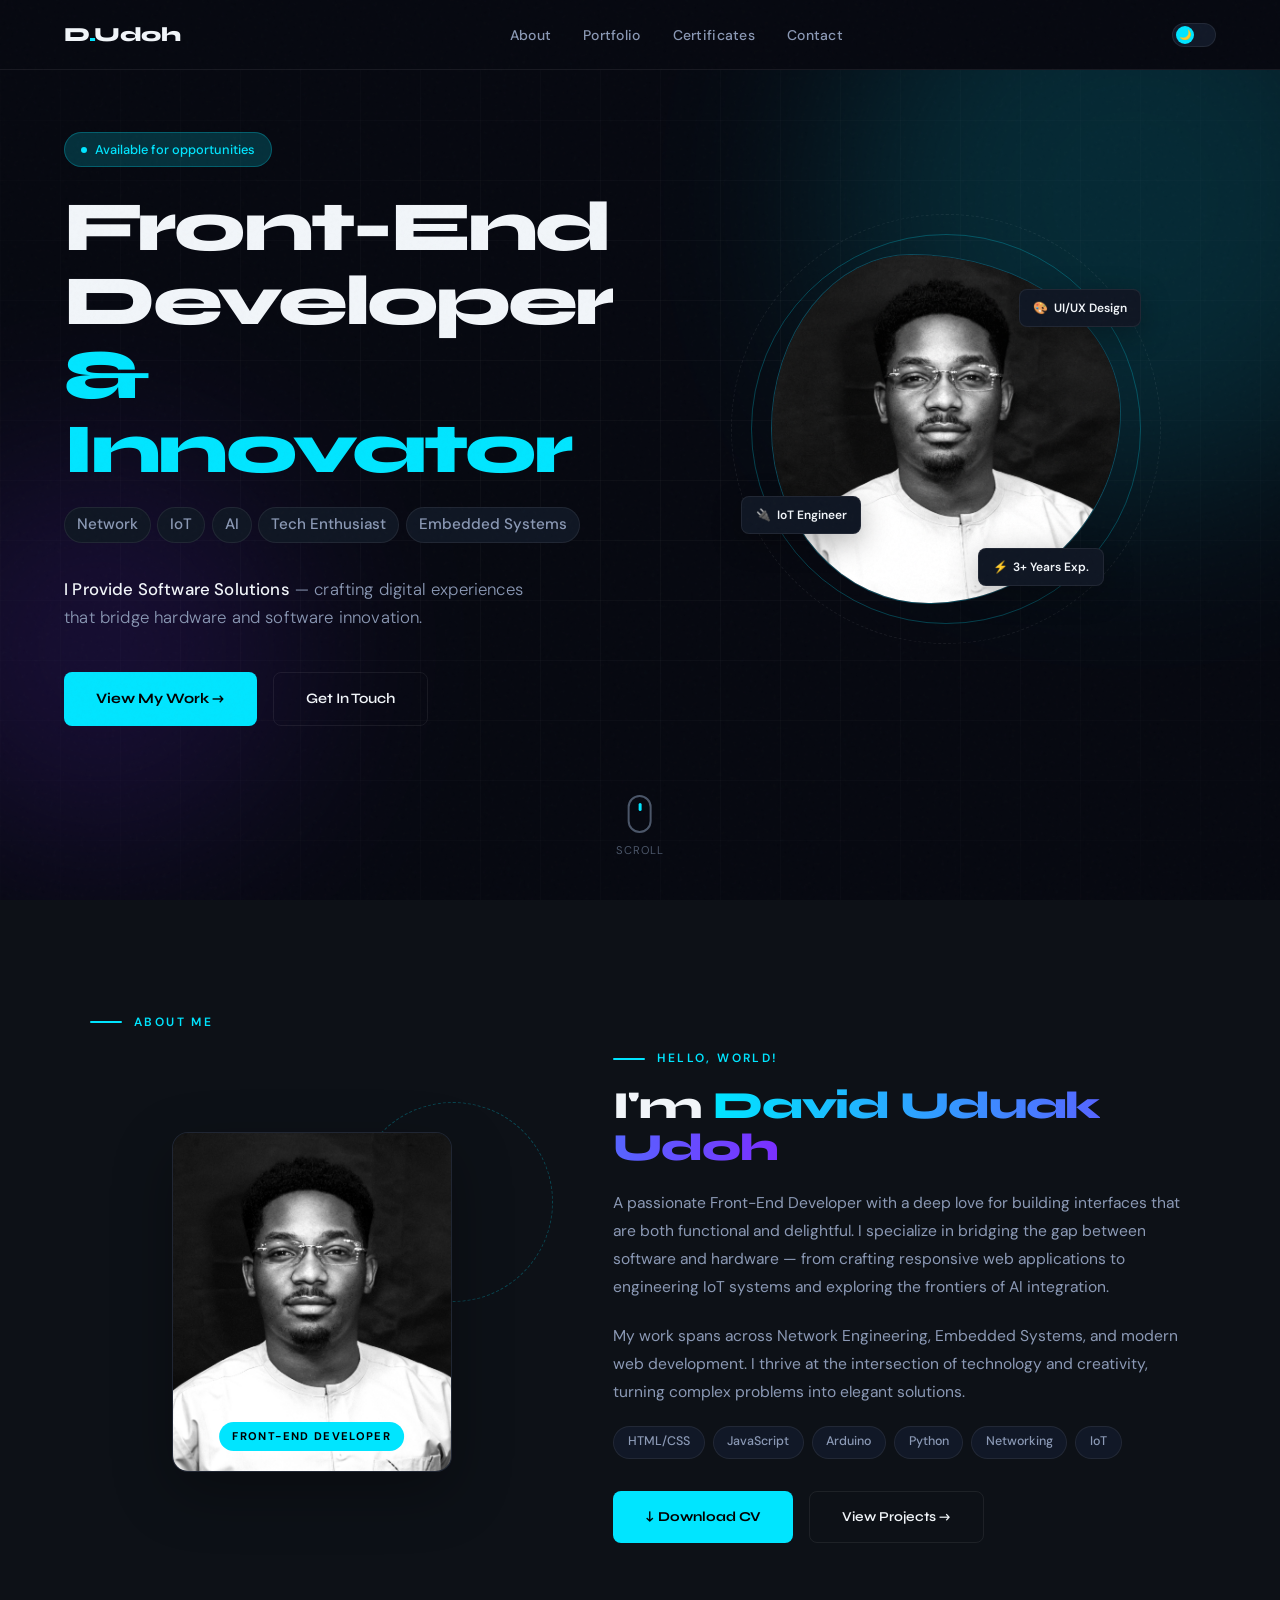
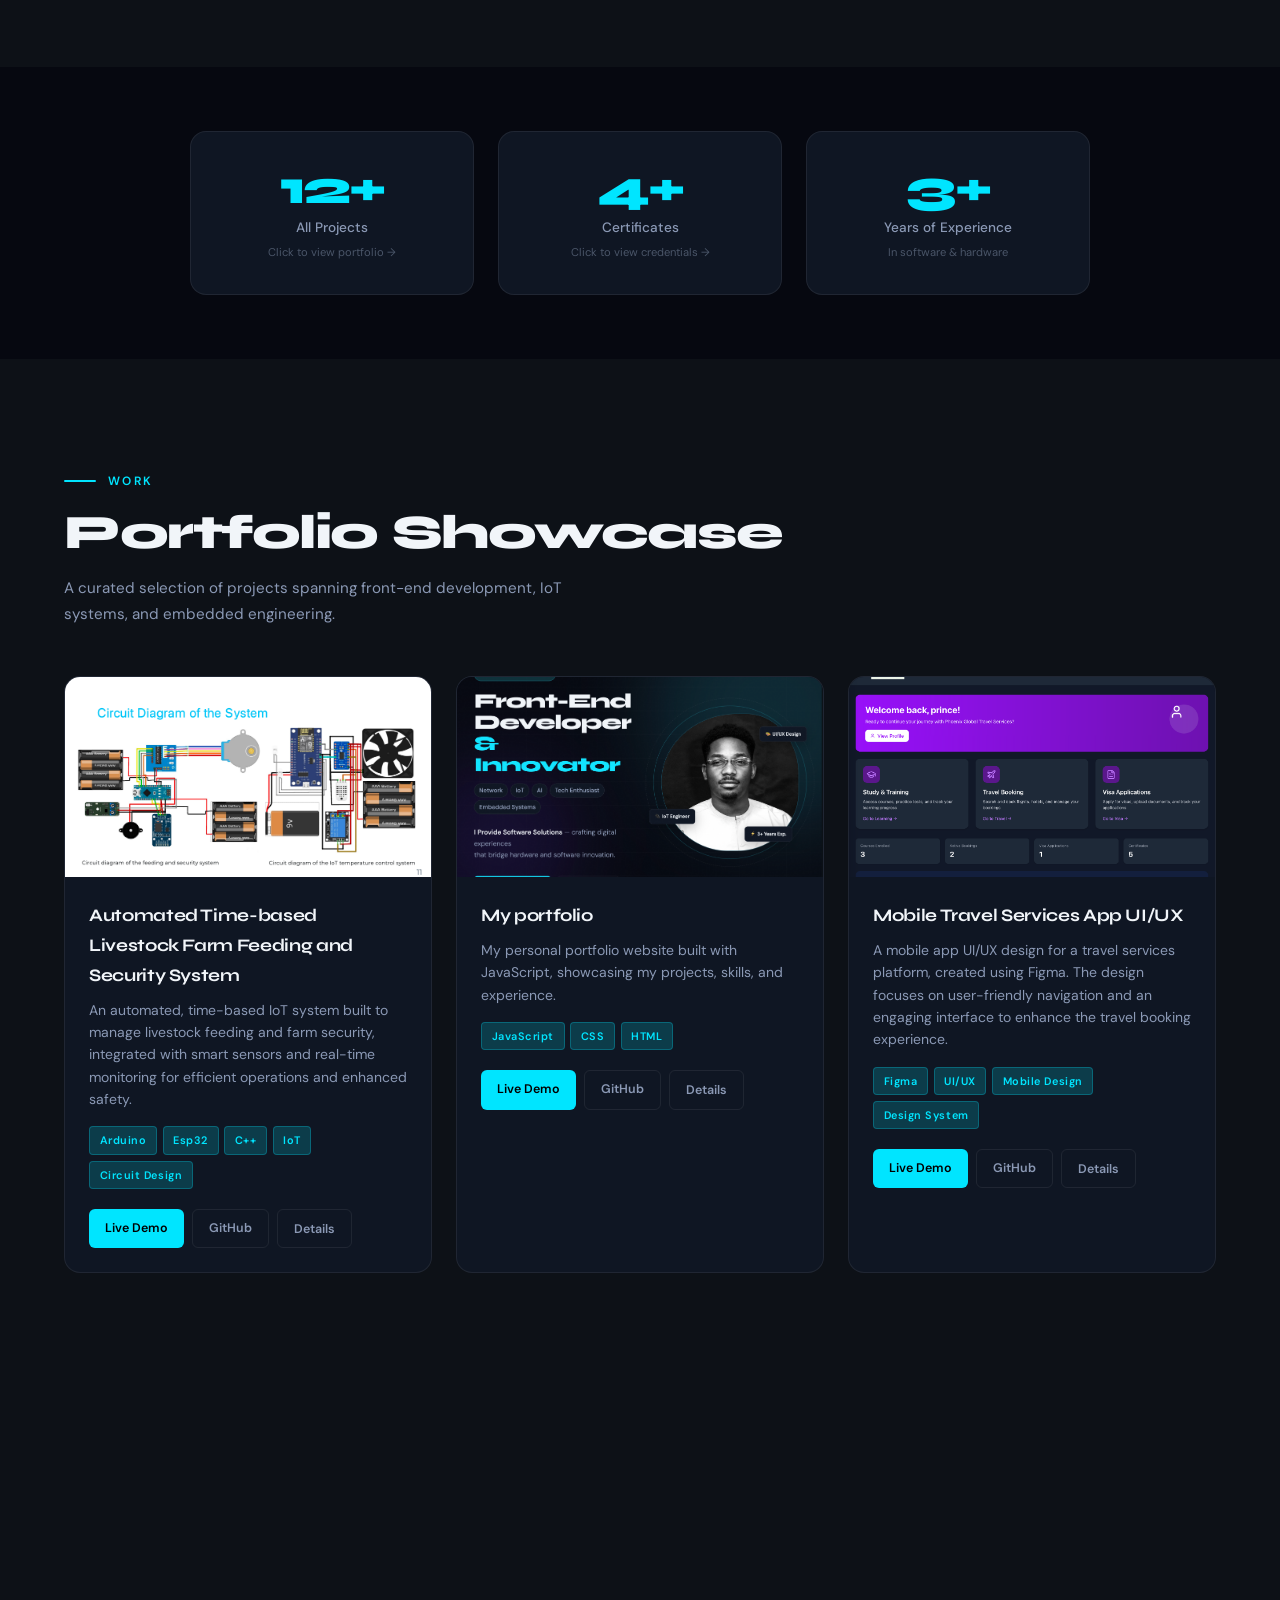
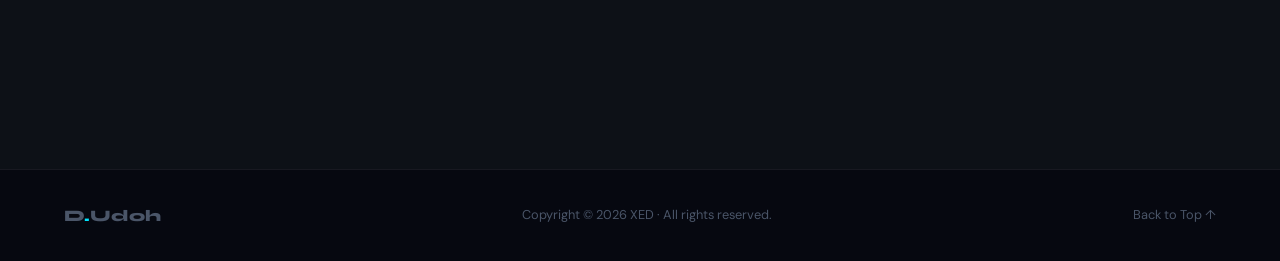
==== commit 6c62a3b2: "Add files via upload" ====
--- a/index.html
+++ b/index.html
@@ -2,7 +2,7 @@
 <html lang="en" data-theme="dark">
 <head>
   <meta charset="UTF-8">
-  <meta name="viewport" content="width=device-width, initial-scale=1.0">
+  <meta name="viewport" content="width=device-width, initial-scale=1.0, viewport-fit=cover">
   <title>Udoh, David Uduak — Developer</title>
 
   <link rel="icon" type="image/svg+xml" href="data:image/svg+xml,<svg xmlns='http://www.w3.org/2000/svg' viewBox='0 0 64 64'><rect width='64' height='64' rx='14' fill='%23060810'/><text x='50%25' y='54%25' dominant-baseline='middle' text-anchor='middle' font-family='Syne,sans-serif' font-weight='700' font-size='42' fill='%2300E5FF'>D</text></svg>">
@@ -343,25 +343,24 @@
           </div>
         </div>
 
-        <!-- Project 5 
+        <!-- Project 5 -->
         <div class="project-card reveal reveal-delay-1">
           <div class="project-img" style="background:linear-gradient(135deg,#1a100a,#3a2010)">
-            <div class="project-img-placeholder">🛒</div>
+            <img src="eventxed.png" alt="EventXed">
             <div class="project-overlay">
               <a href="#" class="btn-sm btn-sm-primary" target="_blank">Demo</a>
               <a href="#" class="btn-sm btn-sm-ghost"   target="_blank">⌥ Code</a>
             </div>
           </div>
           <div class="project-body">
-            <div class="project-title">E-Commerce Platform</div>
+            <div class="project-title">EventXed Event Listing Website</div>
             <p class="project-desc">
-              A fully-featured e-commerce web app with product listings, cart, payments via Paystack,
-              and admin dashboard with analytics.
+              A responsive event listing website built with Javascript and CSS. The platform allows users to browse and search for local events, with integration for ticket purchases.
             </p>
             <div class="project-tags">
-              <span class="project-tag">Next.js</span>
-              <span class="project-tag">TypeScript</span>
-              <span class="project-tag">Tailwind</span>
+              <span class="project-tag">Javascript</span>
+              <span class="project-tag">CSS</span>
+              <span class="project-tag">HTML</span>
               <span class="project-tag">Paystack</span>
             </div>
             <div class="project-actions">
@@ -370,7 +369,7 @@
               <button class="btn-sm btn-sm-ghost">Details</button>
             </div>
           </div>
-        </div> -->
+        </div> 
 
         <!-- Project 6 
         <div class="project-card reveal reveal-delay-2">
@@ -431,8 +430,6 @@
           </div>
         </div>
 
-
-
         <!-- Certificate 2 -->
           <div class="cert-card reveal reveal-delay-1" onclick="openCertModal('Alx Virtual Assistant','Alx Africa','2025','Alx','virtual-assistant-certificate.jpeg')">
             <div class="cert-badge" style="background:linear-gradient(135deg,#1a0a00,#3a2000)">
--- a/portfoliostyle.css
+++ b/portfoliostyle.css
@@ -94,12 +94,18 @@
   position: fixed;
   top: 0; left: 0; right: 0;
   z-index: 900;
-  padding: 0 5%;
-  height: 70px;
+  /* Extend into safe area (Dynamic Island / notch) */
+  padding-top: env(safe-area-inset-top, 0px);
+  padding-left: 5%;
+  padding-right: 5%;
+  padding-bottom: 0;
+  /* Height accounts for safe area */
+  min-height: calc(70px + env(safe-area-inset-top, 0px));
+  height: auto;
   display: flex;
   align-items: center;
   justify-content: space-between;
-  background: var(--nav-bg);
+  background: var(--bg);
   backdrop-filter: blur(20px);
   -webkit-backdrop-filter: blur(20px);
   border-bottom: 1px solid var(--border);
@@ -267,7 +273,7 @@
   min-height: 100vh;
   display: flex;
   align-items: center;
-  padding-top: 70px;
+  padding-top: calc(70px + env(safe-area-inset-top, 0px));
   position: relative;
   overflow: hidden;
 }
@@ -1482,7 +1488,7 @@
     display: flex;
     transform: translateY(-110%);
     background: var(--bg);
-    top: 70px;
+    top: calc(70px + env(safe-area-inset-top, 0px));
   }
   .mobile-nav.open { transform: translateY(0); }
 
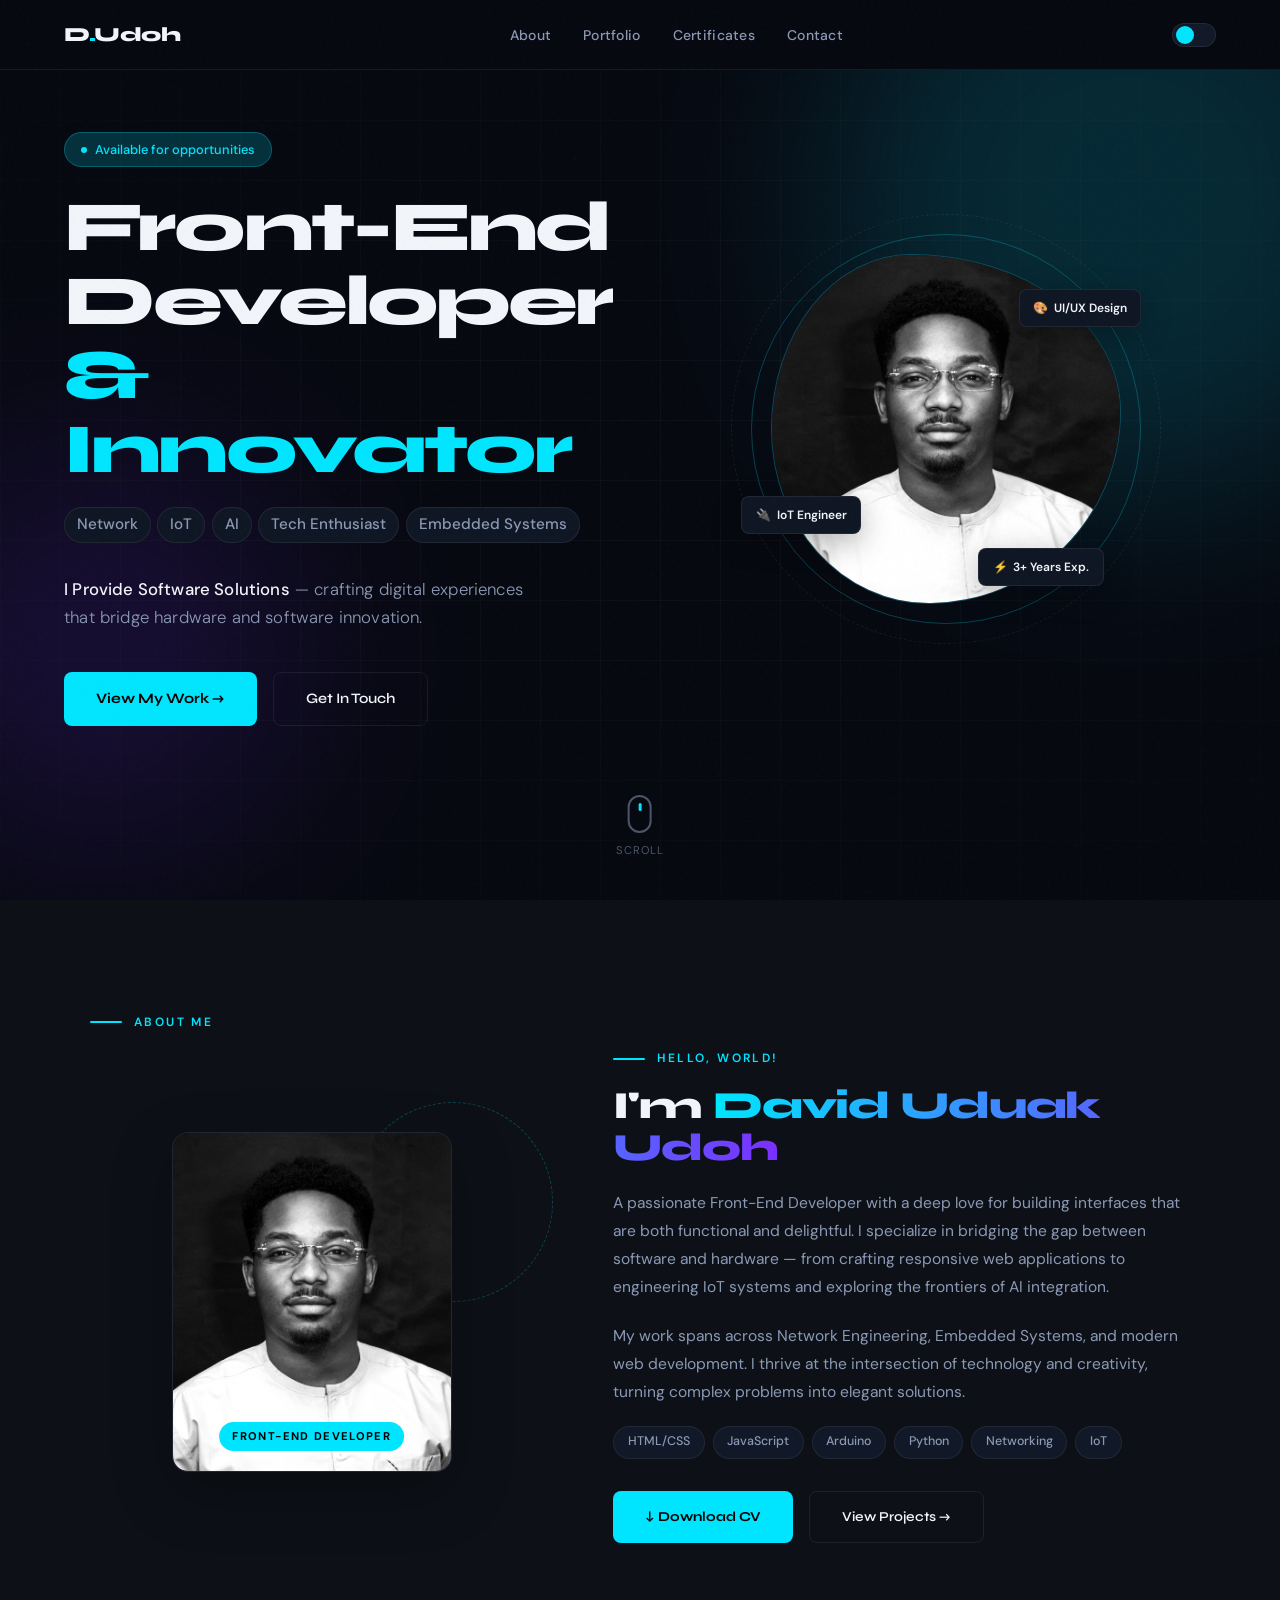
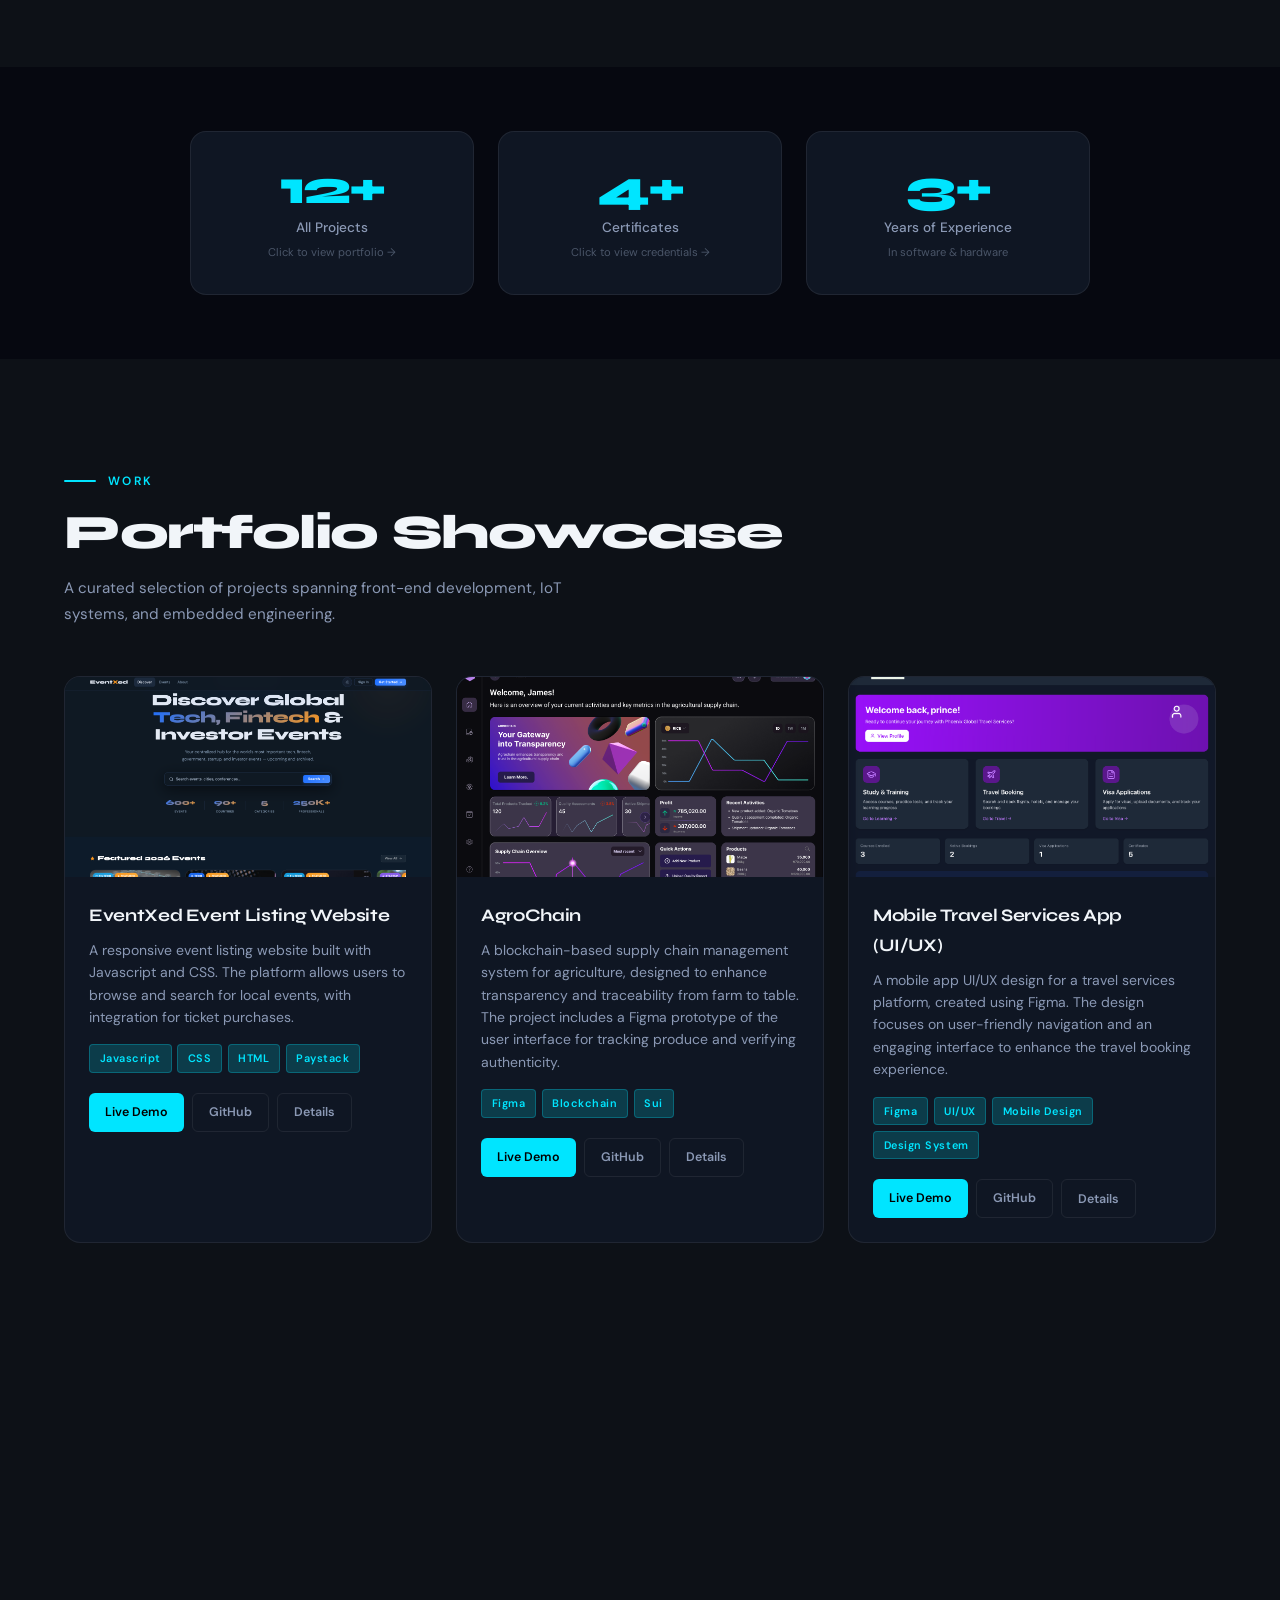
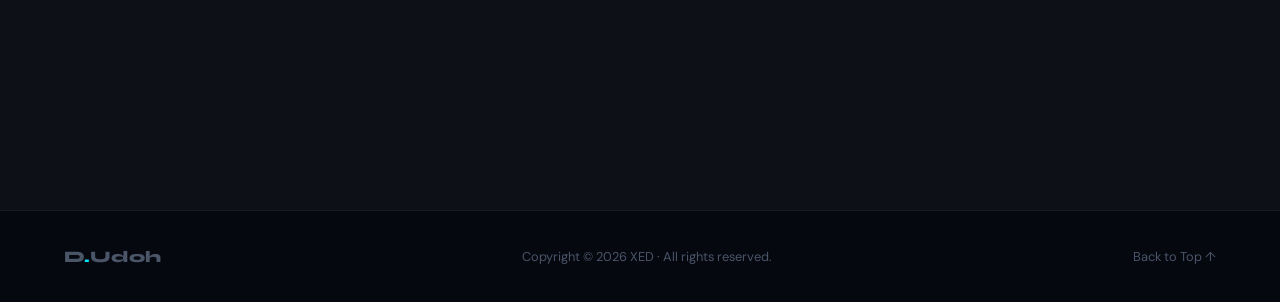
==== commit 56546893: "Add files via upload" ====
--- a/index.html
+++ b/index.html
@@ -29,7 +29,7 @@
     <div class="nav-right">
       <button class="theme-toggle" id="themeToggle" aria-label="Toggle theme">
         <div class="theme-toggle-thumb" id="themeThumb">
-          <span id="themeIcon">🌙</span>
+          <span id="themeIcon"><svg width="15" height="15"><use href="#i-moon"/></svg> </span>
         </div>
       </button>
       <button class="hamburger" id="hamburger" aria-label="Open menu">
@@ -231,7 +231,90 @@
 
       <div class="projects-grid" id="projectsGrid">
 
-        <!-- Project 1 -->
+        <!-- EVENTXED -->
+        <div class="project-card reveal reveal-delay-1">
+          <div class="project-img" style="background:linear-gradient(135deg,#1a100a,#3a2010)">
+            <img src="eventxed.png" alt="EventXed">
+            <div class="project-overlay">
+              <a href="https://eventxed.vercel.app/" class="btn-sm btn-sm-primary" target="_blank">Demo</a>
+              <a href="#" class="btn-sm btn-sm-ghost"   target="_blank">⌥ Code</a>
+            </div>
+          </div>
+          <div class="project-body">
+            <div class="project-title">EventXed Event Listing Website</div>
+            <p class="project-desc">
+              A responsive event listing website built with Javascript and CSS. The platform allows users to browse and search for local events, with integration for ticket purchases.
+            </p>
+            <div class="project-tags">
+              <span class="project-tag">Javascript</span>
+              <span class="project-tag">CSS</span>
+              <span class="project-tag">HTML</span>
+              <span class="project-tag">Paystack</span>
+            </div>
+            <div class="project-actions">
+              <a href="https://eventxed.vercel.app/" class="btn-sm btn-sm-primary" target="_blank">Live Demo</a>
+              <a href="#" class="btn-sm btn-sm-ghost"   target="_blank">GitHub</a>
+              <button class="btn-sm btn-sm-ghost">Details</button>
+            </div>
+          </div>
+        </div>   
+
+        <!-- AGROCHAIN -->
+        <div class="project-card reveal reveal-delay-3">
+          <div class="project-img" style="background:linear-gradient(135deg,#0a1a0f,#0d3320)">
+            <img src="agrochain.png" alt="AgroChain">
+            <div class="project-overlay">
+              <a href="#" class="btn-sm btn-sm-primary" target="_blank">Demo</a>
+              <a href="#" class="btn-sm btn-sm-ghost"   target="_blank">⌥ Code</a>
+            </div>
+          </div>
+          <div class="project-body">
+            <div class="project-title">AgroChain</div>
+            <p class="project-desc">
+              A blockchain-based supply chain management system for agriculture, designed to enhance transparency and traceability from farm to table. The project includes a Figma prototype of the user interface for tracking produce and verifying authenticity.
+            </p>
+            <div class="project-tags">
+              <span class="project-tag">Figma</span>
+              <span class="project-tag">Blockchain</span>
+              <span class="project-tag">Sui</span>
+            </div>
+            <div class="project-actions">
+              <a href="#" class="btn-sm btn-sm-primary" target="_blank">Live Demo</a>
+              <a href="#" class="btn-sm btn-sm-ghost"   target="_blank">GitHub</a>
+              <button class="btn-sm btn-sm-ghost">Details</button>
+            </div>
+          </div>
+        </div>
+
+        <!-- PHOENIX APP -->
+        <div class="project-card reveal reveal-delay-2">
+          <div class="project-img" style="background:linear-gradient(135deg,#1a0a2e,#2d1060)">
+            <img src="phoenixapp1.png" alt="Phoenix Travel App">
+            <div class="project-overlay">
+              <a href="#" class="btn-sm btn-sm-primary" target="_blank">Demo</a>
+              <a href="#" class="btn-sm btn-sm-ghost"   target="_blank">⌥ Code</a>
+            </div>
+          </div>
+          <div class="project-body">
+            <div class="project-title">Mobile Travel Services App (UI/UX)</div>
+            <p class="project-desc">
+              A mobile app UI/UX design for a travel services platform, created using Figma. The design focuses on user-friendly navigation and an engaging interface to enhance the travel booking experience.
+            </p>
+            <div class="project-tags">
+              <span class="project-tag">Figma</span>
+              <span class="project-tag">UI/UX</span>
+              <span class="project-tag">Mobile Design</span>
+              <span class="project-tag">Design System</span>
+            </div>
+            <div class="project-actions">
+              <a href="#" class="btn-sm btn-sm-primary" target="_blank">Live Demo</a>
+              <a href="#" class="btn-sm btn-sm-ghost"   target="_blank">GitHub</a>
+              <button class="btn-sm btn-sm-ghost">Details</button>
+            </div>
+          </div>
+        </div>
+
+        <!-- FARM FEEDER -->
         <div class="project-card reveal">
           <div class="project-img">
             <img src="farmfeeder.png" alt="Livestock Farm Feeding System">
@@ -260,12 +343,12 @@
           </div>
         </div>
 
-        <!-- Project 2 -->
+        <!-- MY PORTFOLIO -->
         <div class="project-card reveal reveal-delay-1">
           <div class="project-img" style="background:linear-gradient(135deg,#0d1b2a,#1a3a5c)">
             <img src="myportfolio.png" alt="My portfolio">
             <div class="project-overlay">
-              <a href="#" class="btn-sm btn-sm-primary" target="_blank">Demo</a>
+              <a href="https://david-udoh-portfolio.vercel.app/" class="btn-sm btn-sm-primary" target="_blank">Demo</a>
               <a href="#" class="btn-sm btn-sm-ghost"   target="_blank">⌥ Code</a>
             </div>
           </div>
@@ -278,98 +361,15 @@
               <span class="project-tag">JavaScript</span> 
               <span class="project-tag">CSS</span>
               <span class="project-tag">HTML</span>
-            <!--<span class="project-tag">D3.js</span>-->
             </div>
             <div class="project-actions">
-              <a href="#" class="btn-sm btn-sm-primary" target="_blank">Live Demo</a>
+              <a href="https://david-udoh-portfolio.vercel.app/" class="btn-sm btn-sm-primary" target="_blank">Live Demo</a>
               <a href="https://github.com/XavierEDe/Portfolio.git" class="btn-sm btn-sm-ghost"   target="_blank">GitHub</a>
               <button class="btn-sm btn-sm-ghost" onclick="window.open('https://david-udoh-portfolio.vercel.app/', '_blank')">Details</button>
             </div>
           </div>
         </div>
 
-        <!-- Project 3 -->
-        <div class="project-card reveal reveal-delay-2">
-          <div class="project-img" style="background:linear-gradient(135deg,#1a0a2e,#2d1060)">
-            <img src="phoenixapp1.png" alt="Phoenix Travel App">
-            <div class="project-overlay">
-              <a href="#" class="btn-sm btn-sm-primary" target="_blank">Demo</a>
-              <a href="#" class="btn-sm btn-sm-ghost"   target="_blank">⌥ Code</a>
-            </div>
-          </div>
-          <div class="project-body">
-            <div class="project-title">Mobile Travel Services App UI/UX</div>
-            <p class="project-desc">
-              A mobile app UI/UX design for a travel services platform, created using Figma. The design focuses on user-friendly navigation and an engaging interface to enhance the travel booking experience.
-            </p>
-            <div class="project-tags">
-              <span class="project-tag">Figma</span>
-              <span class="project-tag">UI/UX</span>
-              <span class="project-tag">Mobile Design</span>
-              <span class="project-tag">Design System</span>
-            </div>
-            <div class="project-actions">
-              <a href="#" class="btn-sm btn-sm-primary" target="_blank">Live Demo</a>
-              <a href="#" class="btn-sm btn-sm-ghost"   target="_blank">GitHub</a>
-              <button class="btn-sm btn-sm-ghost">Details</button>
-            </div>
-          </div>
-        </div>
-
-        <!-- Project 4 -->
-        <div class="project-card reveal reveal-delay-3">
-          <div class="project-img" style="background:linear-gradient(135deg,#0a1a0f,#0d3320)">
-            <img src="agrochain.png" alt="AgroChain">
-            <div class="project-overlay">
-              <a href="#" class="btn-sm btn-sm-primary" target="_blank">Demo</a>
-              <a href="#" class="btn-sm btn-sm-ghost"   target="_blank">⌥ Code</a>
-            </div>
-          </div>
-          <div class="project-body">
-            <div class="project-title">AgroChain</div>
-            <p class="project-desc">
-              A blockchain-based supply chain management system for agriculture, designed to enhance transparency and traceability from farm to table. The project includes a Figma prototype of the user interface for tracking produce and verifying authenticity.
-            </p>
-            <div class="project-tags">
-              <span class="project-tag">Figma</span>
-              <span class="project-tag">Blockchain</span>
-              <span class="project-tag">Sui</span>
-            </div>
-            <div class="project-actions">
-              <a href="#" class="btn-sm btn-sm-primary" target="_blank">Live Demo</a>
-              <a href="#" class="btn-sm btn-sm-ghost"   target="_blank">GitHub</a>
-              <button class="btn-sm btn-sm-ghost">Details</button>
-            </div>
-          </div>
-        </div>
-
-        <!-- Project 5 -->
-        <div class="project-card reveal reveal-delay-1">
-          <div class="project-img" style="background:linear-gradient(135deg,#1a100a,#3a2010)">
-            <img src="eventxed.png" alt="EventXed">
-            <div class="project-overlay">
-              <a href="#" class="btn-sm btn-sm-primary" target="_blank">Demo</a>
-              <a href="#" class="btn-sm btn-sm-ghost"   target="_blank">⌥ Code</a>
-            </div>
-          </div>
-          <div class="project-body">
-            <div class="project-title">EventXed Event Listing Website</div>
-            <p class="project-desc">
-              A responsive event listing website built with Javascript and CSS. The platform allows users to browse and search for local events, with integration for ticket purchases.
-            </p>
-            <div class="project-tags">
-              <span class="project-tag">Javascript</span>
-              <span class="project-tag">CSS</span>
-              <span class="project-tag">HTML</span>
-              <span class="project-tag">Paystack</span>
-            </div>
-            <div class="project-actions">
-              <a href="#" class="btn-sm btn-sm-primary" target="_blank">Live Demo</a>
-              <a href="#" class="btn-sm btn-sm-ghost"   target="_blank">GitHub</a>
-              <button class="btn-sm btn-sm-ghost">Details</button>
-            </div>
-          </div>
-        </div> 
 
         <!-- Project 6 
         <div class="project-card reveal reveal-delay-2">
--- a/portfoliostyle.css
+++ b/portfoliostyle.css
@@ -38,7 +38,7 @@
   --accent-glow: rgba(0,110,223,0.12);
 }
 
-/* ===== RESET & BASE ===== */
+/*  RESET & BASE  */
 *, *::before, *::after {
   box-sizing: border-box;
   margin: 0;
@@ -73,7 +73,7 @@
   list-style: none;
 }
 
-/* ===== NOISE TEXTURE OVERLAY ===== */
+/*  NOISE TEXTURE OVERLAY  */
 body::before {
   content: '';
   position: fixed;
@@ -84,12 +84,12 @@
   opacity: 0.5;
 }
 
-/* ===== SCROLLBAR ===== */
+/*  SCROLLBAR  */
 ::-webkit-scrollbar { width: 5px; }
 ::-webkit-scrollbar-track { background: var(--bg-2); }
 ::-webkit-scrollbar-thumb { background: var(--accent); border-radius: 10px; }
 
-/* ===== NAVBAR ===== */
+/*  NAVBAR  */
 nav {
   position: fixed;
   top: 0; left: 0; right: 0;
@@ -159,7 +159,7 @@
   gap: 1rem;
 }
 
-/* ===== THEME TOGGLE ===== */
+/*  THEME TOGGLE  */
 .theme-toggle {
   width: 44px; height: 24px;
   background: var(--bg-3);
@@ -187,8 +187,9 @@
 [data-theme="light"] .theme-toggle-thumb {
   transform: translateX(20px);
 }
-
-/* ===== HAMBURGER ===== */
+  
+
+/*  HAMBURGER  */
 .hamburger {
   display: none;
   flex-direction: column;
@@ -207,7 +208,7 @@
   transition: transform var(--transition), opacity var(--transition);
 }
 
-/* ===== MOBILE NAV ===== */
+/*  MOBILE NAV  */
 .mobile-nav {
   display: none;
   position: fixed;
@@ -236,7 +237,7 @@
 
 .mobile-nav a:hover { color: var(--accent); }
 
-/* ===== SECTIONS ===== */
+/*  SECTIONS  */
 section { padding: 7rem 5%; }
 
 .section-label {
@@ -268,7 +269,7 @@
   margin-bottom: 1rem;
 }
 
-/* ===== HERO ===== */
+/*  HERO  */
 #hero {
   min-height: 100vh;
   display: flex;
@@ -440,7 +441,7 @@
   opacity: 0;
 }
 
-/* ===== BUTTONS ===== */
+/*  BUTTONS  */
 .btn-primary {
   padding: 0.85rem 2rem;
   background: var(--accent);
@@ -484,7 +485,7 @@
   transform: translateY(-2px);
 }
 
-/* ===== HERO VISUAL ===== */
+/*  HERO VISUAL  */
 .hero-visual {
   display: flex;
   justify-content: center;
@@ -577,7 +578,7 @@
   50% { transform: translateY(10px); }
 }
 
-/* ===== SCROLL INDICATOR ===== */
+/*  SCROLL INDICATOR  */
 .scroll-indicator {
   position: absolute;
   bottom: 2.5rem;
@@ -619,7 +620,7 @@
   100% { transform: translateY(16px); opacity: 0; }
 }
 
-/* ===== ABOUT ===== */
+/*  ABOUT  */
 #about { background: var(--bg-2); }
 
 .about-grid {
@@ -747,7 +748,7 @@
   font-size: 0.85rem;
 }
 
-/* ===== STATS ===== */
+/*  STATS  */
 #stats {
   background: var(--bg);
   padding: 4rem 5%;
@@ -817,7 +818,7 @@
   margin-top: 0.25rem;
 }
 
-/* ===== PORTFOLIO ===== */
+/*  PORTFOLIO  */
 #projects { background: var(--bg-2); }
 
 .projects-grid {
@@ -956,7 +957,7 @@
 
 .btn-sm-ghost:hover { border-color: var(--accent); color: var(--accent); }
 
-/* ===== CERTIFICATES ===== */
+/*  CERTIFICATES  */
 #certificates { background: var(--bg); }
 
 .certs-grid {
@@ -1032,7 +1033,7 @@
   color: var(--text-3);
 }
 
-/* ===== CONTACT ===== */
+/*  CONTACT  */
 #contact { background: var(--bg-2); }
 
 .contact-wrap {
@@ -1110,7 +1111,7 @@
   box-shadow: 0 6px 20px rgba(0,229,255,0.3);
 }
 
-/* ===== CONTACT FORM ===== */
+/*  CONTACT FORM  */
 .contact-form {
   display: flex;
   flex-direction: column;
@@ -1190,7 +1191,7 @@
   gap: 0.5rem;
 }
 
-/* ===== FOOTER ===== */
+/*  FOOTER  */
 footer {
   background: var(--bg);
   border-top: 1px solid var(--border);
@@ -1220,7 +1221,7 @@
 
 .footer-back:hover { color: var(--accent); }
 
-/* ===== GLOBAL ANIMATIONS ===== */
+/*  GLOBAL ANIMATIONS  */
 @keyframes fadeUp {
   from { opacity: 0; transform: translateY(30px); }
   to   { opacity: 1; transform: translateY(0); }
@@ -1246,7 +1247,7 @@
 
 
 
-/* ===== CERTIFICATE MODAL ===== */
+/*  CERTIFICATE MODAL  */
 .cert-card { cursor: pointer; }
 
 .cert-modal-overlay {
@@ -1462,7 +1463,7 @@
   overflow: hidden;
 }
 
-/* ===== RESPONSIVE ===== */
+/*  RESPONSIVE  */
 @media (max-width: 900px) {
   .hero-inner        { grid-template-columns: 1fr; text-align: center; }
   .hero-visual       { display: none; }
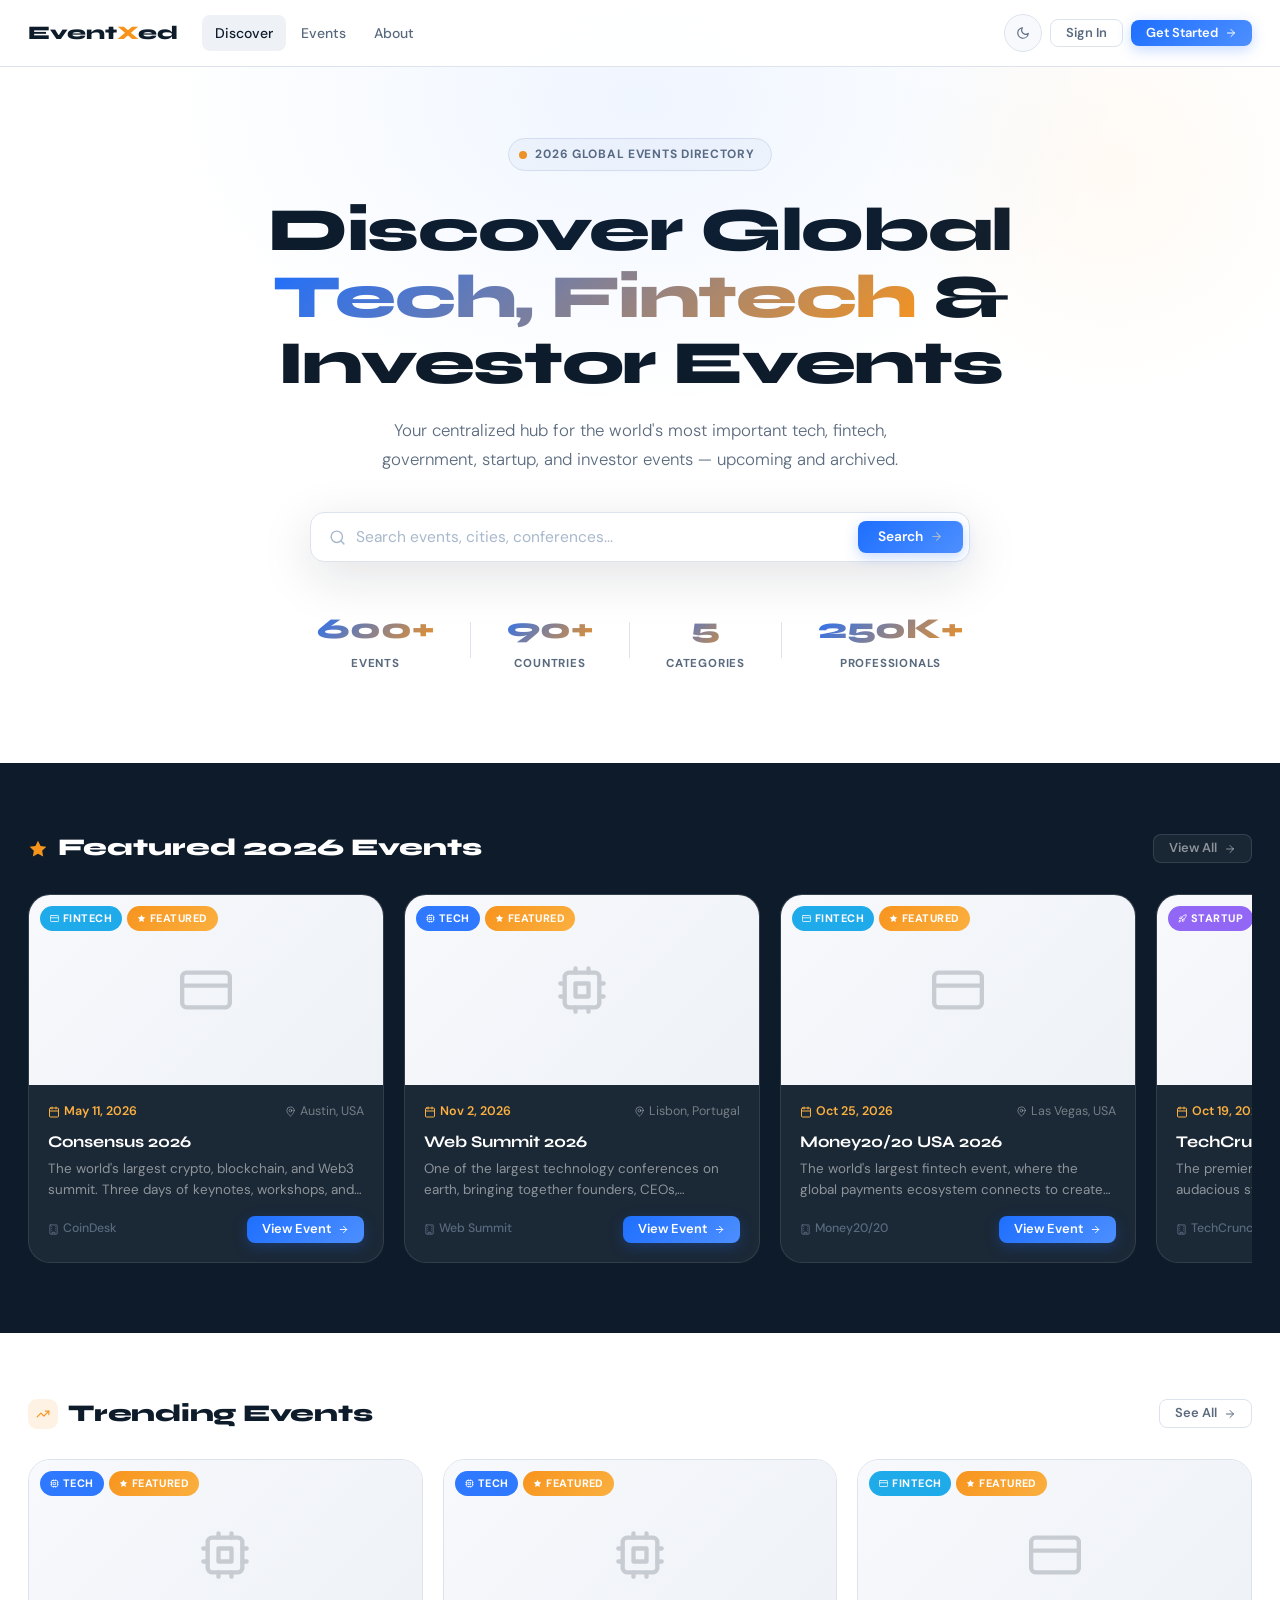
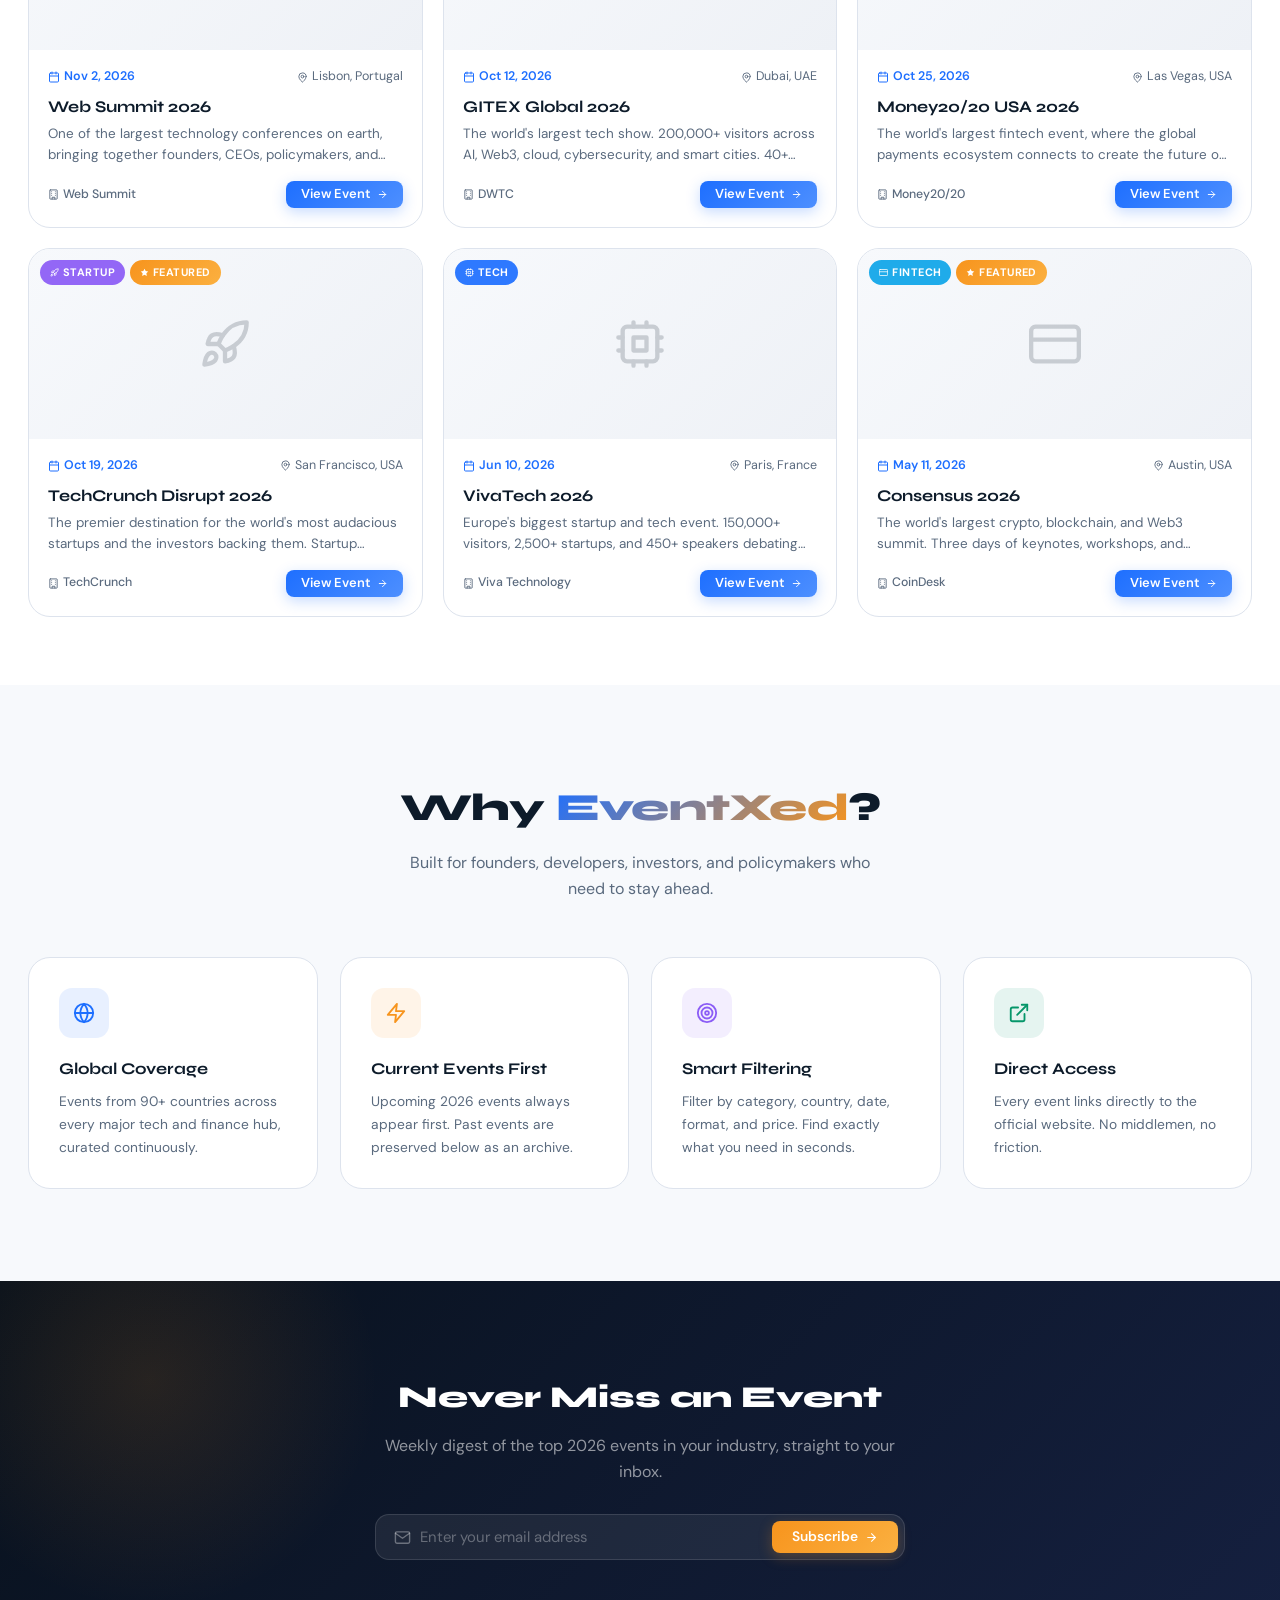
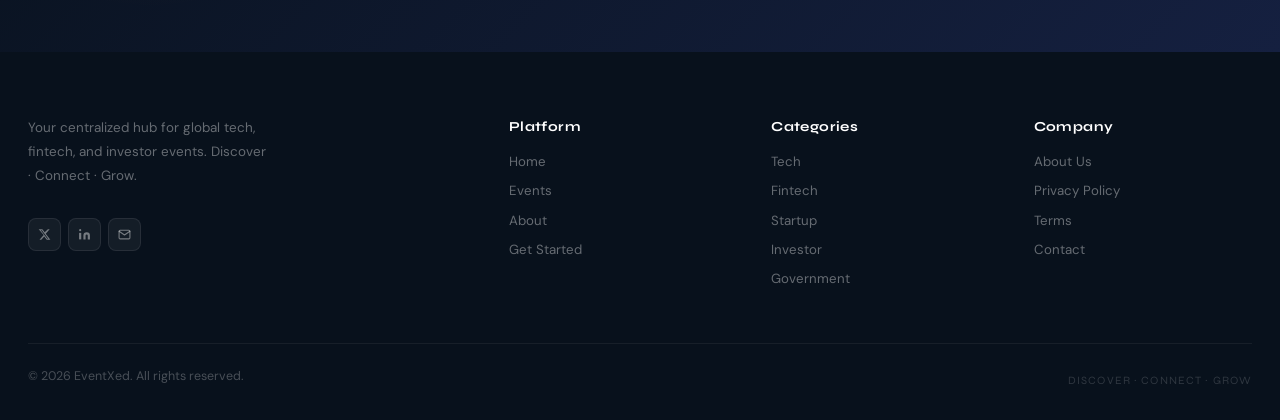
==== commit 9b95e8a6: "Add files via upload" ====
--- a/index.html
+++ b/index.html
@@ -1,659 +1,509 @@
 <!DOCTYPE html>
-<html lang="en" data-theme="dark">
+<html lang="en" data-theme="light">
 <head>
-  <meta charset="UTF-8">
-  <meta name="viewport" content="width=device-width, initial-scale=1.0, viewport-fit=cover">
-  <title>Udoh, David Uduak — Developer</title>
-
-  <link rel="icon" type="image/svg+xml" href="data:image/svg+xml,<svg xmlns='http://www.w3.org/2000/svg' viewBox='0 0 64 64'><rect width='64' height='64' rx='14' fill='%23060810'/><text x='50%25' y='54%25' dominant-baseline='middle' text-anchor='middle' font-family='Syne,sans-serif' font-weight='700' font-size='42' fill='%2300E5FF'>D</text></svg>">
-
-  <link rel="stylesheet" href="portfoliostyle.css">
-
-  <link rel="preconnect" href="https://fonts.googleapis.com">
-  <link rel="preconnect" href="https://fonts.gstatic.com" crossorigin>
-  <link href="https://fonts.googleapis.com/css2?family=Syne:wght@400;600;700;800&family=DM+Sans:ital,opsz,wght@0,9..40,300;0,9..40,400;0,9..40,500;1,9..40,300&display=swap" rel="stylesheet">
-
+<meta charset="UTF-8">
+<meta name="viewport" content="width=device-width, initial-scale=1.0">
+<title>EventXed — Discover Global Tech, Fintech & Investor Events</title>
+<link rel="icon" type="image/png" sizes="60x60" href="EventXedLogo2.png">
+
+<link rel="preconnect" href="https://fonts.googleapis.com">
+<link href="https://fonts.googleapis.com/css2?family=Syne:wght@400;600;700;800&family=DM+Sans:opsz,wght@9..40,300;9..40,400;9..40,500;9..40,600&display=swap" rel="stylesheet">
+<link rel="stylesheet" href="eventxed.css">
 </head>
 <body>
 
-  <nav id="navbar">
-    <a href="#hero" class="nav-logo">D<span>.</span>Udoh</a>
-
-    <ul class="nav-links">
-      <li><a href="#about">About</a></li>
-      <li><a href="#projects">Portfolio</a></li>
-      <li><a href="#certificates">Certificates</a></li>
-      <li><a href="#contact">Contact</a></li>
-    </ul>
-
-    <div class="nav-right">
-      <button class="theme-toggle" id="themeToggle" aria-label="Toggle theme">
-        <div class="theme-toggle-thumb" id="themeThumb">
-          <span id="themeIcon"><svg width="15" height="15"><use href="#i-moon"/></svg> </span>
+<!-- NAV -->
+<nav>
+  <div class="nav-inner">
+    <div class="nav-logo" onclick="gotoSection('home')">
+      <img src="/mnt/user-data/uploads/EventXed.png" alt="EventXed" onerror="this.style.display='none';document.querySelector('.nav-logo-fb').style.display='block'">
+      <span class="nav-logo-fb">Event<span>X</span>ed</span>
+    </div>
+    <div class="nav-links">
+      <a class="active" onclick="gotoSection('home')">Discover</a>
+      <a onclick="gotoSection('events')">Events</a>
+      <a onclick="gotoSection('about')">About</a>
+    </div>
+    <div class="nav-right" id="navRight">
+      <button class="icon-btn" id="themeBtn" title="Toggle theme"><svg width="15" height="15"><use href="#i-moon"/></svg></button>
+      <button class="btn btn-ghost btn-sm" onclick="gotoSection('signin')">Sign In</button>
+      <button class="btn btn-primary btn-sm" onclick="gotoSection('signup')">Get Started <svg width="12" height="12"><use href="#i-arrow"/></svg></button>
+    </div>
+  </div>
+</nav>
+
+<!-- HOME -->
+<div id="sec-home">
+<section class="hero">
+  <div class="hero-badge"><span class="pulse"></span>2026 Global Events Directory</div>
+  <h1>Discover Global <span class="hl">Tech, Fintech</span> &amp; Investor Events</h1>
+  <p>Your centralized hub for the world's most important tech, fintech, government, startup, and investor events — upcoming and archived.</p>
+  <div class="search-bar">
+    <svg width="17" height="17"><use href="#i-search"/></svg>
+    <input type="text" id="heroSearch" placeholder="Search events, cities, conferences..." oninput="currentSearch=this.value" onkeydown="if(event.key==='Enter')gotoSection('events')">
+    <button class="btn btn-primary" onclick="gotoSection('events')">Search <svg width="13" height="13"><use href="#i-arrow"/></svg></button>
+  </div>
+  <div class="hero-stats">
+    <div class="stat"><div class="num">600+</div><div class="lbl">Events</div></div>
+    <div class="stat-div"></div>
+    <div class="stat"><div class="num">90+</div><div class="lbl">Countries</div></div>
+    <div class="stat-div"></div>
+    <div class="stat"><div class="num">5</div><div class="lbl">Categories</div></div>
+    <div class="stat-div"></div>
+    <div class="stat"><div class="num">250K+</div><div class="lbl">Professionals</div></div>
+  </div>
+</section>
+
+<section class="feat-section">
+  <div class="feat-inner">
+    <div class="feat-hdr">
+      <h2 class="feat-title"><svg width="20" height="20" style="color:var(--orange)"><use href="#i-star"/></svg> Featured 2026 Events</h2>
+      <button onclick="gotoSection('events')" class="btn btn-sm" style="color:rgba(255,255,255,.5);border:1px solid rgba(255,255,255,.12);background:rgba(255,255,255,.05)">View All <svg width="12" height="12"><use href="#i-arrow"/></svg></button>
+    </div>
+    <div class="carousel" id="featCarousel"></div>
+  </div>
+</section>
+
+<section class="section" style="padding-top:62px">
+  <div class="sec-hdr">
+    <h2 class="sec-title"><span class="t-icon" style="background:rgba(247,148,29,.12)"><svg width="14" height="14" style="color:var(--orange)"><use href="#i-trend"/></svg></span>Trending Events</h2>
+    <button onclick="gotoSection('events')" class="btn btn-ghost btn-sm">See All <svg width="12" height="12"><use href="#i-arrow"/></svg></button>
+  </div>
+  <div class="egrid" id="trendGrid"></div>
+</section>
+
+<section class="why-section">
+  <div class="why-inner">
+    <h2>Why <span class="hl">EventXed</span>?</h2>
+    <p>Built for founders, developers, investors, and policymakers who need to stay ahead.</p>
+    <div class="wgrid">
+      <div class="wcard"><div class="wicon" style="background:rgba(30,111,255,.1)"><svg width="22" height="22" style="color:var(--blue)"><use href="#i-globe"/></svg></div><h3>Global Coverage</h3><p>Events from 90+ countries across every major tech and finance hub, curated continuously.</p></div>
+      <div class="wcard"><div class="wicon" style="background:rgba(247,148,29,.1)"><svg width="22" height="22" style="color:var(--orange)"><use href="#i-zap"/></svg></div><h3>Current Events First</h3><p>Upcoming 2026 events always appear first. Past events are preserved below as an archive.</p></div>
+      <div class="wcard"><div class="wicon" style="background:rgba(139,92,246,.1)"><svg width="22" height="22" style="color:#8b5cf6"><use href="#i-target"/></svg></div><h3>Smart Filtering</h3><p>Filter by category, country, date, format, and price. Find exactly what you need in seconds.</p></div>
+      <div class="wcard"><div class="wicon" style="background:rgba(5,150,105,.1)"><svg width="22" height="22" style="color:#059669"><use href="#i-ext"/></svg></div><h3>Direct Access</h3><p>Every event links directly to the official website. No middlemen, no friction.</p></div>
+    </div>
+  </div>
+</section>
+
+<section class="nl">
+  <div class="nl-inner">
+    <h2>Never Miss an Event</h2>
+    <p>Weekly digest of the top 2026 events in your industry, straight to your inbox.</p>
+    <div class="nl-form">
+      <svg width="17" height="17" style="color:rgba(255,255,255,.35)"><use href="#i-mail"/></svg>
+      <input type="email" placeholder="Enter your email address">
+      <button class="btn btn-orange" onclick="showToast('Subscribed! Watch your inbox.')">Subscribe <svg width="13" height="13"><use href="#i-arrow"/></svg></button>
+    </div>
+  </div>
+</section>
+
+<footer><div class="fi">
+  <div class="fgrid">
+    <div class="fbrand">
+      <img src="EventXedLogo3ng.png" alt="EventXed" onerror="this.style.display='none'">
+      <p>Your centralized hub for global tech, fintech, and investor events. Discover · Connect · Grow.</p>
+      <div class="fsocs"><a class="fsoc"><svg width="13" height="13"><use href="#i-tw"/></svg></a><a class="fsoc"><svg width="13" height="13"><use href="#i-linkedin"/></svg></a><a class="fsoc"><svg width="13" height="13"><use href="#i-mail"/></svg></a></div>
+    </div>
+    <div class="fcol"><h4>Platform</h4><a onclick="gotoSection('home')">Home</a><a onclick="gotoSection('events')">Events</a><a onclick="gotoSection('about')">About</a><a onclick="gotoSection('signup')">Get Started</a></div>
+    <div class="fcol"><h4>Categories</h4><a onclick="filterCat('Tech')">Tech</a><a onclick="filterCat('Fintech')">Fintech</a><a onclick="filterCat('Startup')">Startup</a><a onclick="filterCat('Investor')">Investor</a><a onclick="filterCat('Government')">Government</a></div>
+    <div class="fcol"><h4>Company</h4><a onclick="gotoSection('about')">About Us</a><a>Privacy Policy</a><a>Terms</a><a>Contact</a></div>
+  </div>
+  <div class="fbot"><p>&copy; 2026 EventXed. All rights reserved.</p><span class="ftag">Discover &middot; Connect &middot; Grow</span></div>
+</div></footer>
+</div>
+
+<!-- EVENTS -->
+<div id="sec-events" style="display:none;padding-top:90px">
+  <div style="max-width:1300px;margin:0 auto;padding:36px 28px 0">
+    <h1 style="font-family:'Syne',sans-serif;font-size:1.95rem;font-weight:800;margin-bottom:5px;letter-spacing:-.02em">All Events</h1>
+    <p style="color:var(--muted)">Upcoming 2026 events first — archived past events below</p>
+  </div>
+  <div class="cat-wrap" id="catChips"></div>
+  <div class="filters-bar">
+    <svg width="14" height="14" style="color:var(--muted)"><use href="#i-filter"/></svg>
+    <select class="fsel" id="cFilter" onchange="applyFilters()"><option value="">All Countries</option><option>USA</option><option>UK</option><option>UAE</option><option>Germany</option><option>Singapore</option><option>France</option><option>Nigeria</option><option>India</option><option>Canada</option><option>Portugal</option><option>Finland</option><option>Kenya</option><option>Netherlands</option><option>Switzerland</option><option>Japan</option></select>
+    <select class="fsel" id="mFilter" onchange="applyFilters()"><option value="">All Months</option><option>January</option><option>February</option><option>March</option><option>April</option><option>May</option><option>June</option><option>July</option><option>August</option><option>September</option><option>October</option><option>November</option><option>December</option></select>
+    <select class="fsel" id="fmFilter" onchange="applyFilters()"><option value="">All Formats</option><option>In-Person</option><option>Virtual</option><option>Hybrid</option></select>
+    <select class="fsel" id="prFilter" onchange="applyFilters()"><option value="">All Prices</option><option>Free</option><option>Paid</option></select>
+    <select class="fsel" id="tFilter" onchange="applyFilters()"><option value="">Upcoming + Past</option><option value="upcoming">Upcoming Only</option><option value="past">Past Only</option></select>
+    <span style="margin-left:auto;font-size:.83rem;color:var(--muted);font-weight:500" id="filterCnt"></span>
+  </div>
+  <div class="section" style="padding-top:0">
+    <div id="upGrid" class="egrid"></div>
+    <div id="pastDivider" class="past-div" style="display:none"><span><svg width="13" height="13"><use href="#i-clock"/></svg> Past Events Archive</span></div>
+    <div id="pastGrid" class="egrid"></div>
+    <div id="emptyState" style="display:none;text-align:center;padding:80px 24px;color:var(--muted)">
+      <svg width="52" height="52" style="opacity:.2;margin-bottom:14px"><use href="#i-search"/></svg>
+      <h3 style="font-family:'Syne',sans-serif;font-size:1.2rem;font-weight:700;color:var(--text);margin-bottom:7px">No events found</h3>
+      <p>Try adjusting your filters or search terms</p>
+    </div>
+  </div>
+</div>
+
+<!-- ABOUT -->
+<div id="sec-about" style="display:none;padding-top:66px">
+<div class="about-hero">
+  <div class="about-hi">
+    <div class="abadge"><svg width="12" height="12"><use href="#i-globe"/></svg> Our Story</div>
+    <h1>Connecting the World's <span class="hl">Professional Event</span> Community</h1>
+    <p>EventXed was founded on a simple conviction: the most transformative ideas in tech, finance, and governance emerge when the right people gather in the same room. We built the platform we always wished existed.</p>
+    <div style="display:flex;justify-content:center;gap:14px;flex-wrap:wrap">
+      <button class="btn btn-orange btn-lg" onclick="gotoSection('events')">Explore Events <svg width="14" height="14"><use href="#i-arrow"/></svg></button>
+      <button class="btn btn-lg" onclick="gotoSection('signup')" style="background:rgba(255,255,255,.08);border:1px solid rgba(255,255,255,.15);color:#fff">Join EventXed</button>
+    </div>
+    <div class="about-stats-row">
+      <div class="astat"><div class="n">2026</div><div class="l">Founded</div></div>
+      <div class="astat"><div class="n">600+</div><div class="l">Events Listed</div></div>
+      <div class="astat"><div class="n">90+</div><div class="l">Countries</div></div>
+      <div class="astat"><div class="n">250K+</div><div class="l">Professionals</div></div>
+    </div>
+  </div>
+</div>
+
+<div class="about-body">
+  <div class="about-lead">
+    <h2>The Problem We Set Out to Solve</h2>
+    <p>Every year, thousands of world-class events take place across the globe — yet discovering them requires crawling through dozens of fragmented websites, Twitter threads, and email newsletters. Founders miss investment summits. Developers skip conferences that could have changed their trajectory. Investors overlook policy forums shaping the very markets they operate in. EventXed eliminates that friction entirely.</p>
+  </div>
+  <div class="about-story">
+    <div class="ast">
+      <h2>Built by Professionals, for Professionals</h2>
+      <p>EventXed emerged from a shared frustration within our founding team — all veterans of the global tech and fintech ecosystem. Having attended hundreds of events across four continents, we understood precisely how much value was locked inside these gatherings: deal flow, partnerships, mentorship, and insights that simply don't exist anywhere else.</p>
+      <p>We designed EventXed to serve five core communities: <strong>technology professionals</strong> tracking the latest developments in AI, Web3, and cloud infrastructure; <strong>fintech innovators</strong> navigating regulation and scaling payment systems; <strong>startup founders</strong> raising capital and finding product-market fit; <strong>investors</strong> deploying capital into the next generation of companies; and <strong>government and policy leaders</strong> shaping the digital economy from the top down.</p>
+      <p>Our curation is rigorous. Every event on EventXed is manually reviewed for legitimacy, relevance, and quality before it appears on the platform. We maintain direct relationships with organizers on six continents. We are not an aggregator — we are a curator.</p>
+    </div>
+    <div class="about-visual">
+      <div class="qblock">
+        <span class="qmark">&ldquo;</span>
+        <p>The most valuable conversations in any industry don't happen on social media. They happen in conference rooms, at dinner tables, and in hallway chats between sessions. EventXed is the map to those rooms.</p>
+        <cite>Adaeze Okafor, Co-Founder &amp; CEO</cite>
+      </div>
+    </div>
+  </div>
+
+  <h2 class="vh2">Our Core Values</h2>
+  <div class="vgrid">
+    <div class="vcard"><div class="vicon" style="background:rgba(30,111,255,.1)"><svg width="20" height="20" style="color:var(--blue)"><use href="#i-shield"/></svg></div><h3>Integrity First</h3><p>Every event listing is manually verified. We never accept payment to elevate events in our rankings. Our curation is independent and honest.</p></div>
+    <div class="vcard"><div class="vicon" style="background:rgba(247,148,29,.1)"><svg width="20" height="20" style="color:var(--orange)"><use href="#i-globe"/></svg></div><h3>Truly Global</h3><p>We actively resist the bias toward Western tech hubs. Events in Lagos, Nairobi, Riyadh, and Singapore receive the same prominence as those in San Francisco and London.</p></div>
+    <div class="vcard"><div class="vicon" style="background:rgba(139,92,246,.1)"><svg width="20" height="20" style="color:#8b5cf6"><use href="#i-users"/></svg></div><h3>Community-Driven</h3><p>Our platform is shaped by the professionals who use it. We actively solicit event submissions, feedback, and category suggestions from our user base.</p></div>
+    <div class="vcard"><div class="vicon" style="background:rgba(5,150,105,.1)"><svg width="20" height="20" style="color:#059669"><use href="#i-zap"/></svg></div><h3>Always Current</h3><p>Upcoming events are always surfaced first. Past events are preserved as a research archive, because context and precedent matter in every field.</p></div>
+    <div class="vcard"><div class="vicon" style="background:rgba(225,29,72,.1)"><svg width="20" height="20" style="color:#e11d48"><use href="#i-heart"/></svg></div><h3>Accessibility</h3><p>We surface free and low-cost events alongside premium conferences, because great ideas and great communities exist at every price point.</p></div>
+    <div class="vcard"><div class="vicon" style="background:rgba(14,165,233,.1)"><svg width="20" height="20" style="color:#0ea5e9"><use href="#i-award"/></svg></div><h3>Design Excellence</h3><p>Discovery should be effortless and beautiful. We invest heavily in design because finding your next event should be as good as the event itself.</p></div>
+  </div>
+</div>
+
+<section class="team-section">
+  <div class="team-inner">
+    <h2>The Team Behind EventXed</h2>
+    <p class="tsub">A cross-continental team of builders, investors, and event professionals united by one mission.</p>
+    <div class="tgrid">
+      <div class="tcard"><div class="tavatar" style="background:linear-gradient(135deg,var(--blue),var(--blue-l))">AO</div><h3>Adaeze Okafor</h3><div class="trole">Co-Founder &amp; CEO</div><p>Former VP at a pan-African fintech. Attended 200+ global conferences across 30 countries.</p></div>
+      <div class="tcard"><div class="tavatar" style="background:linear-gradient(135deg,var(--orange),var(--orange-l))">KM</div><h3>Kwame Mensah</h3><div class="trole">Co-Founder &amp; CTO</div><p>Full-stack engineer and former tech lead at a Series B startup. Tools used by 40K+ engineers.</p></div>
+      <div class="tcard"><div class="tavatar" style="background:linear-gradient(135deg,#8b5cf6,#a78bfa)">SR</div><h3>Sofia Reyes</h3><div class="trole">Head of Curation</div><p>Ex-conference organizer with 12 years running events across Latin America and Europe.</p></div>
+      <div class="tcard"><div class="tavatar" style="background:linear-gradient(135deg,#059669,#34d399)">TN</div><h3>Takeshi Nakamura</h3><div class="trole">Head of Partnerships</div><p>Former investment associate with deep networks across the APAC startup ecosystem.</p></div>
+      <div class="tcard"><div class="tavatar" style="background:linear-gradient(135deg,#0ea5e9,#38bdf8)">LA</div><h3>Lena Albrecht</h3><div class="trole">Head of Design</div><p>Product designer with a decade of experience at high-growth tech companies in Berlin.</p></div>
+      <div class="tcard"><div class="tavatar" style="background:linear-gradient(135deg,#e11d48,#fb7185)">DB</div><h3>David Balogun</h3><div class="trole">Head of Community</div><p>Community builder and advocate. Built Nigeria's largest developer Slack community.</p></div>
+    </div>
+  </div>
+</section>
+
+<section class="road-section">
+  <div class="road-inner">
+    <h2>Our Roadmap</h2>
+    <div class="ri"><div class="rdot done"><svg width="14" height="14" style="color:#fff"><use href="#i-check"/></svg></div><div class="rc"><div class="rtag done">Completed</div><h3>Platform Launch &amp; Core Event Database</h3><p>Launched with 600+ manually curated global events across 5 categories and 90+ countries.</p></div></div>
+    <div class="ri"><div class="rdot done"><svg width="14" height="14" style="color:#fff"><use href="#i-check"/></svg></div><div class="rc"><div class="rtag done">Completed</div><h3>Secure Admin Dashboard with Image Upload</h3><p>Admin-only panel with event creation, photo upload, editing, and deletion. Accessible only to admin@eventxed.com.</p></div></div>
+    <div class="ri"><div class="rdot done"><svg width="14" height="14" style="color:#fff"><use href="#i-check"/></svg></div><div class="rc"><div class="rtag done">Completed</div><h3>User Authentication</h3><p>Sign-in with Google, Apple, and Facebook plus email/password with role-based access control.</p></div></div>
+    <div class="ri"><div class="rdot now"><svg width="12" height="12" style="color:#fff"><use href="#i-zap"/></svg></div><div class="rc"><div class="rtag now">In Progress</div><h3>Saved Events &amp; Email Alerts</h3><p>Bookmark events, receive personalized weekly digests, and set attendance reminders.</p></div></div>
+    <div class="ri"><div class="rdot next"><svg width="12" height="12" style="color:var(--muted)"><use href="#i-cal"/></svg></div><div class="rc"><div class="rtag next">Q2 2026</div><h3>Community Event Submissions</h3><p>Open the platform for community-submitted events with organizer verification workflow.</p></div></div>
+    <div class="ri"><div class="rdot next"><svg width="12" height="12" style="color:var(--muted)"><use href="#i-rocket"/></svg></div><div class="rc"><div class="rtag next">Q4 2026</div><h3>EventXed Mobile App</h3><p>Native iOS and Android apps with offline access, push notifications, and live event feeds.</p></div></div>
+  </div>
+</section>
+
+<footer><div class="fi">
+  <div class="fgrid">
+    <div class="fbrand"><img src="EventXedLogo3ng.png" alt="EventXed" onerror="this.style.display='none'"><p>Your centralized hub for global tech, fintech, and investor events.</p><div class="fsocs"><a class="fsoc"><svg width="13" height="13"><use href="#i-tw"/></svg></a><a class="fsoc"><svg width="13" height="13"><use href="#i-linkedin"/></svg></a><a class="fsoc"><svg width="13" height="13"><use href="#i-mail"/></svg></a></div></div>
+    <div class="fcol"><h4>Platform</h4><a onclick="gotoSection('home')">Home</a><a onclick="gotoSection('events')">Events</a><a onclick="gotoSection('about')">About</a></div>
+    <div class="fcol"><h4>Categories</h4><a onclick="filterCat('Tech')">Tech</a><a onclick="filterCat('Fintech')">Fintech</a><a onclick="filterCat('Startup')">Startup</a></div>
+    <div class="fcol"><h4>Company</h4><a>Privacy Policy</a><a>Terms</a><a>Contact</a></div>
+  </div>
+  <div class="fbot"><p>&copy; 2026 EventXed. All rights reserved.</p><span class="ftag">Discover &middot; Connect &middot; Grow</span></div>
+</div></footer>
+</div>
+
+<!-- SIGN IN -->
+<div id="sec-signin" style="display:none">
+<div class="auth-page">
+  <div class="auth-vis">
+    <div class="auth-vc">
+      <div class="auth-logo">
+        <img src="/mnt/user-data/uploads/EventXed.png" alt="EventXed" onerror="this.style.display='none';this.nextElementSibling.style.display='block'">
+        <span class="afb">Event<span>X</span>ed</span>
+      </div>
+      <h2>Welcome back to the world's event platform</h2>
+      <p>Sign in to access your saved events, personalized recommendations, and event alerts tailored to your industry.</p>
+      <div class="afl">
+        <div class="afl-item"><div class="afl-icon"><svg width="14" height="14" style="color:var(--orange)"><use href="#i-star"/></svg></div><span>Access your saved &amp; bookmarked events</span></div>
+        <div class="afl-item"><div class="afl-icon"><svg width="14" height="14" style="color:var(--orange)"><use href="#i-mail"/></svg></div><span>Receive personalized weekly event digests</span></div>
+        <div class="afl-item"><div class="afl-icon"><svg width="14" height="14" style="color:var(--orange)"><use href="#i-globe"/></svg></div><span>Discover events matched to your profile</span></div>
+        <div class="afl-item"><div class="afl-icon"><svg width="14" height="14" style="color:var(--orange)"><use href="#i-lock"/></svg></div><span>Admin access for platform managers</span></div>
+      </div>
+    </div>
+  </div>
+  <div class="auth-panel">
+    <button class="back-link" onclick="gotoSection('home')"><svg width="14" height="14"><use href="#i-arrow-left"/></svg> Back to EventXed</button>
+    <h1>Sign In</h1>
+    <p class="auth-sub">Don't have an account? <a onclick="gotoSection('signup')">Create one free</a></p>
+
+    <button class="soc-btn" onclick="handleSocial('Google')">
+      <svg class="sbi" viewBox="0 0 24 24"><path d="M22.56 12.25c0-.78-.07-1.53-.2-2.25H12v4.26h5.92c-.26 1.37-1.04 2.53-2.21 3.31v2.77h3.57c2.08-1.92 3.28-4.74 3.28-8.09z" fill="#4285F4"/><path d="M12 23c2.97 0 5.46-.98 7.28-2.66l-3.57-2.77c-.98.66-2.23 1.06-3.71 1.06-2.86 0-5.29-1.93-6.16-4.53H2.18v2.84C3.99 20.53 7.7 23 12 23z" fill="#34A853"/><path d="M5.84 14.09c-.22-.66-.35-1.36-.35-2.09s.13-1.43.35-2.09V7.07H2.18C1.43 8.55 1 10.22 1 12s.43 3.45 1.18 4.93l2.85-2.22.81-.62z" fill="#FBBC05"/><path d="M12 5.38c1.62 0 3.06.56 4.21 1.64l3.15-3.15C17.45 2.09 14.97 1 12 1 7.7 1 3.99 3.47 2.18 7.07l3.66 2.84c.87-2.6 3.3-4.53 6.16-4.53z" fill="#EA4335"/></svg>
+      Continue with Google
+    </button>
+    <button class="soc-btn" onclick="handleSocial('Apple')" style="background:var(--navy);color:#fff;border-color:var(--navy)">
+      <svg class="sbi" viewBox="0 0 24 24" fill="currentColor"><path d="M18.71 19.5c-.83 1.24-1.71 2.45-3.05 2.47-1.34.03-1.77-.79-3.29-.79-1.53 0-2 .77-3.27.82-1.31.05-2.3-1.32-3.14-2.53C4.25 17 2.94 12.45 4.7 9.39c.87-1.52 2.43-2.48 4.12-2.51 1.28-.02 2.5.87 3.29.87.78 0 2.26-1.07 3.8-.91.65.03 2.47.26 3.64 1.98-.09.06-2.17 1.28-2.15 3.81.03 3.02 2.65 4.03 2.68 4.04-.03.07-.42 1.44-1.38 2.83M13 3.5c.73-.83 1.94-1.46 2.94-1.5.13 1.17-.34 2.35-1.04 3.19-.69.85-1.83 1.51-2.95 1.42-.15-1.15.41-2.35 1.05-3.11z"/></svg>
+      Continue with Apple
+    </button>
+    <button class="soc-btn" onclick="handleSocial('Facebook')" style="background:#1877F2;color:#fff;border-color:#1877F2">
+      <svg class="sbi" viewBox="0 0 24 24" fill="currentColor"><path d="M24 12.073c0-6.627-5.373-12-12-12s-12 5.373-12 12c0 5.99 4.388 10.954 10.125 11.854v-8.385H7.078v-3.47h3.047V9.43c0-3.007 1.792-4.669 4.533-4.669 1.312 0 2.686.235 2.686.235v2.953H15.83c-1.491 0-1.956.925-1.956 1.874v2.25h3.328l-.532 3.47h-2.796v8.385C19.612 23.027 24 18.062 24 12.073z"/></svg>
+      Continue with Facebook
+    </button>
+
+    <div class="auth-divider">or sign in with email</div>
+    <div class="auth-err" id="siErr"><svg width="14" height="14"><use href="#i-alert"/></svg><span id="siErrMsg"></span></div>
+    <div class="fg"><label>Email Address</label><input type="email" id="siEmail" placeholder="you@example.com"></div>
+    <div class="fg"><label>Password</label>
+      <div class="pw-wrap"><input type="password" id="siPw" placeholder="Enter your password">
+        <button class="pw-toggle" type="button" onclick="togglePw('siPw',this)"><svg width="15" height="15"><use href="#i-eye"/></svg></button>
+      </div>
+    </div>
+    <div style="display:flex;justify-content:space-between;align-items:center;margin-bottom:20px">
+      <label style="display:flex;align-items:center;gap:8px;font-size:.84rem;color:var(--muted);cursor:pointer"><input type="checkbox" style="accent-color:var(--blue)"> Remember me</label>
+      <a style="font-size:.84rem;color:var(--blue);font-weight:600;cursor:pointer">Forgot password?</a>
+    </div>
+    <button class="btn btn-primary btn-full btn-lg" onclick="doSignin()">Sign In <svg width="14" height="14"><use href="#i-arrow"/></svg></button>
+    <div class="auth-note" style="margin-top:20px">By signing in you agree to our <a>Terms</a> and <a>Privacy Policy</a>.</div>
+  </div>
+</div>
+</div>
+
+<!-- SIGN UP -->
+<div id="sec-signup" style="display:none">
+<div class="auth-page">
+  <div class="auth-vis">
+    <div class="auth-vc">
+      <div class="auth-logo">
+        <img src="/mnt/user-data/uploads/EventXed.png" alt="EventXed" onerror="this.style.display='none';this.nextElementSibling.style.display='block'">
+        <span class="afb">Event<span>X</span>ed</span>
+      </div>
+      <h2>Join 250,000+ professionals discovering world-class events</h2>
+      <p>Create your free EventXed account and get instant access to 600+ curated global events in tech, fintech, startup, investor, and government spaces.</p>
+      <div class="afl">
+        <div class="afl-item"><div class="afl-icon"><svg width="14" height="14" style="color:var(--orange)"><use href="#i-check"/></svg></div><span>Free forever — no credit card required</span></div>
+        <div class="afl-item"><div class="afl-icon"><svg width="14" height="14" style="color:var(--orange)"><use href="#i-star"/></svg></div><span>Save and bookmark events you love</span></div>
+        <div class="afl-item"><div class="afl-icon"><svg width="14" height="14" style="color:var(--orange)"><use href="#i-zap"/></svg></div><span>Personalized event recommendations</span></div>
+        <div class="afl-item"><div class="afl-icon"><svg width="14" height="14" style="color:var(--orange)"><use href="#i-mail"/></svg></div><span>Weekly digest of events in your field</span></div>
+      </div>
+    </div>
+  </div>
+  <div class="auth-panel">
+    <button class="back-link" onclick="gotoSection('home')"><svg width="14" height="14"><use href="#i-arrow-left"/></svg> Back to EventXed</button>
+    <h1>Create Account</h1>
+    <p class="auth-sub">Already have an account? <a onclick="gotoSection('signin')">Sign in</a></p>
+
+    <button class="soc-btn" onclick="handleSocial('Google')">
+      <svg class="sbi" viewBox="0 0 24 24"><path d="M22.56 12.25c0-.78-.07-1.53-.2-2.25H12v4.26h5.92c-.26 1.37-1.04 2.53-2.21 3.31v2.77h3.57c2.08-1.92 3.28-4.74 3.28-8.09z" fill="#4285F4"/><path d="M12 23c2.97 0 5.46-.98 7.28-2.66l-3.57-2.77c-.98.66-2.23 1.06-3.71 1.06-2.86 0-5.29-1.93-6.16-4.53H2.18v2.84C3.99 20.53 7.7 23 12 23z" fill="#34A853"/><path d="M5.84 14.09c-.22-.66-.35-1.36-.35-2.09s.13-1.43.35-2.09V7.07H2.18C1.43 8.55 1 10.22 1 12s.43 3.45 1.18 4.93l2.85-2.22.81-.62z" fill="#FBBC05"/><path d="M12 5.38c1.62 0 3.06.56 4.21 1.64l3.15-3.15C17.45 2.09 14.97 1 12 1 7.7 1 3.99 3.47 2.18 7.07l3.66 2.84c.87-2.6 3.3-4.53 6.16-4.53z" fill="#EA4335"/></svg>
+      Sign up with Google
+    </button>
+    <button class="soc-btn" onclick="handleSocial('Apple')" style="background:var(--navy);color:#fff;border-color:var(--navy)">
+      <svg class="sbi" viewBox="0 0 24 24" fill="currentColor"><path d="M18.71 19.5c-.83 1.24-1.71 2.45-3.05 2.47-1.34.03-1.77-.79-3.29-.79-1.53 0-2 .77-3.27.82-1.31.05-2.3-1.32-3.14-2.53C4.25 17 2.94 12.45 4.7 9.39c.87-1.52 2.43-2.48 4.12-2.51 1.28-.02 2.5.87 3.29.87.78 0 2.26-1.07 3.8-.91.65.03 2.47.26 3.64 1.98-.09.06-2.17 1.28-2.15 3.81.03 3.02 2.65 4.03 2.68 4.04-.03.07-.42 1.44-1.38 2.83M13 3.5c.73-.83 1.94-1.46 2.94-1.5.13 1.17-.34 2.35-1.04 3.19-.69.85-1.83 1.51-2.95 1.42-.15-1.15.41-2.35 1.05-3.11z"/></svg>
+      Sign up with Apple
+    </button>
+    <button class="soc-btn" onclick="handleSocial('Facebook')" style="background:#1877F2;color:#fff;border-color:#1877F2">
+      <svg class="sbi" viewBox="0 0 24 24" fill="currentColor"><path d="M24 12.073c0-6.627-5.373-12-12-12s-12 5.373-12 12c0 5.99 4.388 10.954 10.125 11.854v-8.385H7.078v-3.47h3.047V9.43c0-3.007 1.792-4.669 4.533-4.669 1.312 0 2.686.235 2.686.235v2.953H15.83c-1.491 0-1.956.925-1.956 1.874v2.25h3.328l-.532 3.47h-2.796v8.385C19.612 23.027 24 18.062 24 12.073z"/></svg>
+      Sign up with Facebook
+    </button>
+
+    <div class="auth-divider">or sign up with email</div>
+    <div class="frow">
+      <div class="fg"><label>First Name</label><input type="text" id="suFirst" placeholder="Ada"></div>
+      <div class="fg"><label>Last Name</label><input type="text" id="suLast" placeholder="Okafor"></div>
+    </div>
+    <div class="fg"><label>Email Address</label><input type="email" id="suEmail" placeholder="you@example.com"></div>
+    <div class="fg"><label>Password</label>
+      <div class="pw-wrap"><input type="password" id="suPw" placeholder="Min. 8 characters">
+        <button class="pw-toggle" type="button" onclick="togglePw('suPw',this)"><svg width="15" height="15"><use href="#i-eye"/></svg></button>
+      </div>
+    </div>
+    <div class="fg"><label>Industry / Role</label>
+      <select id="suRole"><option value="">Select your role</option><option>Founder / Entrepreneur</option><option>Investor / VC</option><option>Software Engineer / Developer</option><option>Product Manager</option><option>Fintech Professional</option><option>Government / Policy</option><option>Journalist / Media</option><option>Student / Researcher</option><option>Other</option></select>
+    </div>
+    <div class="fcheck"><input type="checkbox" id="suTerms"><label for="suTerms">I agree to the <a>Terms of Service</a> and <a>Privacy Policy</a>, and consent to receive event digest emails.</label></div>
+    <button class="btn btn-primary btn-full btn-lg" onclick="doSignup()">Create Free Account <svg width="14" height="14"><use href="#i-arrow"/></svg></button>
+  </div>
+</div>
+</div>
+
+<!-- MODAL -->
+<div class="modal-ov" id="eventModal" onclick="if(event.target===this)closeModal()">
+  <div class="modal">
+    <div class="modal-img" id="mHero"></div>
+    <button class="mclose" onclick="closeModal()"><svg width="12" height="12"><use href="#i-x"/></svg></button>
+    <div class="mbody">
+      <div class="mmeta" id="mBadges"></div>
+      <h2 class="mtitle" id="mTitle"></h2>
+      <p class="morg" id="mOrg"></p>
+      <p class="mdesc" id="mDesc"></p>
+      <div class="minfo" id="mInfo"></div>
+      <div class="mactions">
+        <a id="mUrl" href="#" target="_blank" rel="noopener" class="btn btn-primary"><svg width="14" height="14"><use href="#i-ext"/></svg> Visit Official Website</a>
+        <button class="share-btn" onclick="shareEvent()" title="Copy link"><svg width="14" height="14"><use href="#i-link"/></svg></button>
+        <button class="share-btn" onclick="shareTw()"><svg width="14" height="14"><use href="#i-tw"/></svg></button>
+        <button class="share-btn" onclick="shareLI()"><svg width="14" height="14"><use href="#i-linkedin"/></svg></button>
+      </div>
+    </div>
+  </div>
+</div>
+
+<!-- ADMIN FAB -->
+<button class="admin-fab" id="adminFab" style="display:none" onclick="toggleAdmin()">
+  <svg width="18" height="18"><use href="#i-settings"/></svg>
+</button>
+
+<!-- ADMIN DRAWER -->
+<div class="admin-drawer" id="adminDrawer">
+  <div class="admin-hdr">
+    <h2><svg width="15" height="15" style="color:var(--orange)"><use href="#i-settings"/></svg> Admin Panel</h2>
+    <div style="display:flex;align-items:center;gap:8px">
+      <span class="admin-badge">&#x2022; Admin</span>
+      <button class="icon-btn" onclick="closeAdmin()"><svg width="13" height="13"><use href="#i-x"/></svg></button>
+    </div>
+  </div>
+  <div class="admin-tabs">
+    <div class="atab active" id="aTab-add" onclick="switchTab('add')"><svg width="12" height="12"><use href="#i-plus"/></svg> Add Event</div>
+    <div class="atab" id="aTab-manage" onclick="switchTab('manage')"><svg width="12" height="12"><use href="#i-list"/></svg> Manage</div>
+    <div class="atab" id="aTab-stats" onclick="switchTab('stats')"><svg width="12" height="12"><use href="#i-trend"/></svg> Stats</div>
+  </div>
+
+  <!-- ADD TAB -->
+  <div class="atab-content active" id="aContent-add">
+    <form onsubmit="addEvent(event)">
+      <!-- Image Upload -->
+      <div class="fg" style="margin-bottom:16px">
+        <label style="display:flex;align-items:center;gap:5px"><svg width="12" height="12"><use href="#i-image"/></svg> Event Photo</label>
+        <div class="upload-zone" id="uploadZone">
+          <input type="file" id="imgFile" accept="image/*" onchange="handleImgFile(this)">
+          <svg width="28" height="28" style="color:var(--muted);margin-bottom:6px"><use href="#i-upload"/></svg>
+          <p><strong>Click to upload</strong> or drag &amp; drop</p>
+          <p style="font-size:.74rem;margin-top:3px">PNG, JPG, WEBP up to 5 MB</p>
         </div>
-      </button>
-      <button class="hamburger" id="hamburger" aria-label="Open menu">
-        <span></span>
-        <span></span>
-        <span></span>
-      </button>
-    </div>
-  </nav>
-
-  <!-- Mobile Navigation -->
-  <div class="mobile-nav" id="mobileNav">
-    <a href="#about"        onclick="closeMobileNav()">About</a>
-    <a href="#projects"     onclick="closeMobileNav()">Portfolio</a>
-    <a href="#certificates" onclick="closeMobileNav()">Certificates</a>
-    <a href="#contact"      onclick="closeMobileNav()">Contact</a>
-  </div>
-
-
-
-  <section id="hero">
-
-    <!-- Background decorations -->
-    <div class="hero-orb orb-1"></div>
-    <div class="hero-orb orb-2"></div>
-    <div class="hero-grid"></div>
-
-    <div class="hero-inner">
-
-      <!-- Left: Text Content -->
-      <div class="hero-content">
-        <div class="hero-badge">
-          <div class="hero-badge-dot"></div>
-          Available for opportunities
+        <div class="preview-wrap" id="previewWrap">
+          <img id="previewImg" src="" alt="Preview">
+          <button class="rm-btn" type="button" onclick="removeImg()"><svg width="10" height="10"><use href="#i-x"/></svg></button>
         </div>
-
-        <h1 class="hero-title">
-          <div class="hero-title-line"><span>Front-End</span></div>
-          <div class="hero-title-line"><span>Developer</span></div>
-          <div class="hero-title-line"><span>&amp; Innovator</span></div>
-        </h1>
-
-        <div class="hero-sub">
-          <span class="sub-tag">Network</span>
-          <span class="sub-tag">IoT</span>
-          <span class="sub-tag">AI</span>
-          <span class="sub-tag">Tech Enthusiast</span>
-          <span class="sub-tag">Embedded Systems</span>
+        <div style="margin-top:8px">
+          <label style="font-size:.73rem;font-weight:600;color:var(--muted);text-transform:none;letter-spacing:0;margin-bottom:4px;display:block">Or paste image URL</label>
+          <input type="url" id="aImgUrl" placeholder="https://example.com/photo.jpg" oninput="previewUrl(this.value)" style="width:100%;padding:9px 13px;border:1.5px solid var(--border);border-radius:var(--rs);background:var(--s2);color:var(--text);font-family:inherit;font-size:.86rem;outline:none;transition:border-color var(--t)">
         </div>
-
-        <p class="hero-tagline">
-          <strong>I Provide Software Solutions</strong> — crafting digital experiences<br>
-          that bridge hardware and software innovation.
-        </p>
-
-        <div class="hero-cta">
-          <a href="#projects" class="btn-primary">View My Work →</a>
-          <a href="#contact"  class="btn-outline">Get In Touch</a>
-        </div>
-      </div>
-
-      <!-- Right: Avatar Visual -->
-      <div class="hero-visual">
-        <div class="hero-avatar-wrap">
-          <div class="hero-ring"></div>
-          <div class="hero-ring-2"></div>
-
-          <div class="hero-avatar-frame" id="heroAvatarFrame">
-                <img src="David_Pic.JPG" alt="David Uduak Udoh">
-          
-          </div>
-
-          <div class="hero-float-badge badge-1"><span>🎨</span> UI/UX Design</div>
-          <div class="hero-float-badge badge-2"><span>🔌</span> IoT Engineer</div>
-          <div class="hero-float-badge badge-3"><span>⚡</span> 3+ Years Exp.</div>
-        </div>
-      </div>
-
-    </div>
-
-    <!-- Scroll Indicator -->
-    <div class="scroll-indicator" onclick="document.getElementById('about').scrollIntoView({behavior:'smooth'})">
-      <div class="scroll-mouse">
-        <div class="scroll-wheel"></div>
-      </div>
-      <span>Scroll</span>
-    </div>
-  </section>
-
-
-  <!-- ABOUT ME SECTION -->
-  <section id="about">
-    <div style="max-width:1100px; margin:0 auto;">
-
-      <div class="section-label reveal">About Me</div>
-
-      <div class="about-grid">
-
-        <!-- Left: Photo Card -->
-        <div class="about-photo-wrap reveal">
-          <div class="about-deco-circle"></div>
-          <div class="about-photo-card">
-                <img src="David_Pic.JPG" alt="David Uduak Udoh">
-            <!--
-              Replace with actual photo:
-          
-            <div class="about-photo-placeholder">👨‍💻</div> -->
-            <div class="about-photo-tag">Front-End Developer</div>
-          </div>
-        </div>
-
-        <!-- Right: Bio Content -->
-        <div class="about-content">
-          <div class="section-label reveal">Hello, World!</div>
-
-          <h2 class="about-name reveal">
-            I'm <span class="about-name-highlight">David Uduak Udoh</span>
-          </h2>
-
-          <p class="about-bio reveal">
-            A passionate Front-End Developer with a deep love for building interfaces that are both
-            functional and delightful. I specialize in bridging the gap between software and hardware —
-            from crafting responsive web applications to engineering IoT systems and exploring the
-            frontiers of AI integration.
-          </p>
-
-          <p class="about-bio reveal">
-            My work spans across Network Engineering, Embedded Systems, and modern web development.
-            I thrive at the intersection of technology and creativity, turning complex problems into
-            elegant solutions.
-          </p>
-
-          <div class="about-skills reveal">
-           <!-- <span class="skill-chip">React.js</span> 
-            <span class="skill-chip">TypeScript</span>
-            <span class="skill-chip">Raspberry Pi</span> 
-            <span class="skill-chip">Node.js</span>-->
-            <span class="skill-chip">HTML/CSS</span>
-            <span class="skill-chip">JavaScript</span>
-            <span class="skill-chip">Arduino</span>
-            <span class="skill-chip">Python</span>
-            <span class="skill-chip">Networking</span>
-            <span class="skill-chip">IoT</span>
-          </div>
-
-          <div class="about-cta reveal">
-             <a href="DAVID_UDUAK_UDOH_Resume.pdf" target="_blank" download="DAVID_UDUAK_UDOH_Resume.pdf" class="btn-primary">↓ Download CV</a>
-            <a href="#projects" class="btn-outline">View Projects →</a>
-          </div>
-
-          <p style="font-size:0.72rem; color:var(--text-3); margin-top:0.75rem;" id="cv-status"></p>
-        </div>
-
-      </div>
-    </div>
-  </section>
-
-
-  <!-- STATS / QUICK OVERVIEW -->
-  <section id="stats">
-    <div class="stats-grid">
-
-      <div class="stat-card reveal reveal-delay-1"
-           onclick="document.getElementById('projects').scrollIntoView({behavior:'smooth'})">
-        <!-- <div class="stat-icon"></div> -->
-        <div class="stat-count" data-target="12" data-suffix="+">0</div>
-        <div class="stat-label">All Projects</div>
-        <div class="stat-sublabel">Click to view portfolio →</div>
-      </div>
-
-      <div class="stat-card reveal reveal-delay-2"
-           onclick="document.getElementById('certificates').scrollIntoView({behavior:'smooth'})">
-        <!-- <div class="stat-icon">🏆</div> -->
-        <div class="stat-count" data-target="4" data-suffix="+">0</div>
-        <div class="stat-label">Certificates</div>
-        <div class="stat-sublabel">Click to view credentials →</div>
-      </div>
-
-      <div class="stat-card reveal reveal-delay-3">
-        <!-- <div class="stat-icon">⏳</div> -->
-        <div class="stat-count" data-target="3" data-suffix="+">0</div>
-        <div class="stat-label">Years of Experience</div>
-        <div class="stat-sublabel">In software &amp; hardware</div>
-      </div>
-
-    </div>
-  </section>
-
-
-  <!-- PORTFOLIO SHOWCASE SECTION -->
-  <section id="projects">
-    <div style="max-width:1200px; margin:0 auto;">
-
-      <div class="section-label reveal">Work</div>
-      <h2 class="section-title reveal">Portfolio Showcase</h2>
-      <p class="reveal" style="color:var(--text-2); font-size:0.95rem; max-width:550px; margin-bottom:3rem;">
-        A curated selection of projects spanning front-end development, IoT systems, and embedded engineering.
-      </p>
-
-      <div class="projects-grid" id="projectsGrid">
-
-        <!-- EVENTXED -->
-        <div class="project-card reveal reveal-delay-1">
-          <div class="project-img" style="background:linear-gradient(135deg,#1a100a,#3a2010)">
-            <img src="eventxed.png" alt="EventXed">
-            <div class="project-overlay">
-              <a href="https://eventxed.vercel.app/" class="btn-sm btn-sm-primary" target="_blank">Demo</a>
-              <a href="#" class="btn-sm btn-sm-ghost"   target="_blank">⌥ Code</a>
-            </div>
-          </div>
-          <div class="project-body">
-            <div class="project-title">EventXed Event Listing Website</div>
-            <p class="project-desc">
-              A responsive event listing website built with Javascript and CSS. The platform allows users to browse and search for local events, with integration for ticket purchases.
-            </p>
-            <div class="project-tags">
-              <span class="project-tag">Javascript</span>
-              <span class="project-tag">CSS</span>
-              <span class="project-tag">HTML</span>
-              <span class="project-tag">Paystack</span>
-            </div>
-            <div class="project-actions">
-              <a href="https://eventxed.vercel.app/" class="btn-sm btn-sm-primary" target="_blank">Live Demo</a>
-              <a href="#" class="btn-sm btn-sm-ghost"   target="_blank">GitHub</a>
-              <button class="btn-sm btn-sm-ghost">Details</button>
-            </div>
-          </div>
-        </div>   
-
-        <!-- AGROCHAIN -->
-        <div class="project-card reveal reveal-delay-3">
-          <div class="project-img" style="background:linear-gradient(135deg,#0a1a0f,#0d3320)">
-            <img src="agrochain.png" alt="AgroChain">
-            <div class="project-overlay">
-              <a href="#" class="btn-sm btn-sm-primary" target="_blank">Demo</a>
-              <a href="#" class="btn-sm btn-sm-ghost"   target="_blank">⌥ Code</a>
-            </div>
-          </div>
-          <div class="project-body">
-            <div class="project-title">AgroChain</div>
-            <p class="project-desc">
-              A blockchain-based supply chain management system for agriculture, designed to enhance transparency and traceability from farm to table. The project includes a Figma prototype of the user interface for tracking produce and verifying authenticity.
-            </p>
-            <div class="project-tags">
-              <span class="project-tag">Figma</span>
-              <span class="project-tag">Blockchain</span>
-              <span class="project-tag">Sui</span>
-            </div>
-            <div class="project-actions">
-              <a href="#" class="btn-sm btn-sm-primary" target="_blank">Live Demo</a>
-              <a href="#" class="btn-sm btn-sm-ghost"   target="_blank">GitHub</a>
-              <button class="btn-sm btn-sm-ghost">Details</button>
-            </div>
-          </div>
-        </div>
-
-        <!-- PHOENIX APP -->
-        <div class="project-card reveal reveal-delay-2">
-          <div class="project-img" style="background:linear-gradient(135deg,#1a0a2e,#2d1060)">
-            <img src="phoenixapp1.png" alt="Phoenix Travel App">
-            <div class="project-overlay">
-              <a href="#" class="btn-sm btn-sm-primary" target="_blank">Demo</a>
-              <a href="#" class="btn-sm btn-sm-ghost"   target="_blank">⌥ Code</a>
-            </div>
-          </div>
-          <div class="project-body">
-            <div class="project-title">Mobile Travel Services App (UI/UX)</div>
-            <p class="project-desc">
-              A mobile app UI/UX design for a travel services platform, created using Figma. The design focuses on user-friendly navigation and an engaging interface to enhance the travel booking experience.
-            </p>
-            <div class="project-tags">
-              <span class="project-tag">Figma</span>
-              <span class="project-tag">UI/UX</span>
-              <span class="project-tag">Mobile Design</span>
-              <span class="project-tag">Design System</span>
-            </div>
-            <div class="project-actions">
-              <a href="#" class="btn-sm btn-sm-primary" target="_blank">Live Demo</a>
-              <a href="#" class="btn-sm btn-sm-ghost"   target="_blank">GitHub</a>
-              <button class="btn-sm btn-sm-ghost">Details</button>
-            </div>
-          </div>
-        </div>
-
-        <!-- FARM FEEDER -->
-        <div class="project-card reveal">
-          <div class="project-img">
-            <img src="farmfeeder.png" alt="Livestock Farm Feeding System">
-            <div class="project-overlay">
-              <a href="#" class="btn-sm btn-sm-primary" target="_blank">Demo</a>
-              <a href="#" class="btn-sm btn-sm-ghost"   target="_blank">⌥ Code</a>
-            </div>
-          </div>
-          <div class="project-body">
-            <div class="project-title">Automated  Time-based Livestock Farm Feeding and Security System</div>
-            <p class="project-desc">
-              An automated, time-based IoT system built to manage livestock feeding and farm security, integrated with smart sensors and real-time monitoring for efficient operations and enhanced safety.
-            </p>
-            <div class="project-tags">
-              <span class="project-tag">Arduino</span>
-              <span class="project-tag">Esp32</span>
-              <span class="project-tag">C++</span>
-              <span class="project-tag">IoT</span>
-              <span class="project-tag">Circuit Design</span>
-            </div>
-            <div class="project-actions">
-              <a href="#" class="btn-sm btn-sm-primary" target="_blank">Live Demo</a>
-              <a href="#" class="btn-sm btn-sm-ghost"   target="_blank">GitHub</a>
-              <button class="btn-sm btn-sm-ghost">Details</button>
-            </div>
-          </div>
-        </div>
-
-        <!-- MY PORTFOLIO -->
-        <div class="project-card reveal reveal-delay-1">
-          <div class="project-img" style="background:linear-gradient(135deg,#0d1b2a,#1a3a5c)">
-            <img src="myportfolio.png" alt="My portfolio">
-            <div class="project-overlay">
-              <a href="https://david-udoh-portfolio.vercel.app/" class="btn-sm btn-sm-primary" target="_blank">Demo</a>
-              <a href="#" class="btn-sm btn-sm-ghost"   target="_blank">⌥ Code</a>
-            </div>
-          </div>
-          <div class="project-body">
-            <div class="project-title">My portfolio</div>
-            <p class="project-desc">
-              My personal portfolio website built with JavaScript, showcasing my projects, skills, and experience.
-            </p>
-            <div class="project-tags">
-              <span class="project-tag">JavaScript</span> 
-              <span class="project-tag">CSS</span>
-              <span class="project-tag">HTML</span>
-            </div>
-            <div class="project-actions">
-              <a href="https://david-udoh-portfolio.vercel.app/" class="btn-sm btn-sm-primary" target="_blank">Live Demo</a>
-              <a href="https://github.com/XavierEDe/Portfolio.git" class="btn-sm btn-sm-ghost"   target="_blank">GitHub</a>
-              <button class="btn-sm btn-sm-ghost" onclick="window.open('https://david-udoh-portfolio.vercel.app/', '_blank')">Details</button>
-            </div>
-          </div>
-        </div>
-
-
-        <!-- Project 6 
-        <div class="project-card reveal reveal-delay-2">
-          <div class="project-img" style="background:linear-gradient(135deg,#0a1520,#102840)">
-            <div class="project-img-placeholder">🔐</div>
-            <div class="project-overlay">
-              <a href="#" class="btn-sm btn-sm-primary" target="_blank">Demo</a>
-              <a href="#" class="btn-sm btn-sm-ghost"   target="_blank">⌥ Code</a>
-            </div>
-          </div>
-          <div class="project-body">
-            <div class="project-title">RFID Access Control System</div>
-            <p class="project-desc">
-              Embedded access control system using RFID readers, Arduino microcontrollers, and
-              a web dashboard for management and logging.
-            </p>
-            <div class="project-tags">
-              <span class="project-tag">Arduino</span>
-              <span class="project-tag">RFID</span>
-              <span class="project-tag">React</span>
-              <span class="project-tag">Firebase</span>
-            </div>
-            <div class="project-actions">
-              <a href="#" class="btn-sm btn-sm-primary" target="_blank">Live Demo</a>
-              <a href="#" class="btn-sm btn-sm-ghost"   target="_blank">GitHub</a>
-              <button class="btn-sm btn-sm-ghost">Details</button>
-            </div>
-          </div>
-        </div> -->
-
-      </div>
-    </div>
-  </section>
-
-
-  <!-- CERTIFICATES SECTION -->
-  <section id="certificates">
-    <div style="max-width:1100px; margin:0 auto;">
-
-      <div class="section-label reveal">Credentials</div>
-      <h2 class="section-title reveal">Certificates</h2>
-      <p class="reveal" style="color:var(--text-2); font-size:0.95rem; max-width:550px; margin-bottom:3rem;">
-        Professional certifications that validate my expertise across multiple technology domains.
-      </p>
-
-      <div class="certs-grid">
-
-        <!-- Certificate 1 -->
-         <div class="cert-card reveal" onclick="openCertModal('CyberOps Associate','Cisco Networking Academy','2024','CISCO','cyberops-associate.png')">
-          <div class="cert-badge" style="background:linear-gradient(135deg,#0a2040,#003380)">
-            <div class="cert-badge-ribbon">CISCO</div>
-            <img src="cisco.png" alt="Cisco Badge" class="cert-badge-img">
-          </div>
-          <div class="cert-info">
-            <div class="cert-title">CyberOps Associate</div>
-            <div class="cert-org">Cisco Networking Academy</div>
-            <div class="cert-year">2024</div>
-          </div>
-        </div>
-
-        <!-- Certificate 2 -->
-          <div class="cert-card reveal reveal-delay-1" onclick="openCertModal('Alx Virtual Assistant','Alx Africa','2025','Alx','virtual-assistant-certificate.jpeg')">
-            <div class="cert-badge" style="background:linear-gradient(135deg,#1a0a00,#3a2000)">
-            <img src="virtual-assistant-certificate.jpeg" alt="Alx Africa" class="cert-badge-img">
-            <div class="cert-badge-ribbon">Alx</div>
-          </div>
-          <div class="cert-info">
-            <div class="cert-title">Alx Virtual Assistant</div>
-            <div class="cert-org">Alx Africa</div>
-            <div class="cert-year">2025</div>
-          </div>
-        </div>
-
-        <!-- Certificate 2 
-        <div class="cert-card reveal reveal-delay-1">
-          <div class="cert-badge" style="background:linear-gradient(135deg,#2d0a3a,#5a0f7a)">
-            <span>☁️</span>
-            <div class="cert-badge-ribbon">AWS</div>
-          </div>
-          <div class="cert-info">
-            <div class="cert-title">AWS Cloud Practitioner</div>
-            <div class="cert-org">Amazon Web Services</div>
-            <div class="cert-year">2023</div>
-          </div>
-        </div> -->
-
-        <!-- Certificate 4
-        <div class="cert-card reveal reveal-delay-3">
-          <div class="cert-badge" style="background:linear-gradient(135deg,#0a1a00,#1a3a00)">
-            <span>💻</span>
-            <div class="cert-badge-ribbon">FREECODECAMP</div>
-          </div>
-          <div class="cert-info">
-            <div class="cert-title">Responsive Web Design</div>
-            <div class="cert-org">freeCodeCamp</div>
-            <div class="cert-year">2022</div>
-          </div>
-        </div> -->
-
-        <!-- Certificate 5 
-        <div class="cert-card reveal reveal-delay-1">
-          <div class="cert-badge" style="background:linear-gradient(135deg,#001a1a,#003a3a)">
-            <span>🔌</span>
-            <div class="cert-badge-ribbon">COURSERA</div>
-          </div>
-          <div class="cert-info">
-            <div class="cert-title">IoT and Embedded Systems</div>
-            <div class="cert-org">University of California (Coursera)</div>
-            <div class="cert-year">2023</div>
-          </div>
-        </div> -->
-
-        <!-- Certificate 6
-        <div class="cert-card reveal reveal-delay-2">
-          <div class="cert-badge" style="background:linear-gradient(135deg,#1a001a,#3a003a)">
-            <span>⚛️</span>
-            <div class="cert-badge-ribbon">META</div>
-          </div>
-          <div class="cert-info">
-            <div class="cert-title">React Front-End Developer</div>
-            <div class="cert-org">Meta (Coursera)</div>
-            <div class="cert-year">2024</div>
-          </div>
-        </div> -->
-
-      </div>
-    </div>
-  </section>
-
-
-  <!-- CONTACT ME -->
-  <section id="contact">
-    <div style="max-width:1000px; margin:0 auto;">
-
-      <div class="section-label reveal">Let's Connect</div>
-      <h2 class="section-title reveal">Contact Me</h2>
-
-      <div class="contact-wrap">
-
-        <!-- Left: Info + Social Links -->
-        <div class="reveal">
-          <h3 class="contact-info-title">Ready to work together?</h3>
-          <p class="contact-desc">
-            Whether you have a project in mind, need a collaborator, or just want to connect —
-            my inbox is always open. I'll do my best to respond within 24 hours.
-          </p>
-
-          <a href="mailto:davidudoh@email.com" class="contact-email-link">
-            dave.uduak@gmail.com
-          </a>
-
-          <div class="social-title">Find me online</div>
-          <div class="social-icons">
-
-            <!-- LinkedIn -->
-            <a href="https://linkedin.com/in/david-uduak01" target="_blank" class="social-icon" title="LinkedIn">
-              <svg width="18" height="18" viewBox="0 0 24 24" fill="currentColor">
-                <path d="M20.447 20.452h-3.554v-5.569c0-1.328-.027-3.037-1.852-3.037-1.853 0-2.136 1.445-2.136 2.939v5.667H9.351V9h3.414v1.561h.046c.477-.9 1.637-1.85 3.37-1.85 3.601 0 4.267 2.37 4.267 5.455v6.286zM5.337 7.433c-1.144 0-2.063-.926-2.063-2.065 0-1.138.92-2.063 2.063-2.063 1.14 0 2.064.925 2.064 2.063 0 1.139-.925 2.065-2.064 2.065zm1.782 13.019H3.555V9h3.564v11.452zM22.225 0H1.771C.792 0 0 .774 0 1.729v20.542C0 23.227.792 24 1.771 24h20.451C23.2 24 24 23.227 24 22.271V1.729C24 .774 23.2 0 22.222 0h.003z"/>
-              </svg>
-            </a>
-
-            <!-- GitHub -->
-            <a href="https://github.com/daviduduak" target="_blank" class="social-icon" title="GitHub">
-              <svg width="18" height="18" viewBox="0 0 24 24" fill="currentColor">
-                <path d="M12 .297c-6.63 0-12 5.373-12 12 0 5.303 3.438 9.8 8.205 11.385.6.113.82-.258.82-.577 0-.285-.01-1.04-.015-2.04-3.338.724-4.042-1.61-4.042-1.61C4.422 18.07 3.633 17.7 3.633 17.7c-1.087-.744.084-.729.084-.729 1.205.084 1.838 1.236 1.838 1.236 1.07 1.835 2.809 1.305 3.495.998.108-.776.417-1.305.76-1.605-2.665-.3-5.466-1.332-5.466-5.93 0-1.31.465-2.38 1.235-3.22-.135-.303-.54-1.523.105-3.176 0 0 1.005-.322 3.3 1.23.96-.267 1.98-.399 3-.405 1.02.006 2.04.138 3 .405 2.28-1.552 3.285-1.23 3.285-1.23.645 1.653.24 2.873.12 3.176.765.84 1.23 1.91 1.23 3.22 0 4.61-2.805 5.625-5.475 5.92.42.36.81 1.096.81 2.22 0 1.606-.015 2.896-.015 3.286 0 .315.21.69.825.57C20.565 22.092 24 17.592 24 12.297c0-6.627-5.373-12-12-12"/>
-              </svg>
-            </a>
-
-            <!-- Instagram -->
-            <a href="https://instagram.com/xavier.ed_" target="_blank" class="social-icon" title="Instagram">
-              <svg width="18" height="18" viewBox="0 0 24 24" fill="currentColor">
-                <path d="M12 2.163c3.204 0 3.584.012 4.85.07 3.252.148 4.771 1.691 4.919 4.919.058 1.265.069 1.645.069 4.849 0 3.205-.012 3.584-.069 4.849-.149 3.225-1.664 4.771-4.919 4.919-1.266.058-1.644.07-4.85.07-3.204 0-3.584-.012-4.849-.07-3.26-.149-4.771-1.699-4.919-4.92-.058-1.265-.07-1.644-.07-4.849 0-3.204.013-3.583.07-4.849.149-3.227 1.664-4.771 4.919-4.919 1.266-.057 1.645-.069 4.849-.069zM12 0C8.741 0 8.333.014 7.053.072 2.695.272.273 2.69.073 7.052.014 8.333 0 8.741 0 12c0 3.259.014 3.668.072 4.948.2 4.358 2.618 6.78 6.98 6.98C8.333 23.986 8.741 24 12 24c3.259 0 3.668-.014 4.948-.072 4.354-.2 6.782-2.618 6.979-6.98.059-1.28.073-1.689.073-4.948 0-3.259-.014-3.667-.072-4.947-.196-4.354-2.617-6.78-6.979-6.98C15.668.014 15.259 0 12 0zm0 5.838a6.162 6.162 0 100 12.324 6.162 6.162 0 000-12.324zM12 16a4 4 0 110-8 4 4 0 010 8zm6.406-11.845a1.44 1.44 0 100 2.881 1.44 1.44 0 000-2.881z"/>
-              </svg>
-            </a>
-
-            <!-- WhatsApp -->
-            <a href="https://wa.me/2348074657635" target="_blank" class="social-icon" title="WhatsApp">
-              <svg width="18" height="18" viewBox="0 0 24 24" fill="currentColor">
-                <path d="M17.472 14.382c-.297-.149-1.758-.867-2.03-.967-.273-.099-.471-.148-.67.15-.197.297-.767.966-.94 1.164-.173.199-.347.223-.644.075-.297-.15-1.255-.463-2.39-1.475-.883-.788-1.48-1.761-1.653-2.059-.173-.297-.018-.458.13-.606.134-.133.298-.347.446-.52.149-.174.198-.298.298-.497.099-.198.05-.371-.025-.52-.075-.149-.669-1.612-.916-2.207-.242-.579-.487-.5-.669-.51-.173-.008-.371-.01-.57-.01-.198 0-.52.074-.792.372-.272.297-1.04 1.016-1.04 2.479 0 1.462 1.065 2.875 1.213 3.074.149.198 2.096 3.2 5.077 4.487.709.306 1.262.489 1.694.625.712.227 1.36.195 1.871.118.571-.085 1.758-.719 2.006-1.413.248-.694.248-1.289.173-1.413-.074-.124-.272-.198-.57-.347m-5.421 7.403h-.004a9.87 9.87 0 01-5.031-1.378l-.361-.214-3.741.982.998-3.648-.235-.374a9.86 9.86 0 01-1.51-5.26c.001-5.45 4.436-9.884 9.888-9.884 2.64 0 5.122 1.03 6.988 2.898a9.825 9.825 0 012.893 6.994c-.003 5.45-4.437 9.884-9.885 9.884m8.413-18.297A11.815 11.815 0 0012.05 0C5.495 0 .16 5.335.157 11.892c0 2.096.547 4.142 1.588 5.945L.057 24l6.305-1.654a11.882 11.882 0 005.683 1.448h.005c6.554 0 11.89-5.335 11.893-11.893a11.821 11.821 0 00-3.48-8.413z"/>
-              </svg>
-            </a>
-
-            <!-- Twitter / X -->
-            <a href="https://twitter.com/XavierED_1" target="_blank" class="social-icon" title="Twitter (X)">
-              <svg width="16" height="16" viewBox="0 0 24 24" fill="currentColor">
-                <path d="M18.244 2.25h3.308l-7.227 8.26 8.502 11.24H16.17l-5.214-6.817L4.99 21.75H1.68l7.73-8.835L1.254 2.25H8.08l4.713 6.231zm-1.161 17.52h1.833L7.084 4.126H5.117z"/>
-              </svg>
-            </a>
-
-            <!-- Figma -->
-            <a href="https://figma.com/@xaviered" target="_blank" class="social-icon" title="Figma">
-              <svg width="16" height="16" viewBox="0 0 24 24" fill="currentColor">
-                <path d="M15.852 8.981h-4.588V0h4.588c2.476 0 4.49 2.014 4.49 4.49s-2.014 4.491-4.49 4.491zM12.735 7.51h3.117c1.665 0 3.019-1.355 3.019-3.019s-1.355-3.019-3.019-3.019h-3.117V7.51zm0 1.471H8.148c-2.476 0-4.49-2.014-4.49-4.49S5.672 0 8.148 0h4.588v8.981zm-4.587-7.51c-1.665 0-3.019 1.355-3.019 3.019s1.354 3.02 3.019 3.02h3.117V1.471H8.148zm4.587 15.019H8.148c-2.476 0-4.49-2.014-4.49-4.49s2.014-4.49 4.49-4.49h4.588v8.98zM8.148 8.981c-1.665 0-3.019 1.355-3.019 3.019s1.355 3.019 3.019 3.019h3.117V8.981H8.148zM8.172 24c-2.489 0-4.515-2.014-4.515-4.49s2.026-4.49 4.515-4.49c2.49 0 4.515 2.014 4.515 4.49S10.661 24 8.172 24zm0-7.509c-1.665 0-3.019 1.355-3.019 3.019s1.355 3.019 3.019 3.019 3.019-1.355 3.019-3.019-1.354-3.019-3.019-3.019zm7.703 0h-.098c-2.476 0-4.49-2.014-4.49-4.49s2.014-4.49 4.49-4.49h.098c2.476 0 4.49 2.014 4.49 4.49s-2.014 4.49-4.49 4.49zm-.097-7.509c-1.665 0-3.019 1.355-3.019 3.019s1.355 3.019 3.019 3.019h.098c1.665 0 3.019-1.355 3.019-3.019s-1.355-3.019-3.019-3.019h-.098z"/>
-              </svg>
-            </a>
-
-            <!-- Email -->
-            <a href="mailto:dave.uduak@gmail.com" class="social-icon" title="Email">
-              <svg width="18" height="18" viewBox="0 0 24 24" fill="none" stroke="currentColor" stroke-width="2">
-                <path d="M4 4h16c1.1 0 2 .9 2 2v12c0 1.1-.9 2-2 2H4c-1.1 0-2-.9-2-2V6c0-1.1.9-2 2-2z"/>
-                <polyline points="22,6 12,13 2,6"/>
-              </svg>
-            </a>
-
-          </div>
-        </div>
-
-        <!-- Right: Contact Form -->
-        <div class="reveal reveal-delay-2">
-          <form class="contact-form" id="contactForm" onsubmit="handleFormSubmit(event)">
-
-            <div class="form-group">
-              <label class="form-label" for="formName">Full Name</label>
-              <input type="text" id="formName" class="form-input" placeholder="John Doe" required>
-            </div>
-
-            <div class="form-group">
-              <label class="form-label" for="formEmail">Email Address</label>
-              <input type="email" id="formEmail" class="form-input" placeholder="john@example.com" required>
-            </div>
-
-            <div class="form-group">
-              <label class="form-label" for="formMessage">Message</label>
-              <textarea id="formMessage" class="form-input" placeholder="Tell me about your project or just say hi..." required></textarea>
-            </div>
-
-            <div class="form-success" id="formSuccess">
-              ✓ Message sent! I'll get back to you shortly.
-            </div>
-
-            <button type="submit" class="form-btn">Send Message</button>
-
-          </form>
-        </div>
-
-      </div>
-    </div>
-  </section>
-
-  <footer>
-    <div class="footer-logo">D<span>.</span>Udoh</div>
-    <div>Copyright © 2026 XED &middot;  All rights reserved. </div>
-    <div>
-      <a href="#hero" class="footer-back">Back to Top ↑</a>
-    </div>
-  </footer>
-
-   <!-- CERTIFICATE MODAL -->
- <div class="cert-modal-overlay" id="certModalOverlay">
-    <div class="cert-modal" id="certModal">
-
-      <button class="cert-modal-close" id="certModalCloseBtn" aria-label="Close">&#x2715;</button>
-
-      <div class="cert-modal-badge" id="modalBadge">
-        <img id="modalCertImg" src="" alt="Certificate" class="cert-modal-img" style="display:none;">
-        <span id="modalEmoji"></span>
-        <div class="cert-modal-ribbon" id="modalRibbon"></div>
-      </div>
-
-      <div class="cert-modal-body">
-        <div class="cert-modal-label">Certificate of Completion</div>
-        <h2 class="cert-modal-title" id="modalTitle"></h2>
-        <div class="cert-modal-org" id="modalOrg"></div>
-        <div class="cert-modal-meta">
-          <span class="cert-modal-year">
-            <svg width="14" height="14" viewBox="0 0 24 24" fill="none" stroke="currentColor" stroke-width="2"><rect x="3" y="4" width="18" height="18" rx="2" ry="2"/><line x1="16" y1="2" x2="16" y2="6"/><line x1="8" y1="2" x2="8" y2="6"/><line x1="3" y1="10" x2="21" y2="10"/></svg>
-            <span id="modalYear"></span>
-          </span>
-          <span class="cert-modal-badge-tag" id="modalIssuer"></span>
-        </div>
-        <div class="cert-modal-divider"></div>
-        <p class="cert-modal-desc">
-          This certificate has been awarded to <strong>David Uduak Udoh</strong> in recognition
-          of successfully completing the requirements of this professional certification programme.
-        </p>
-        <div class="cert-modal-actions">
-          <button class="btn-primary" id="certModalCloseBtn2">&#x2715; Close</button>
-        </div>
-      </div>
-
-    </div>
-  </div>
-
-
-  <script src="script.js"></script>
+      </div>
+
+      <div class="fg"><label>Event Name *</label><input type="text" id="aName" required placeholder="e.g. Consensus 2026"></div>
+      <div class="fg"><label>Category *</label><select id="aCat" required><option value="">Select category</option><option>Tech</option><option>Fintech</option><option>Startup</option><option>Investor</option><option>Government</option></select></div>
+      <div class="frow">
+        <div class="fg"><label>Date *</label><input type="date" id="aDate" required></div>
+        <div class="fg"><label>Format</label><select id="aFmt"><option>In-Person</option><option>Virtual</option><option>Hybrid</option></select></div>
+      </div>
+      <div class="fg"><label>City &amp; Country *</label><input type="text" id="aLoc" required placeholder="e.g. Dubai, UAE"></div>
+      <div class="frow">
+        <div class="fg"><label>Country (filter)</label><input type="text" id="aCountry" placeholder="e.g. UAE"></div>
+        <div class="fg"><label>Price</label><select id="aPrc"><option>Paid</option><option>Free</option></select></div>
+      </div>
+      <div class="fg"><label>Organizer</label><input type="text" id="aOrg" placeholder="e.g. CoinDesk"></div>
+      <div class="fg"><label>Description *</label><textarea id="aDesc" required placeholder="Describe the event..."></textarea></div>
+      <div class="fg"><label>Official Website *</label><input type="url" id="aUrl" required placeholder="https://..."></div>
+      <div class="fg" style="margin-bottom:16px">
+        <label style="display:flex;align-items:center;gap:8px;text-transform:none;letter-spacing:0;font-size:.87rem;font-weight:500;color:var(--text)">
+          <input type="checkbox" id="aFeat" style="width:auto;accent-color:var(--orange)"> Mark as Featured
+        </label>
+      </div>
+      <button type="submit" class="btn btn-primary btn-full"><svg width="13" height="13"><use href="#i-plus"/></svg> Publish Event</button>
+    </form>
+  </div>
+
+  <!-- MANAGE TAB -->
+  <div class="atab-content" id="aContent-manage">
+    <div class="admin-stat-bar" id="adminStat"><svg width="13" height="13"><use href="#i-eye"/></svg></div>
+    <div style="margin-bottom:12px">
+      <input type="text" id="adminSearch" placeholder="Search events..." oninput="renderAdminList()" style="width:100%;padding:9px 13px;border:1.5px solid var(--border);border-radius:var(--rs);background:var(--s2);color:var(--text);font-family:inherit;font-size:.86rem;outline:none">
+    </div>
+    <div id="adminList" style="display:flex;flex-direction:column;gap:0;max-height:55vh;overflow-y:auto"></div>
+  </div>
+
+  <!-- STATS TAB -->
+  <div class="atab-content" id="aContent-stats" id="adminStats">
+    <div id="statsContent"></div>
+  </div>
+</div>
+
+<!-- MOBILE NAV -->
+<div class="mob-nav">
+  <div class="mob-nav-items">
+    <button class="mob-ni active" onclick="gotoSection('home')"><svg width="20" height="20"><use href="#i-home"/></svg><span>Home</span></button>
+    <button class="mob-ni" onclick="gotoSection('events')"><svg width="20" height="20"><use href="#i-list"/></svg><span>Events</span></button>
+    <button class="mob-ni" onclick="gotoSection('about')"><svg width="20" height="20"><use href="#i-info"/></svg><span>About</span></button>
+    <button class="mob-ni" onclick="gotoSection('signup')"><svg width="20" height="20"><use href="#i-user"/></svg><span>Account</span></button>
+  </div>
+</div>
+
+<!-- SVG SPRITE -->
+<svg xmlns="http://www.w3.org/2000/svg" style="display:none" aria-hidden="true">
+  <symbol id="i-search" viewBox="0 0 24 24" fill="none" stroke="currentColor" stroke-width="2" stroke-linecap="round" stroke-linejoin="round"><circle cx="11" cy="11" r="8"/><path d="m21 21-4.35-4.35"/></symbol>
+  <symbol id="i-cal" viewBox="0 0 24 24" fill="none" stroke="currentColor" stroke-width="2" stroke-linecap="round" stroke-linejoin="round"><rect x="3" y="4" width="18" height="18" rx="2"/><path d="M16 2v4M8 2v4M3 10h18"/></symbol>
+  <symbol id="i-pin" viewBox="0 0 24 24" fill="none" stroke="currentColor" stroke-width="2" stroke-linecap="round" stroke-linejoin="round"><path d="M20 10c0 6-8 12-8 12s-8-6-8-12a8 8 0 0 1 16 0Z"/><circle cx="12" cy="10" r="3"/></symbol>
+  <symbol id="i-globe" viewBox="0 0 24 24" fill="none" stroke="currentColor" stroke-width="2" stroke-linecap="round" stroke-linejoin="round"><circle cx="12" cy="12" r="10"/><path d="M2 12h20M12 2a15.3 15.3 0 0 1 4 10 15.3 15.3 0 0 1-4 10 15.3 15.3 0 0 1-4-10 15.3 15.3 0 0 1 4-10z"/></symbol>
+  <symbol id="i-star" viewBox="0 0 24 24" fill="currentColor"><polygon points="12 2 15.09 8.26 22 9.27 17 14.14 18.18 21.02 12 17.77 5.82 21.02 7 14.14 2 9.27 8.91 8.26 12 2"/></symbol>
+  <symbol id="i-trend" viewBox="0 0 24 24" fill="none" stroke="currentColor" stroke-width="2" stroke-linecap="round" stroke-linejoin="round"><polyline points="22 7 13.5 15.5 8.5 10.5 2 17"/><polyline points="16 7 22 7 22 13"/></symbol>
+  <symbol id="i-cpu" viewBox="0 0 24 24" fill="none" stroke="currentColor" stroke-width="2" stroke-linecap="round" stroke-linejoin="round"><rect x="4" y="4" width="16" height="16" rx="2"/><rect x="9" y="9" width="6" height="6"/><path d="M9 2v2M15 2v2M9 20v2M15 20v2M2 9h2M2 15h2M20 9h2M20 15h2"/></symbol>
+  <symbol id="i-card" viewBox="0 0 24 24" fill="none" stroke="currentColor" stroke-width="2" stroke-linecap="round" stroke-linejoin="round"><rect x="1" y="4" width="22" height="16" rx="2"/><path d="M1 10h22"/></symbol>
+  <symbol id="i-rocket" viewBox="0 0 24 24" fill="none" stroke="currentColor" stroke-width="2" stroke-linecap="round" stroke-linejoin="round"><path d="M4.5 16.5c-1.5 1.26-2 5-2 5s3.74-.5 5-2c.71-.84.7-2.13-.09-2.91a2.18 2.18 0 0 0-2.91-.09z"/><path d="m12 15-3-3a22 22 0 0 1 2-3.95A12.88 12.88 0 0 1 22 2c0 2.72-.78 7.5-6 11a22.35 22.35 0 0 1-4 2z"/><path d="M9 12H4s.55-3.03 2-4c1.62-1.08 5 0 5 0"/><path d="M12 15v5s3.03-.55 4-2c1.08-1.62 0-5 0-5"/></symbol>
+  <symbol id="i-dollar" viewBox="0 0 24 24" fill="none" stroke="currentColor" stroke-width="2" stroke-linecap="round" stroke-linejoin="round"><line x1="12" y1="1" x2="12" y2="23"/><path d="M17 5H9.5a3.5 3.5 0 0 0 0 7h5a3.5 3.5 0 0 1 0 7H6"/></symbol>
+  <symbol id="i-landmark" viewBox="0 0 24 24" fill="none" stroke="currentColor" stroke-width="2" stroke-linecap="round" stroke-linejoin="round"><line x1="3" y1="22" x2="21" y2="22"/><line x1="6" y1="18" x2="6" y2="11"/><line x1="10" y1="18" x2="10" y2="11"/><line x1="14" y1="18" x2="14" y2="11"/><line x1="18" y1="18" x2="18" y2="11"/><polygon points="12 2 20 7 4 7"/></symbol>
+  <symbol id="i-monitor" viewBox="0 0 24 24" fill="none" stroke="currentColor" stroke-width="2" stroke-linecap="round" stroke-linejoin="round"><rect x="2" y="3" width="20" height="14" rx="2"/><line x1="8" y1="21" x2="16" y2="21"/><line x1="12" y1="17" x2="12" y2="21"/></symbol>
+  <symbol id="i-building" viewBox="0 0 24 24" fill="none" stroke="currentColor" stroke-width="2" stroke-linecap="round" stroke-linejoin="round"><rect x="4" y="2" width="16" height="20" rx="1"/><path d="M9 22v-4h6v4"/><path d="M8 6h.01M16 6h.01M8 10h.01M16 10h.01M8 14h.01M16 14h.01"/></symbol>
+  <symbol id="i-eye" viewBox="0 0 24 24" fill="none" stroke="currentColor" stroke-width="2" stroke-linecap="round" stroke-linejoin="round"><path d="M1 12s4-8 11-8 11 8 11 8-4 8-11 8-11-8-11-8z"/><circle cx="12" cy="12" r="3"/></symbol>
+  <symbol id="i-eye-off" viewBox="0 0 24 24" fill="none" stroke="currentColor" stroke-width="2" stroke-linecap="round" stroke-linejoin="round"><path d="M17.94 17.94A10.07 10.07 0 0 1 12 20c-7 0-11-8-11-8a18.45 18.45 0 0 1 5.06-5.94M9.9 4.24A9.12 9.12 0 0 1 12 4c7 0 11 8 11 8a18.5 18.5 0 0 1-2.16 3.19m-6.72-1.07a3 3 0 1 1-4.24-4.24"/><line x1="1" y1="1" x2="23" y2="23"/></symbol>
+  <symbol id="i-link" viewBox="0 0 24 24" fill="none" stroke="currentColor" stroke-width="2" stroke-linecap="round" stroke-linejoin="round"><path d="M10 13a5 5 0 0 0 7.54.54l3-3a5 5 0 0 0-7.07-7.07l-1.72 1.71"/><path d="M14 11a5 5 0 0 0-7.54-.54l-3 3a5 5 0 0 0 7.07 7.07l1.71-1.71"/></symbol>
+  <symbol id="i-x" viewBox="0 0 24 24" fill="none" stroke="currentColor" stroke-width="2" stroke-linecap="round" stroke-linejoin="round"><line x1="18" y1="6" x2="6" y2="18"/><line x1="6" y1="6" x2="18" y2="18"/></symbol>
+  <symbol id="i-settings" viewBox="0 0 24 24" fill="none" stroke="currentColor" stroke-width="2" stroke-linecap="round" stroke-linejoin="round"><circle cx="12" cy="12" r="3"/><path d="M19.4 15a1.65 1.65 0 0 0 .33 1.82l.06.06a2 2 0 0 1-2.83 2.83l-.06-.06a1.65 1.65 0 0 0-1.82-.33 1.65 1.65 0 0 0-1 1.51V21a2 2 0 0 1-4 0v-.09A1.65 1.65 0 0 0 9 19.4a1.65 1.65 0 0 0-1.82.33l-.06.06a2 2 0 0 1-2.83-2.83l.06-.06A1.65 1.65 0 0 0 4.68 15a1.65 1.65 0 0 0-1.51-1H3a2 2 0 0 1 0-4h.09A1.65 1.65 0 0 0 4.6 9a1.65 1.65 0 0 0-.33-1.82l-.06-.06a2 2 0 0 1 2.83-2.83l.06.06A1.65 1.65 0 0 0 9 4.68a1.65 1.65 0 0 0 1-1.51V3a2 2 0 0 1 4 0v.09a1.65 1.65 0 0 0 1 1.51 1.65 1.65 0 0 0 1.82-.33l.06-.06a2 2 0 0 1 2.83 2.83l-.06.06A1.65 1.65 0 0 0 19.4 9a1.65 1.65 0 0 0 1.51 1H21a2 2 0 0 1 0 4h-.09a1.65 1.65 0 0 0-1.51 1z"/></symbol>
+  <symbol id="i-mail" viewBox="0 0 24 24" fill="none" stroke="currentColor" stroke-width="2" stroke-linecap="round" stroke-linejoin="round"><path d="M4 4h16c1.1 0 2 .9 2 2v12c0 1.1-.9 2-2 2H4c-1.1 0-2-.9-2-2V6c0-1.1.9-2 2-2z"/><polyline points="22,6 12,13 2,6"/></symbol>
+  <symbol id="i-home" viewBox="0 0 24 24" fill="none" stroke="currentColor" stroke-width="2" stroke-linecap="round" stroke-linejoin="round"><path d="m3 9 9-7 9 7v11a2 2 0 0 1-2 2H5a2 2 0 0 1-2-2z"/><polyline points="9 22 9 12 15 12 15 22"/></symbol>
+  <symbol id="i-list" viewBox="0 0 24 24" fill="none" stroke="currentColor" stroke-width="2" stroke-linecap="round" stroke-linejoin="round"><line x1="8" y1="6" x2="21" y2="6"/><line x1="8" y1="12" x2="21" y2="12"/><line x1="8" y1="18" x2="21" y2="18"/><line x1="3" y1="6" x2="3.01" y2="6"/><line x1="3" y1="12" x2="3.01" y2="12"/><line x1="3" y1="18" x2="3.01" y2="18"/></symbol>
+  <symbol id="i-info" viewBox="0 0 24 24" fill="none" stroke="currentColor" stroke-width="2" stroke-linecap="round" stroke-linejoin="round"><circle cx="12" cy="12" r="10"/><line x1="12" y1="16" x2="12" y2="12"/><line x1="12" y1="8" x2="12.01" y2="8"/></symbol>
+  <symbol id="i-user" viewBox="0 0 24 24" fill="none" stroke="currentColor" stroke-width="2" stroke-linecap="round" stroke-linejoin="round"><path d="M20 21v-2a4 4 0 0 0-4-4H8a4 4 0 0 0-4 4v2"/><circle cx="12" cy="7" r="4"/></symbol>
+  <symbol id="i-sun" viewBox="0 0 24 24" fill="none" stroke="currentColor" stroke-width="2" stroke-linecap="round" stroke-linejoin="round"><circle cx="12" cy="12" r="5"/><line x1="12" y1="1" x2="12" y2="3"/><line x1="12" y1="21" x2="12" y2="23"/><line x1="4.22" y1="4.22" x2="5.64" y2="5.64"/><line x1="18.36" y1="18.36" x2="19.78" y2="19.78"/><line x1="1" y1="12" x2="3" y2="12"/><line x1="21" y1="12" x2="23" y2="12"/><line x1="4.22" y1="19.78" x2="5.64" y2="18.36"/><line x1="18.36" y1="5.64" x2="19.78" y2="4.22"/></symbol>
+  <symbol id="i-moon" viewBox="0 0 24 24" fill="none" stroke="currentColor" stroke-width="2" stroke-linecap="round" stroke-linejoin="round"><path d="M21 12.79A9 9 0 1 1 11.21 3 7 7 0 0 0 21 12.79z"/></symbol>
+  <symbol id="i-arrow" viewBox="0 0 24 24" fill="none" stroke="currentColor" stroke-width="2" stroke-linecap="round" stroke-linejoin="round"><line x1="5" y1="12" x2="19" y2="12"/><polyline points="12 5 19 12 12 19"/></symbol>
+  <symbol id="i-arrow-left" viewBox="0 0 24 24" fill="none" stroke="currentColor" stroke-width="2" stroke-linecap="round" stroke-linejoin="round"><line x1="19" y1="12" x2="5" y2="12"/><polyline points="12 19 5 12 12 5"/></symbol>
+  <symbol id="i-check" viewBox="0 0 24 24" fill="none" stroke="currentColor" stroke-width="2.5" stroke-linecap="round" stroke-linejoin="round"><polyline points="20 6 9 17 4 12"/></symbol>
+  <symbol id="i-linkedin" viewBox="0 0 24 24" fill="currentColor"><path d="M16 8a6 6 0 0 1 6 6v7h-4v-7a2 2 0 0 0-4 0v7h-4v-7a6 6 0 0 1 6-6z"/><rect x="2" y="9" width="4" height="12"/><circle cx="4" cy="4" r="2"/></symbol>
+  <symbol id="i-tw" viewBox="0 0 24 24" fill="currentColor"><path d="M18.244 2.25h3.308l-7.227 8.26 8.502 11.24H16.17l-4.714-6.231-5.401 6.231H2.746l7.73-8.835L1.254 2.25H8.08l4.253 5.622zm-1.161 17.52h1.833L7.084 4.126H5.117z"/></symbol>
+  <symbol id="i-filter" viewBox="0 0 24 24" fill="none" stroke="currentColor" stroke-width="2" stroke-linecap="round" stroke-linejoin="round"><polygon points="22 3 2 3 10 12.46 10 19 14 21 14 12.46 22 3"/></symbol>
+  <symbol id="i-trash" viewBox="0 0 24 24" fill="none" stroke="currentColor" stroke-width="2" stroke-linecap="round" stroke-linejoin="round"><polyline points="3 6 5 6 21 6"/><path d="M19 6v14a2 2 0 0 1-2 2H7a2 2 0 0 1-2-2V6m3 0V4a1 1 0 0 1 1-1h4a1 1 0 0 1 1 1v2"/></symbol>
+  <symbol id="i-zap" viewBox="0 0 24 24" fill="none" stroke="currentColor" stroke-width="2" stroke-linecap="round" stroke-linejoin="round"><polygon points="13 2 3 14 12 14 11 22 21 10 12 10 13 2"/></symbol>
+  <symbol id="i-target" viewBox="0 0 24 24" fill="none" stroke="currentColor" stroke-width="2" stroke-linecap="round" stroke-linejoin="round"><circle cx="12" cy="12" r="10"/><circle cx="12" cy="12" r="6"/><circle cx="12" cy="12" r="2"/></symbol>
+  <symbol id="i-ext" viewBox="0 0 24 24" fill="none" stroke="currentColor" stroke-width="2" stroke-linecap="round" stroke-linejoin="round"><path d="M18 13v6a2 2 0 0 1-2 2H5a2 2 0 0 1-2-2V8a2 2 0 0 1 2-2h6"/><polyline points="15 3 21 3 21 9"/><line x1="10" y1="14" x2="21" y2="3"/></symbol>
+  <symbol id="i-plus" viewBox="0 0 24 24" fill="none" stroke="currentColor" stroke-width="2.5" stroke-linecap="round" stroke-linejoin="round"><line x1="12" y1="5" x2="12" y2="19"/><line x1="5" y1="12" x2="19" y2="12"/></symbol>
+  <symbol id="i-shield" viewBox="0 0 24 24" fill="none" stroke="currentColor" stroke-width="2" stroke-linecap="round" stroke-linejoin="round"><path d="M12 22s8-4 8-10V5l-8-3-8 3v7c0 6 8 10 8 10z"/></symbol>
+  <symbol id="i-heart" viewBox="0 0 24 24" fill="none" stroke="currentColor" stroke-width="2" stroke-linecap="round" stroke-linejoin="round"><path d="M20.84 4.61a5.5 5.5 0 0 0-7.78 0L12 5.67l-1.06-1.06a5.5 5.5 0 0 0-7.78 7.78l1.06 1.06L12 21.23l7.78-7.78 1.06-1.06a5.5 5.5 0 0 0 0-7.78z"/></symbol>
+  <symbol id="i-users" viewBox="0 0 24 24" fill="none" stroke="currentColor" stroke-width="2" stroke-linecap="round" stroke-linejoin="round"><path d="M17 21v-2a4 4 0 0 0-4-4H5a4 4 0 0 0-4 4v2"/><circle cx="9" cy="7" r="4"/><path d="M23 21v-2a4 4 0 0 0-3-3.87"/><path d="M16 3.13a4 4 0 0 1 0 7.75"/></symbol>
+  <symbol id="i-award" viewBox="0 0 24 24" fill="none" stroke="currentColor" stroke-width="2" stroke-linecap="round" stroke-linejoin="round"><circle cx="12" cy="8" r="7"/><polyline points="8.21 13.89 7 23 12 20 17 23 15.79 13.88"/></symbol>
+  <symbol id="i-clock" viewBox="0 0 24 24" fill="none" stroke="currentColor" stroke-width="2" stroke-linecap="round" stroke-linejoin="round"><circle cx="12" cy="12" r="10"/><polyline points="12 6 12 12 16 14"/></symbol>
+  <symbol id="i-upload" viewBox="0 0 24 24" fill="none" stroke="currentColor" stroke-width="2" stroke-linecap="round" stroke-linejoin="round"><polyline points="16 16 12 12 8 16"/><line x1="12" y1="12" x2="12" y2="21"/><path d="M20.39 18.39A5 5 0 0 0 18 9h-1.26A8 8 0 1 0 3 16.3"/></symbol>
+  <symbol id="i-image" viewBox="0 0 24 24" fill="none" stroke="currentColor" stroke-width="2" stroke-linecap="round" stroke-linejoin="round"><rect x="3" y="3" width="18" height="18" rx="2"/><circle cx="8.5" cy="8.5" r="1.5"/><polyline points="21 15 16 10 5 21"/></symbol>
+  <symbol id="i-lock" viewBox="0 0 24 24" fill="none" stroke="currentColor" stroke-width="2" stroke-linecap="round" stroke-linejoin="round"><rect x="3" y="11" width="18" height="11" rx="2"/><path d="M7 11V7a5 5 0 0 1 10 0v4"/></symbol>
+  <symbol id="i-alert" viewBox="0 0 24 24" fill="none" stroke="currentColor" stroke-width="2" stroke-linecap="round" stroke-linejoin="round"><circle cx="12" cy="12" r="10"/><line x1="12" y1="8" x2="12" y2="12"/><line x1="12" y1="16" x2="12.01" y2="16"/></symbol>
+</svg>
+
+<div class="toast" id="toast"><svg width="13" height="13"><use href="#i-check"/></svg><span id="toastMsg"></span></div>
+
+<script src="eventxed.js"></script>
 </body>
 </html>
--- a/eventxed.css
+++ b/eventxed.css
@@ -0,0 +1,649 @@
+:root {
+  --navy: #0d1b2a;
+  --navy-mid: #1a2d42;
+  --navy-deep: #08111c;
+  --blue: #1e6fff;
+  --blue-l: #4d8fff;
+  --orange: #f7941d;
+  --orange-l: #fbb040;
+  --surface: #fff;
+  --s2: #f7f9fc;
+  --s3: #eef1f6;
+  --border: #dde3ed;
+  --text: #0d1b2a;
+  --muted: #5a6a7e;
+  --shadow: 0 4px 24px rgba(13, 27, 42, 0.08);
+  --shadow-lg: 0 14px 52px rgba(13, 27, 42, 0.13);
+  --r: 14px;
+  --rs: 8px;
+  --rl: 22px;
+  --t: 0.22s cubic-bezier(0.4, 0, 0.2, 1);
+}
+
+[data-theme=dark] {
+  --surface: #0f1923;
+  --s2: #162030;
+  --s3: #1c2a3c;
+  --border: #1e3048;
+  --text: #e4eaf4;
+  --muted: #7a8fa6;
+  --shadow: 0 4px 24px rgba(0, 0, 0, 0.45);
+  --shadow-lg: 0 14px 52px rgba(0, 0, 0, 0.55);
+}
+
+*, *::before, *::after { box-sizing: border-box; margin: 0; padding: 0; }
+html { scroll-behavior: smooth; }
+body {
+  font-family: 'DM Sans', sans-serif;
+  background: var(--surface);
+  color: var(--text);
+  transition: background var(--t), color var(--t);
+  overflow-x: hidden;
+  line-height: 1.6;
+}
+svg { display: inline-block; vertical-align: middle; flex-shrink: 0; pointer-events: none; }
+a { text-decoration: none; }
+
+nav {
+  position: fixed;
+  top: 0;
+  left: 0;
+  right: 0;
+  z-index: 1000;
+  background: rgba(255, 255, 255, 0.92);
+  backdrop-filter: blur(22px);
+  border-bottom: 1px solid var(--border);
+  transition: background var(--t);
+}
+[data-theme=dark] nav { background: rgba(15, 25, 35, 0.93); }
+
+.nav-inner { max-width: 1300px; margin: 0 auto; padding: 0 28px; height: 66px; display: flex; align-items: center; gap: 18px; }
+.nav-logo { display: flex; align-items: center; gap: 10px; cursor: pointer; flex-shrink: 0; }
+.nav-logo img { height: 34px; }
+.nav-logo-fb { display: none; font-family: 'Syne', sans-serif; font-size: 1.2rem; font-weight: 800; color: var(--text); }
+.nav-logo-fb span { color: var(--orange); }
+.nav-links { display: flex; gap: 2px; margin-left: 6px; }
+.nav-links a {
+  color: var(--muted);
+  font-size: 0.875rem;
+  font-weight: 500;
+  padding: 7px 13px;
+  border-radius: var(--rs);
+  transition: color var(--t), background var(--t);
+  cursor: pointer;
+  display: flex;
+  align-items: center;
+  gap: 5px;
+}
+.nav-links a:hover, .nav-links a.active { color: var(--text); background: var(--s3); }
+.nav-right { display: flex; align-items: center; gap: 8px; margin-left: auto; }
+
+.btn {
+  display: inline-flex;
+  align-items: center;
+  gap: 7px;
+  padding: 9px 20px;
+  border-radius: var(--rs);
+  font-family: inherit;
+  font-size: 0.86rem;
+  font-weight: 600;
+  cursor: pointer;
+  border: none;
+  transition: all var(--t);
+  line-height: 1;
+  white-space: nowrap;
+}
+.btn-ghost { background: transparent; color: var(--muted); border: 1.5px solid var(--border); }
+.btn-ghost:hover { color: var(--text); border-color: var(--muted); }
+.btn-primary {
+  background: linear-gradient(135deg, var(--blue), var(--blue-l));
+  color: #fff;
+  box-shadow: 0 4px 14px rgba(30, 111, 255, 0.25);
+}
+.btn-primary:hover { transform: translateY(-1px); box-shadow: 0 6px 22px rgba(30, 111, 255, 0.38); }
+.btn-orange {
+  background: linear-gradient(135deg, var(--orange), var(--orange-l));
+  color: #fff;
+  box-shadow: 0 4px 14px rgba(247, 148, 29, 0.25);
+}
+.btn-orange:hover { transform: translateY(-1px); box-shadow: 0 6px 22px rgba(247, 148, 29, 0.38); }
+.btn-dark { background: var(--navy); color: #fff; }
+.btn-dark:hover { background: var(--navy-mid); }
+.btn-sm { padding: 7px 15px; font-size: 0.81rem; }
+.btn-lg { padding: 13px 28px; font-size: 0.96rem; }
+.btn-full { width: 100%; justify-content: center; }
+
+.icon-btn {
+  width: 38px;
+  height: 38px;
+  border-radius: 50%;
+  border: 1.5px solid var(--border);
+  background: var(--s2);
+  cursor: pointer;
+  display: flex;
+  align-items: center;
+  justify-content: center;
+  transition: all var(--t);
+  color: var(--muted);
+}
+.icon-btn:hover { background: var(--s3); color: var(--text); }
+
+/* HERO */
+.hero { padding: 138px 28px 90px; text-align: center; position: relative; overflow: hidden; }
+.hero::before {
+  content: '';
+  position: absolute;
+  top: -220px;
+  left: 50%;
+  transform: translateX(-50%);
+  width: 1000px;
+  height: 640px;
+  background: radial-gradient(ellipse, rgba(30, 111, 255, 0.07) 0%, transparent 68%);
+  pointer-events: none;
+}
+.hero::after {
+  content: '';
+  position: absolute;
+  top: -60px;
+  right: -60px;
+  width: 460px;
+  height: 460px;
+  background: radial-gradient(ellipse, rgba(247, 148, 29, 0.05) 0%, transparent 70%);
+  pointer-events: none;
+}
+.hero-badge {
+  display: inline-flex;
+  align-items: center;
+  gap: 8px;
+  background: var(--s2);
+  border: 1px solid var(--border);
+  border-radius: 100px;
+  padding: 6px 16px 6px 10px;
+  font-size: 0.75rem;
+  font-weight: 700;
+  color: var(--muted);
+  margin-bottom: 26px;
+  letter-spacing: 0.06em;
+  text-transform: uppercase;
+}
+.pulse {
+  width: 8px;
+  height: 8px;
+  background: var(--orange);
+  border-radius: 50%;
+  animation: pulse 2s infinite;
+  flex-shrink: 0;
+}
+@keyframes pulse { 0%, 100% { opacity: 1; transform: scale(1); } 50% { opacity: 0.4; transform: scale(1.4); } }
+.hero h1 {
+  font-family: 'Syne', sans-serif;
+  font-size: clamp(2.3rem, 4.8vw, 3.9rem);
+  font-weight: 800;
+  line-height: 1.08;
+  max-width: 800px;
+  margin: 0 auto 20px;
+  letter-spacing: -0.022em;
+}
+.hl {
+  background: linear-gradient(135deg, var(--blue), var(--orange));
+  -webkit-background-clip: text;
+  -webkit-text-fill-color: transparent;
+  background-clip: text;
+}
+.hero p {
+  font-size: 1.05rem;
+  color: var(--muted);
+  max-width: 540px;
+  margin: 0 auto 38px;
+  font-weight: 300;
+  line-height: 1.72;
+}
+.search-bar {
+  display: flex;
+  align-items: center;
+  max-width: 660px;
+  margin: 0 auto;
+  background: var(--surface);
+  border: 1.5px solid var(--border);
+  border-radius: var(--r);
+  padding: 6px 6px 6px 18px;
+  box-shadow: var(--shadow-lg);
+  gap: 10px;
+  transition: border-color var(--t);
+}
+.search-bar:focus-within { border-color: var(--blue); }
+.search-bar svg { color: #a8b8cc; flex-shrink: 0; }
+.search-bar input {
+  flex: 1;
+  border: none;
+  background: transparent;
+  font-family: inherit;
+  font-size: 0.97rem;
+  color: var(--text);
+  outline: none;
+  padding: 8px 0;
+}
+.search-bar input::placeholder { color: #a8b8cc; }
+.hero-stats { display: flex; align-items: center; justify-content: center; gap: 36px; margin-top: 44px; flex-wrap: wrap; }
+.stat .num {
+  font-family: 'Syne', sans-serif;
+  font-size: 1.8rem;
+  font-weight: 800;
+  background: linear-gradient(135deg, var(--blue), var(--orange));
+  -webkit-background-clip: text;
+  -webkit-text-fill-color: transparent;
+  background-clip: text;
+}
+.stat .lbl { font-size: 0.72rem; color: var(--muted); font-weight: 700; letter-spacing: 0.07em; text-transform: uppercase; margin-top: 3px; }
+.stat-div { width: 1px; height: 36px; background: var(--border); }
+
+/* CATS */
+.cat-wrap { max-width: 1300px; margin: 0 auto; padding: 26px 28px 0; display: flex; gap: 9px; overflow-x: auto; scrollbar-width: none; }
+.cat-wrap::-webkit-scrollbar { display: none; }
+.cat-chip {
+  flex-shrink: 0;
+  padding: 8px 17px;
+  border-radius: 100px;
+  border: 1.5px solid var(--border);
+  background: var(--surface);
+  color: var(--muted);
+  font-size: 0.83rem;
+  font-weight: 600;
+  cursor: pointer;
+  transition: all var(--t);
+  display: flex;
+  align-items: center;
+  gap: 7px;
+}
+.cat-chip:hover, .cat-chip.active { color: #fff; border-color: transparent; }
+.cat-chip[data-cat=All]:is(.active, :hover) { background: linear-gradient(135deg, var(--navy), var(--navy-mid)); }
+.cat-chip[data-cat=Tech]:is(.active, :hover) { background: linear-gradient(135deg, var(--blue), var(--blue-l)); }
+.cat-chip[data-cat=Fintech]:is(.active, :hover) { background: linear-gradient(135deg, #0ea5e9, #38bdf8); }
+.cat-chip[data-cat=Startup]:is(.active, :hover) { background: linear-gradient(135deg, #8b5cf6, #a78bfa); }
+.cat-chip[data-cat=Investor]:is(.active, :hover) { background: linear-gradient(135deg, var(--orange), var(--orange-l)); }
+.cat-chip[data-cat=Government]:is(.active, :hover) { background: linear-gradient(135deg, #059669, #34d399); }
+.cat-chip[data-cat=Virtual]:is(.active, :hover) { background: linear-gradient(135deg, #e11d48, #fb7185); }
+
+/* FILTERS */
+.filters-bar { max-width: 1300px; margin: 0 auto; padding: 14px 28px 18px; display: flex; gap: 9px; flex-wrap: wrap; align-items: center; }
+.fsel {
+  padding: 8px 32px 8px 12px;
+  border-radius: var(--rs);
+  border: 1.5px solid var(--border);
+  background: var(--surface);
+  color: var(--text);
+  font-family: inherit;
+  font-size: 0.83rem;
+  font-weight: 500;
+  cursor: pointer;
+  outline: none;
+  transition: border-color var(--t);
+  appearance: none;
+  background-image: url("data:image/svg+xml,%3Csvg xmlns='http://www.w3.org/2000/svg' width='11' height='11' viewBox='0 0 24 24' fill='none' stroke='%238a96a8' stroke-width='2.5' stroke-linecap='round' stroke-linejoin='round'%3E%3Cpath d='m6 9 6 6 6-6'/%3E%3C/svg%3E");
+  background-repeat: no-repeat;
+  background-position: right 10px center;
+}
+.fsel:focus { border-color: var(--blue); }
+
+/* EVENTS SECTION */
+.section { max-width: 1300px; margin: 0 auto; padding: 0 28px 68px; }
+.sec-hdr { display: flex; align-items: center; justify-content: space-between; margin-bottom: 26px; }
+.sec-title { font-family: 'Syne', sans-serif; font-size: 1.5rem; font-weight: 800; letter-spacing: -0.01em; display: flex; align-items: center; gap: 10px; }
+.t-icon { width: 30px; height: 30px; border-radius: 9px; display: flex; align-items: center; justify-content: center; flex-shrink: 0; }
+.egrid { display: grid; grid-template-columns: repeat(auto-fill, minmax(316px, 1fr)); gap: 20px; }
+
+/* PAST DIVIDER */
+.past-div { display: flex; align-items: center; gap: 14px; margin: 40px 0 26px; color: var(--muted); }
+.past-div::before, .past-div::after { content: ''; flex: 1; height: 1px; background: var(--border); }
+.past-div span {
+  font-size: 0.78rem;
+  font-weight: 700;
+  letter-spacing: 0.07em;
+  text-transform: uppercase;
+  white-space: nowrap;
+  display: flex;
+  align-items: center;
+  gap: 6px;
+  padding: 5px 14px;
+  border: 1px solid var(--border);
+  border-radius: 100px;
+  background: var(--s2);
+}
+
+/* CARD */
+.card { background: var(--surface); border: 1px solid var(--border); border-radius: var(--rl); overflow: hidden; transition: all var(--t); cursor: pointer; }
+.card:hover { transform: translateY(-5px); box-shadow: var(--shadow-lg); border-color: transparent; }
+.card:hover .ci img { transform: scale(1.05); }
+.card.past { opacity: 0.72; }
+.card.past:hover { opacity: 1; }
+.ci { height: 190px; overflow: hidden; position: relative; background: var(--s3); }
+.ci img { width: 100%; height: 100%; object-fit: cover; transition: transform 0.5s cubic-bezier(0.4, 0, 0.2, 1); }
+.ci-ph { width: 100%; height: 100%; display: flex; align-items: center; justify-content: center; background: linear-gradient(135deg, var(--s2), var(--s3)); }
+.ci-ph svg { opacity: 0.18; width: 52px; height: 52px; }
+.badges { position: absolute; top: 11px; left: 11px; display: flex; gap: 5px; flex-wrap: wrap; }
+.badge { display: inline-flex; align-items: center; gap: 4px; padding: 4px 10px; border-radius: 100px; font-size: 0.68rem; font-weight: 700; letter-spacing: 0.04em; text-transform: uppercase; }
+.badge svg { width: 9px; height: 9px; }
+.b-Tech { background: rgba(30, 111, 255, 0.92); color: #fff; }
+.b-Fintech { background: rgba(14, 165, 233, 0.92); color: #fff; }
+.b-Startup { background: rgba(139, 92, 246, 0.92); color: #fff; }
+.b-Investor { background: rgba(247, 148, 29, 0.92); color: #fff; }
+.b-Government { background: rgba(5, 150, 105, 0.92); color: #fff; }
+.b-Virtual { background: rgba(225, 29, 72, 0.92); color: #fff; }
+.b-free { background: rgba(255, 255, 255, 0.92); color: var(--navy); }
+.b-feat { background: linear-gradient(135deg, var(--orange), var(--orange-l)); color: #fff; }
+.b-past { background: rgba(0, 0, 0, 0.55); color: rgba(255, 255, 255, 0.8); }
+.cb { padding: 17px 19px 19px; }
+.cmeta { display: flex; align-items: center; gap: 10px; margin-bottom: 9px; }
+.cdate { font-size: 0.78rem; font-weight: 600; color: var(--blue); display: flex; align-items: center; gap: 4px; }
+.cdate.past-c { color: var(--muted); }
+.cloc { font-size: 0.78rem; color: var(--muted); display: flex; align-items: center; gap: 4px; margin-left: auto; }
+.ctitle { font-family: 'Syne', sans-serif; font-size: 1.02rem; font-weight: 700; color: var(--text); margin-bottom: 7px; line-height: 1.3; display: -webkit-box; -webkit-line-clamp: 2; -webkit-box-orient: vertical; overflow: hidden; }
+.cdesc { font-size: 0.84rem; color: var(--muted); line-height: 1.55; display: -webkit-box; -webkit-line-clamp: 2; -webkit-box-orient: vertical; overflow: hidden; margin-bottom: 15px; }
+.cfoot { display: flex; align-items: center; justify-content: space-between; gap: 8px; }
+.corg { font-size: 0.77rem; color: var(--muted); font-weight: 500; display: flex; align-items: center; gap: 4px; }
+
+/* FEATURED DARK */
+.feat-section { background: var(--navy); padding: 66px 0; overflow: hidden; }
+.feat-inner { max-width: 1300px; margin: 0 auto; padding: 0 28px; }
+.feat-hdr { display: flex; align-items: center; justify-content: space-between; margin-bottom: 26px; }
+.feat-title { font-family: 'Syne', sans-serif; font-size: 1.5rem; font-weight: 800; color: #fff; display: flex; align-items: center; gap: 10px; }
+.carousel { display: flex; gap: 20px; overflow-x: auto; scrollbar-width: none; scroll-snap-type: x mandatory; padding-bottom: 4px; }
+.carousel::-webkit-scrollbar { display: none; }
+.fcard { flex-shrink: 0; width: 356px; background: rgba(255, 255, 255, 0.06); border: 1px solid rgba(255, 255, 255, 0.1); border-radius: var(--rl); overflow: hidden; scroll-snap-align: start; transition: all var(--t); cursor: pointer; }
+.fcard:hover { background: rgba(255, 255, 255, 0.1); transform: translateY(-3px); }
+.fcard .ctitle { color: #fff; }
+.fcard .cdesc { color: rgba(255, 255, 255, 0.5); }
+.fcard .cdate { color: var(--orange-l); }
+.fcard .cloc { color: rgba(255, 255, 255, 0.4); }
+
+/* WHY */
+.why-section { background: var(--s2); padding: 92px 28px; }
+.why-inner { max-width: 1300px; margin: 0 auto; text-align: center; }
+.why-inner h2 { font-family: 'Syne', sans-serif; font-size: clamp(1.75rem, 3vw, 2.5rem); font-weight: 800; margin-bottom: 12px; letter-spacing: -0.02em; }
+.why-inner > p { color: var(--muted); max-width: 490px; margin: 0 auto 56px; }
+.wgrid { display: grid; grid-template-columns: repeat(auto-fit, minmax(236px, 1fr)); gap: 22px; text-align: left; }
+.wcard { background: var(--surface); border: 1px solid var(--border); border-radius: var(--rl); padding: 30px; transition: all var(--t); }
+.wcard:hover { transform: translateY(-3px); box-shadow: var(--shadow); }
+.wicon { width: 50px; height: 50px; border-radius: 13px; display: flex; align-items: center; justify-content: center; margin-bottom: 18px; }
+.wcard h3 { font-family: 'Syne', sans-serif; font-weight: 700; font-size: 1.02rem; margin-bottom: 8px; }
+.wcard p { font-size: 0.86rem; color: var(--muted); line-height: 1.65; }
+
+/* NEWSLETTER */
+.nl { background: linear-gradient(135deg, var(--navy-deep), #152040); padding: 92px 28px; text-align: center; position: relative; overflow: hidden; }
+.nl::before { content: ''; position: absolute; top: -130px; left: -80px; width: 460px; height: 460px; background: radial-gradient(ellipse, rgba(247, 148, 29, 0.12) 0%, transparent 70%); pointer-events: none; }
+.nl-inner { position: relative; z-index: 1; max-width: 530px; margin: 0 auto; }
+.nl-inner h2 { font-family: 'Syne', sans-serif; font-size: 1.9rem; font-weight: 800; color: #fff; margin-bottom: 11px; }
+.nl-inner p { color: rgba(255, 255, 255, 0.55); margin-bottom: 30px; }
+.nl-form { display: flex; gap: 9px; background: rgba(255, 255, 255, 0.07); border: 1px solid rgba(255, 255, 255, 0.12); border-radius: var(--r); padding: 6px 6px 6px 18px; align-items: center; }
+.nl-form input { flex: 1; background: transparent; border: none; color: #fff; font-family: inherit; font-size: 0.93rem; outline: none; }
+.nl-form input::placeholder { color: rgba(255, 255, 255, 0.32); }
+
+/* ABOUT */
+.about-hero { padding: 140px 28px 80px; background: var(--navy); position: relative; overflow: hidden; text-align: center; }
+.about-hero::before { content: ''; position: absolute; inset: 0; background: url("data:image/svg+xml,%3Csvg width='60' height='60' viewBox='0 0 60 60' xmlns='http://www.w3.org/2000/svg'%3E%3Cg fill='%23ffffff' fill-opacity='0.02'%3E%3Cpath d='M36 34v-4h-2v4h-4v2h4v4h2v-4h4v-2h-4zm0-30V0h-2v4h-4v2h4v4h2V6h4V4h-4zM6 34v-4H4v4H0v2h4v4h2v-4h4v-2H6zM6 4V0H4v4H0v2h4v4h2V6h4V4H6z'/%3E%3C/g%3E%3C/svg%3E"); }
+.about-hero::after { content: ''; position: absolute; top: -100px; right: -60px; width: 500px; height: 500px; background: radial-gradient(ellipse, rgba(247, 148, 29, 0.1) 0%, transparent 70%); pointer-events: none; }
+.about-hi { max-width: 900px; margin: 0 auto; position: relative; z-index: 1; }
+.abadge {
+  display: inline-flex;
+  align-items: center;
+  gap: 8px;
+  background: rgba(255, 255, 255, 0.08);
+  border: 1px solid rgba(255, 255, 255, 0.14);
+  border-radius: 100px;
+  padding: 6px 18px;
+  font-size: 0.75rem;
+  font-weight: 700;
+  color: rgba(255, 255, 255, 0.65);
+  margin-bottom: 26px;
+  letter-spacing: 0.07em;
+  text-transform: uppercase;
+}
+.about-hi h1 { font-family: 'Syne', sans-serif; font-size: clamp(2.2rem, 4.5vw, 3.6rem); font-weight: 800; color: #fff; line-height: 1.09; letter-spacing: -0.022em; margin-bottom: 20px; }
+.about-hi > p { font-size: 1.1rem; color: rgba(255, 255, 255, 0.62); max-width: 620px; margin: 0 auto 36px; line-height: 1.75; font-weight: 300; }
+.about-stats-row { display: flex; justify-content: center; border: 1px solid rgba(255, 255, 255, 0.1); border-radius: var(--rl); overflow: hidden; max-width: 680px; margin: 48px auto 0; flex-wrap: wrap; }
+.astat { flex: 1; min-width: 140px; padding: 24px 20px; text-align: center; border-right: 1px solid rgba(255, 255, 255, 0.08); }
+.astat:last-child { border-right: none; }
+.astat .n { font-family: 'Syne', sans-serif; font-size: 2rem; font-weight: 800; background: linear-gradient(135deg, #4d8fff, var(--orange-l)); -webkit-background-clip: text; -webkit-text-fill-color: transparent; background-clip: text; line-height: 1; }
+.astat .l { font-size: 0.72rem; color: rgba(255, 255, 255, 0.45); font-weight: 700; letter-spacing: 0.07em; text-transform: uppercase; margin-top: 5px; }
+
+.about-body { max-width: 1300px; margin: 0 auto; padding: 80px 28px; }
+.about-lead { max-width: 780px; margin: 0 auto 80px; text-align: center; }
+.about-lead h2 { font-family: 'Syne', sans-serif; font-size: clamp(1.6rem, 2.5vw, 2.2rem); font-weight: 800; margin-bottom: 18px; letter-spacing: -0.015em; }
+.about-lead p { font-size: 1.02rem; color: var(--muted); line-height: 1.8; }
+.about-story { display: grid; grid-template-columns: 1fr 1fr; gap: 64px; align-items: center; margin-bottom: 96px; }
+.ast h2 { font-family: 'Syne', sans-serif; font-size: 1.9rem; font-weight: 800; margin-bottom: 18px; letter-spacing: -0.015em; }
+.ast p { font-size: 0.96rem; color: var(--muted); line-height: 1.82; margin-bottom: 16px; }
+.about-visual { background: var(--navy); border-radius: var(--rl); padding: 44px 36px; position: relative; overflow: hidden; }
+.about-visual::before { content: ''; position: absolute; top: -80px; right: -80px; width: 300px; height: 300px; background: radial-gradient(ellipse, rgba(30, 111, 255, 0.18) 0%, transparent 70%); }
+.about-visual::after { content: ''; position: absolute; bottom: -60px; left: -60px; width: 240px; height: 240px; background: radial-gradient(ellipse, rgba(247, 148, 29, 0.14) 0%, transparent 70%); }
+.qblock { position: relative; z-index: 1; }
+.qmark { font-family: 'Syne', sans-serif; font-size: 5rem; color: rgba(255, 255, 255, 0.1); line-height: 0.7; margin-bottom: 16px; display: block; }
+.qblock p { font-family: 'Syne', sans-serif; font-size: 1.25rem; font-weight: 700; color: #fff; line-height: 1.55; margin-bottom: 20px; }
+.qblock cite { font-size: 0.82rem; color: rgba(255, 255, 255, 0.45); font-style: normal; font-weight: 500; display: flex; align-items: center; gap: 8px; }
+.qblock cite::before { content: ''; width: 24px; height: 1px; background: rgba(255, 255, 255, 0.3); }
+.vh2 { font-family: 'Syne', sans-serif; font-size: clamp(1.6rem, 2.5vw, 2.1rem); font-weight: 800; text-align: center; margin-bottom: 44px; letter-spacing: -0.015em; }
+.vgrid { display: grid; grid-template-columns: repeat(auto-fit, minmax(280px, 1fr)); gap: 20px; margin-bottom: 88px; }
+.vcard { background: var(--s2); border: 1px solid var(--border); border-radius: var(--rl); padding: 28px; position: relative; overflow: hidden; transition: all var(--t); }
+.vcard::before { content: ''; position: absolute; top: 0; left: 0; right: 0; height: 3px; border-radius: var(--rl) var(--rl) 0 0; }
+.vcard:nth-child(1)::before { background: linear-gradient(90deg, var(--blue), var(--blue-l)); }
+.vcard:nth-child(2)::before { background: linear-gradient(90deg, var(--orange), var(--orange-l)); }
+.vcard:nth-child(3)::before { background: linear-gradient(90deg, #8b5cf6, #a78bfa); }
+.vcard:nth-child(4)::before { background: linear-gradient(90deg, #059669, #34d399); }
+.vcard:nth-child(5)::before { background: linear-gradient(90deg, #e11d48, #fb7185); }
+.vcard:nth-child(6)::before { background: linear-gradient(90deg, #0ea5e9, #38bdf8); }
+.vcard:hover { transform: translateY(-3px); box-shadow: var(--shadow); }
+.vicon { width: 44px; height: 44px; border-radius: 11px; display: flex; align-items: center; justify-content: center; margin-bottom: 16px; }
+.vcard h3 { font-family: 'Syne', sans-serif; font-weight: 700; font-size: 1rem; margin-bottom: 8px; }
+.vcard p { font-size: 0.85rem; color: var(--muted); line-height: 1.65; }
+
+.team-section { background: var(--s2); padding: 88px 28px; }
+.team-inner { max-width: 1300px; margin: 0 auto; }
+.team-inner h2 { font-family: 'Syne', sans-serif; font-size: clamp(1.6rem, 2.5vw, 2.1rem); font-weight: 800; text-align: center; margin-bottom: 10px; letter-spacing: -0.015em; }
+.team-inner > .tsub { color: var(--muted); text-align: center; margin-bottom: 44px; max-width: 500px; margin-left: auto; margin-right: auto; }
+.tgrid { display: grid; grid-template-columns: repeat(auto-fit, minmax(220px, 1fr)); gap: 22px; }
+.tcard { background: var(--surface); border: 1px solid var(--border); border-radius: var(--rl); padding: 30px 24px; text-align: center; transition: all var(--t); }
+.tcard:hover { transform: translateY(-3px); box-shadow: var(--shadow); }
+.tavatar { width: 72px; height: 72px; border-radius: 50%; margin: 0 auto 16px; display: flex; align-items: center; justify-content: center; font-family: 'Syne', sans-serif; font-size: 1.4rem; font-weight: 800; color: #fff; }
+.tcard h3 { font-family: 'Syne', sans-serif; font-weight: 700; font-size: 0.97rem; margin-bottom: 3px; }
+.tcard .trole { font-size: 0.8rem; color: var(--blue); font-weight: 600; margin-bottom: 10px; }
+.tcard p { font-size: 0.82rem; color: var(--muted); line-height: 1.6; }
+
+.road-section { padding: 88px 28px; }
+.road-inner { max-width: 900px; margin: 0 auto; }
+.road-inner h2 { font-family: 'Syne', sans-serif; font-size: clamp(1.6rem, 2.5vw, 2.1rem); font-weight: 800; text-align: center; margin-bottom: 48px; letter-spacing: -0.015em; }
+.ri { display: flex; gap: 28px; padding-bottom: 44px; position: relative; }
+.ri:not(:last-child)::before { content: ''; position: absolute; left: 19px; top: 40px; bottom: 0; width: 2px; background: var(--border); }
+.rdot { width: 40px; height: 40px; border-radius: 50%; display: flex; align-items: center; justify-content: center; flex-shrink: 0; position: relative; z-index: 1; }
+.rdot.done { background: linear-gradient(135deg, var(--blue), var(--blue-l)); }
+.rdot.now { background: linear-gradient(135deg, var(--orange), var(--orange-l)); box-shadow: 0 0 0 6px rgba(247, 148, 29, 0.15); }
+.rdot.next { background: var(--s3); border: 2px solid var(--border); }
+.rc { flex: 1; padding-top: 7px; }
+.rc h3 { font-family: 'Syne', sans-serif; font-weight: 700; font-size: 1rem; margin-bottom: 5px; }
+.rc p { font-size: 0.86rem; color: var(--muted); line-height: 1.65; }
+.rtag { display: inline-flex; font-size: 0.68rem; font-weight: 700; letter-spacing: 0.05em; text-transform: uppercase; padding: 3px 9px; border-radius: 100px; margin-bottom: 8px; }
+.rtag.done { background: rgba(30, 111, 255, 0.1); color: var(--blue); }
+.rtag.now { background: rgba(247, 148, 29, 0.12); color: var(--orange); }
+.rtag.next { background: var(--s3); color: var(--muted); border: 1px solid var(--border); }
+
+/* AUTH */
+.auth-page { min-height: 100vh; display: flex; align-items: stretch; }
+.auth-vis { flex: 1; background: var(--navy); display: flex; flex-direction: column; justify-content: center; padding: 60px 56px; position: relative; overflow: hidden; min-height: 100vh; }
+.auth-vis::before { content: ''; position: absolute; top: -150px; left: -100px; width: 500px; height: 500px; background: radial-gradient(ellipse, rgba(30, 111, 255, 0.18) 0%, transparent 70%); }
+.auth-vis::after { content: ''; position: absolute; bottom: -100px; right: -80px; width: 400px; height: 400px; background: radial-gradient(ellipse, rgba(247, 148, 29, 0.14) 0%, transparent 70%); }
+.auth-vc { position: relative; z-index: 1; max-width: 440px; }
+.auth-logo { margin-bottom: 44px; }
+.auth-logo img { height: 30px; }
+.auth-logo .afb { font-family: 'Syne', sans-serif; font-size: 1.2rem; font-weight: 800; color: #fff; display: none; }
+.auth-logo .afb span { color: var(--orange); }
+.auth-vis h2 { font-family: 'Syne', sans-serif; font-size: 1.9rem; font-weight: 800; color: #fff; line-height: 1.2; margin-bottom: 16px; letter-spacing: -0.015em; }
+.auth-vis > .auth-vc > p { font-size: 0.93rem; color: rgba(255, 255, 255, 0.52); line-height: 1.75; margin-bottom: 40px; }
+.afl { display: flex; flex-direction: column; gap: 14px; }
+.afl-item { display: flex; align-items: center; gap: 12px; font-size: 0.87rem; color: rgba(255, 255, 255, 0.6); }
+.afl-icon { width: 30px; height: 30px; border-radius: 8px; background: rgba(255, 255, 255, 0.07); border: 1px solid rgba(255, 255, 255, 0.1); display: flex; align-items: center; justify-content: center; flex-shrink: 0; }
+.auth-panel { width: 490px; flex-shrink: 0; display: flex; flex-direction: column; justify-content: center; padding: 60px 52px; background: var(--surface); min-height: 100vh; overflow-y: auto; }
+.back-link { display: inline-flex; align-items: center; gap: 6px; font-size: 0.84rem; color: var(--muted); margin-bottom: 36px; cursor: pointer; transition: color var(--t); border: none; background: transparent; font-family: inherit; padding: 0; }
+.back-link:hover { color: var(--text); }
+.auth-panel h1 { font-family: 'Syne', sans-serif; font-size: 1.8rem; font-weight: 800; margin-bottom: 6px; letter-spacing: -0.015em; }
+.auth-sub { font-size: 0.88rem; color: var(--muted); margin-bottom: 28px; }
+.auth-sub a { color: var(--blue); font-weight: 600; cursor: pointer; }
+.soc-btn {
+  width: 100%;
+  display: flex;
+  align-items: center;
+  justify-content: center;
+  gap: 10px;
+  padding: 11px 18px;
+  border-radius: var(--rs);
+  font-family: inherit;
+  font-size: 0.88rem;
+  font-weight: 600;
+  cursor: pointer;
+  transition: all var(--t);
+  border: 1.5px solid var(--border);
+  background: var(--surface);
+  color: var(--text);
+  margin-bottom: 10px;
+}
+.soc-btn:hover { border-color: var(--muted); background: var(--s2); transform: translateY(-1px); }
+.soc-btn .sbi { width: 20px; height: 20px; flex-shrink: 0; }
+.auth-divider { display: flex; align-items: center; gap: 12px; margin: 20px 0; color: var(--muted); font-size: 0.8rem; font-weight: 600; letter-spacing: 0.04em; text-transform: uppercase; }
+.auth-divider::before, .auth-divider::after { content: ''; flex: 1; height: 1px; background: var(--border); }
+.fg { margin-bottom: 14px; }
+.fg label { display: block; font-size: 0.76rem; font-weight: 700; color: var(--muted); margin-bottom: 5px; text-transform: uppercase; letter-spacing: 0.05em; }
+.fg input, .fg select, .fg textarea { width: 100%; padding: 11px 14px; border: 1.5px solid var(--border); border-radius: var(--rs); background: var(--s2); color: var(--text); font-family: inherit; font-size: 0.9rem; outline: none; transition: border-color var(--t); }
+.fg input:focus, .fg select:focus, .fg textarea:focus { border-color: var(--blue); background: var(--surface); }
+.fg textarea { resize: vertical; min-height: 82px; }
+.frow { display: flex; gap: 12px; }
+.frow .fg { flex: 1; }
+.pw-wrap { position: relative; }
+.pw-wrap input { padding-right: 44px; }
+.pw-toggle { position: absolute; right: 12px; top: 50%; transform: translateY(-50%); cursor: pointer; color: var(--muted); border: none; background: transparent; transition: color var(--t); display: flex; align-items: center; padding: 0; }
+.pw-toggle:hover { color: var(--text); }
+.fcheck { display: flex; align-items: flex-start; gap: 10px; margin-bottom: 20px; }
+.fcheck input[type=checkbox] { width: 16px; height: 16px; margin-top: 2px; accent-color: var(--blue); flex-shrink: 0; cursor: pointer; }
+.fcheck label { font-size: 0.84rem; color: var(--muted); cursor: pointer; }
+.fcheck label a { color: var(--blue); font-weight: 600; }
+.auth-err { background: rgba(225, 29, 72, 0.08); border: 1px solid rgba(225, 29, 72, 0.2); border-radius: var(--rs); padding: 10px 14px; font-size: 0.84rem; color: #e11d48; margin-bottom: 14px; display: none; align-items: center; gap: 8px; }
+.auth-err.show { display: flex; }
+.auth-note { margin-top: 20px; text-align: center; font-size: 0.8rem; color: var(--muted); }
+.auth-note a { color: var(--blue); font-weight: 600; cursor: pointer; }
+
+/* ADMIN */
+.admin-fab { position: fixed; bottom: 24px; right: 24px; z-index: 900; width: 48px; height: 48px; border-radius: 50%; background: linear-gradient(135deg, var(--navy), var(--navy-mid)); border: none; cursor: pointer; display: flex; align-items: center; justify-content: center; box-shadow: 0 4px 18px rgba(0, 0, 0, 0.35); transition: all var(--t); color: #fff; }
+.admin-fab:hover { transform: scale(1.08); box-shadow: 0 6px 24px rgba(0, 0, 0, 0.45); }
+.admin-drawer { position: fixed; right: 0; top: 0; bottom: 0; width: 440px; background: var(--surface); border-left: 1px solid var(--border); z-index: 1500; transform: translateX(100%); transition: transform 0.3s cubic-bezier(0.4, 0, 0.2, 1); display: flex; flex-direction: column; }
+.admin-drawer.open { transform: translateX(0); }
+.admin-hdr { padding: 20px 24px; border-bottom: 1px solid var(--border); display: flex; align-items: center; justify-content: space-between; flex-shrink: 0; }
+.admin-hdr h2 { font-family: 'Syne', sans-serif; font-size: 1.1rem; font-weight: 800; display: flex; align-items: center; gap: 8px; }
+.admin-badge { font-size: 0.72rem; background: rgba(5, 150, 105, 0.12); color: #059669; padding: 3px 10px; border-radius: 100px; border: 1px solid rgba(5, 150, 105, 0.2); font-weight: 700; }
+.admin-tabs { display: flex; border-bottom: 1px solid var(--border); flex-shrink: 0; }
+.atab { flex: 1; padding: 12px; font-size: 0.82rem; font-weight: 600; color: var(--muted); cursor: pointer; border-bottom: 2px solid transparent; transition: all var(--t); display: flex; align-items: center; justify-content: center; gap: 5px; }
+.atab.active { color: var(--blue); border-bottom-color: var(--blue); }
+.atab-content { display: none; flex: 1; overflow-y: auto; padding: 20px 24px; }
+.atab-content.active { display: block; }
+
+/* Image Upload */
+.upload-zone { border: 2px dashed var(--border); border-radius: var(--rs); padding: 22px 16px; text-align: center; cursor: pointer; transition: all var(--t); background: var(--s2); position: relative; overflow: hidden; }
+.upload-zone:hover { border-color: var(--blue); background: rgba(30, 111, 255, 0.04); }
+.upload-zone input[type=file] { position: absolute; inset: 0; opacity: 0; cursor: pointer; width: 100%; height: 100%; }
+.upload-zone p { font-size: 0.82rem; color: var(--muted); margin-top: 6px; }
+.upload-zone p strong { color: var(--blue); }
+.preview-wrap { margin-top: 10px; position: relative; display: none; border-radius: var(--rs); overflow: hidden; }
+.preview-wrap img { width: 100%; height: 140px; object-fit: cover; display: block; }
+.preview-wrap .rm-btn { position: absolute; top: 6px; right: 6px; width: 26px; height: 26px; border-radius: 50%; background: rgba(0, 0, 0, 0.6); border: none; color: #fff; cursor: pointer; display: flex; align-items: center; justify-content: center; }
+.admin-stat-bar { background: var(--s2); border-radius: var(--rs); padding: 11px 14px; margin-bottom: 14px; font-size: 0.83rem; color: var(--muted); display: flex; align-items: center; gap: 7px; }
+.ev-row { display: flex; align-items: center; gap: 8px; padding: 9px 11px; background: var(--s2); border-radius: var(--rs); margin-bottom: 6px; }
+.ev-row-img { width: 36px; height: 36px; border-radius: 6px; object-fit: cover; flex-shrink: 0; background: var(--s3); }
+.ev-row-img-ph { width: 36px; height: 36px; border-radius: 6px; background: var(--s3); flex-shrink: 0; display: flex; align-items: center; justify-content: center; color: var(--muted); }
+.ev-nm { flex: 1; font-size: 0.81rem; font-weight: 500; color: var(--text); white-space: nowrap; overflow: hidden; text-overflow: ellipsis; }
+.ev-ct { font-size: 0.72rem; color: var(--muted); flex-shrink: 0; }
+.ev-del { background: rgba(225, 29, 72, 0.1); color: #e11d48; border: none; border-radius: 5px; padding: 5px 9px; cursor: pointer; font-size: 0.71rem; font-weight: 700; flex-shrink: 0; transition: background var(--t); display: flex; align-items: center; gap: 3px; }
+.ev-del:hover { background: rgba(225, 29, 72, 0.2); }
+.stat-card { background: var(--s2); border: 1px solid var(--border); border-radius: var(--rs); padding: 16px; margin-bottom: 12px; }
+.stat-card h4 { font-family: 'Syne', sans-serif; font-weight: 700; font-size: 0.9rem; margin-bottom: 4px; }
+.stat-card .big { font-family: 'Syne', sans-serif; font-size: 1.8rem; font-weight: 800; color: var(--blue); line-height: 1; }
+
+/* MODAL */
+.modal-ov { position: fixed; inset: 0; z-index: 2000; background: rgba(0, 0, 0, 0.65); backdrop-filter: blur(10px); display: none; align-items: flex-start; justify-content: center; padding: 58px 18px 40px; overflow-y: auto; }
+.modal-ov.open { display: flex; }
+.modal { background: var(--surface); border-radius: var(--rl); max-width: 750px; width: 100%; position: relative; animation: su 0.28s cubic-bezier(0.4, 0, 0.2, 1); }
+@keyframes su { from { opacity: 0; transform: translateY(26px); } to { opacity: 1; transform: translateY(0); } }
+.modal-img { height: 270px; border-radius: var(--rl) var(--rl) 0 0; overflow: hidden; background: var(--s3); }
+.modal-img img { width: 100%; height: 100%; object-fit: cover; }
+.modal-img-ph { width: 100%; height: 100%; display: flex; align-items: center; justify-content: center; background: linear-gradient(135deg, var(--s2), var(--s3)); }
+.modal-img-ph svg { opacity: 0.18; width: 76px; height: 76px; }
+.mclose { position: absolute; top: 13px; right: 13px; width: 32px; height: 32px; border-radius: 50%; background: rgba(0, 0, 0, 0.55); border: none; color: #fff; cursor: pointer; display: flex; align-items: center; justify-content: center; }
+.mclose:hover { background: rgba(0, 0, 0, 0.8); }
+.mbody { padding: 26px 30px 30px; }
+.mmeta { display: flex; flex-wrap: wrap; gap: 7px; margin-bottom: 16px; align-items: center; }
+.mtag { display: inline-flex; align-items: center; gap: 5px; padding: 5px 12px; border-radius: 100px; border: 1px solid var(--border); font-size: 0.77rem; color: var(--muted); background: var(--s2); }
+.mtitle { font-family: 'Syne', sans-serif; font-size: 1.6rem; font-weight: 800; margin-bottom: 7px; line-height: 1.2; letter-spacing: -0.01em; }
+.morg { font-size: 0.86rem; color: var(--muted); margin-bottom: 17px; display: flex; align-items: center; gap: 6px; }
+.mdesc { font-size: 0.93rem; color: var(--muted); line-height: 1.78; margin-bottom: 22px; }
+.minfo { display: grid; grid-template-columns: 1fr 1fr; gap: 12px; margin-bottom: 26px; }
+.mi { background: var(--s2); border-radius: var(--rs); padding: 13px 15px; }
+.mi .ml { font-size: 0.68rem; text-transform: uppercase; letter-spacing: 0.06em; color: var(--muted); font-weight: 700; margin-bottom: 4px; display: flex; align-items: center; gap: 4px; }
+.mi .mv { font-size: 0.9rem; font-weight: 600; color: var(--text); }
+.mactions { display: flex; gap: 9px; flex-wrap: wrap; align-items: center; }
+.share-btn { width: 36px; height: 36px; border-radius: var(--rs); border: 1.5px solid var(--border); background: var(--s2); cursor: pointer; display: flex; align-items: center; justify-content: center; transition: all var(--t); color: var(--muted); }
+.share-btn:hover { background: var(--s3); border-color: var(--muted); color: var(--text); }
+
+/* TOAST */
+.toast { position: fixed; bottom: 28px; left: 50%; transform: translateX(-50%) translateY(12px); background: var(--navy); color: #fff; padding: 11px 20px; border-radius: 100px; font-size: 0.84rem; font-weight: 500; opacity: 0; transition: all 0.26s; pointer-events: none; z-index: 3000; white-space: nowrap; display: flex; align-items: center; gap: 7px; box-shadow: 0 4px 20px rgba(0, 0, 0, 0.3); }
+.toast.show { opacity: 1; transform: translateX(-50%) translateY(0); }
+
+/* FOOTER */
+footer { background: var(--navy-deep); color: rgba(255, 255, 255, 0.6); padding: 64px 28px 30px; }
+.fi { max-width: 1300px; margin: 0 auto; }
+.fgrid { display: grid; grid-template-columns: 2fr 1fr 1fr 1fr; gap: 44px; margin-bottom: 46px; }
+.fbrand {display: flex; flex-direction: column; align-items: flex-start; gap: 12px; }
+.fbrand img { height: 100px; margin-bottom: 0px; display: block; }
+.fbrand p { font-size: 0.84rem; color: rgba(255, 255, 255, 0.38); line-height: 1.78; max-width: 240px; margin-bottom: 18px; }
+.fsocs { display: flex; gap: 7px; }
+.fsoc { width: 33px; height: 33px; border-radius: var(--rs); background: rgba(255, 255, 255, 0.05); border: 1px solid rgba(255, 255, 255, 0.08); display: flex; align-items: center; justify-content: center; cursor: pointer; transition: background var(--t); color: rgba(255, 255, 255, 0.42); }
+.fsoc:hover { background: rgba(255, 255, 255, 0.1); color: rgba(255, 255, 255, 0.85); }
+.fcol h4 { font-family: 'Syne', sans-serif; color: #fff; font-weight: 700; font-size: 0.86rem; margin-bottom: 13px; letter-spacing: 0.03em; }
+.fcol a { display: block; color: rgba(255, 255, 255, 0.38); font-size: 0.83rem; margin-bottom: 8px; transition: color var(--t); cursor: pointer; }
+.fcol a:hover { color: rgba(255, 255, 255, 0.78); }
+.fbot { border-top: 1px solid rgba(255, 255, 255, 0.06); padding-top: 20px; display: flex; align-items: center; justify-content: space-between; flex-wrap: wrap; gap: 10px; }
+.fbot p { font-size: 0.78rem; color: rgba(255, 255, 255, 0.26); }
+.ftag { font-family: 'Syne', sans-serif; font-size: 0.7rem; color: rgba(255, 255, 255, 0.16); letter-spacing: 0.1em; text-transform: uppercase; display: block; margin-top: 8px;}
+
+/* MOBILE NAV */
+.mob-nav { display: none; position: fixed; bottom: 0; left: 0; right: 0; z-index: 999; background: var(--surface); border-top: 1px solid var(--border); padding: 6px 0 max(6px, env(safe-area-inset-bottom)); }
+.mob-nav-items { display: flex; justify-content: space-around; }
+.mob-ni { display: flex; flex-direction: column; align-items: center; gap: 3px; padding: 6px 12px; cursor: pointer; color: var(--muted); transition: color var(--t); border: none; background: transparent; font-family: inherit; }
+.mob-ni.active, .mob-ni:hover { color: var(--blue); }
+.mob-ni span { font-size: 0.58rem; font-weight: 700; letter-spacing: 0.05em; text-transform: uppercase; }
+
+/* RESPONSIVE */
+@media(max-width:1024px) {
+  .about-story { grid-template-columns: 1fr; gap: 40px; }
+  .auth-vis { display: none; }
+  .auth-panel { width: 100%; min-height: 100vh; padding: 80px 32px 60px; }
+}
+@media(max-width:900px) {
+  .fgrid { grid-template-columns: 1fr 1fr; }
+  .fbrand { grid-column: 1/-1; }
+  .nav-links { display: none; }
+  .mob-nav { display: block; }
+  body { padding-bottom: 68px; }
+  .admin-fab { bottom: 82px; }
+}
+@media(max-width:600px) {
+  .egrid { grid-template-columns: 1fr; }
+  .fgrid { grid-template-columns: 1fr; }
+  .minfo { grid-template-columns: 1fr; }
+  .hero-stats { gap: 14px; }
+  .stat-div { display: none; }
+  .admin-drawer { width: 100%; border-left: none; }
+  .mbody { padding: 18px 18px 22px; }
+  .about-stats-row { flex-direction: column; }
+  .astat { border-right: none; border-bottom: 1px solid rgba(255, 255, 255, 0.08); }
+  .tgrid { grid-template-columns: 1fr 1fr; }
+  .vgrid { grid-template-columns: 1fr; }
+  .frow { flex-direction: column; gap: 0; }
+  .auth-panel { padding: 80px 24px 48px; }
+  .nl-form { flex-direction: column; padding: 10px; gap: 7px; }
+  .nl-form input { background: rgba(255, 255, 255, 0.07); padding: 9px 13px; border-radius: var(--rs); width: 100%; }
+}
